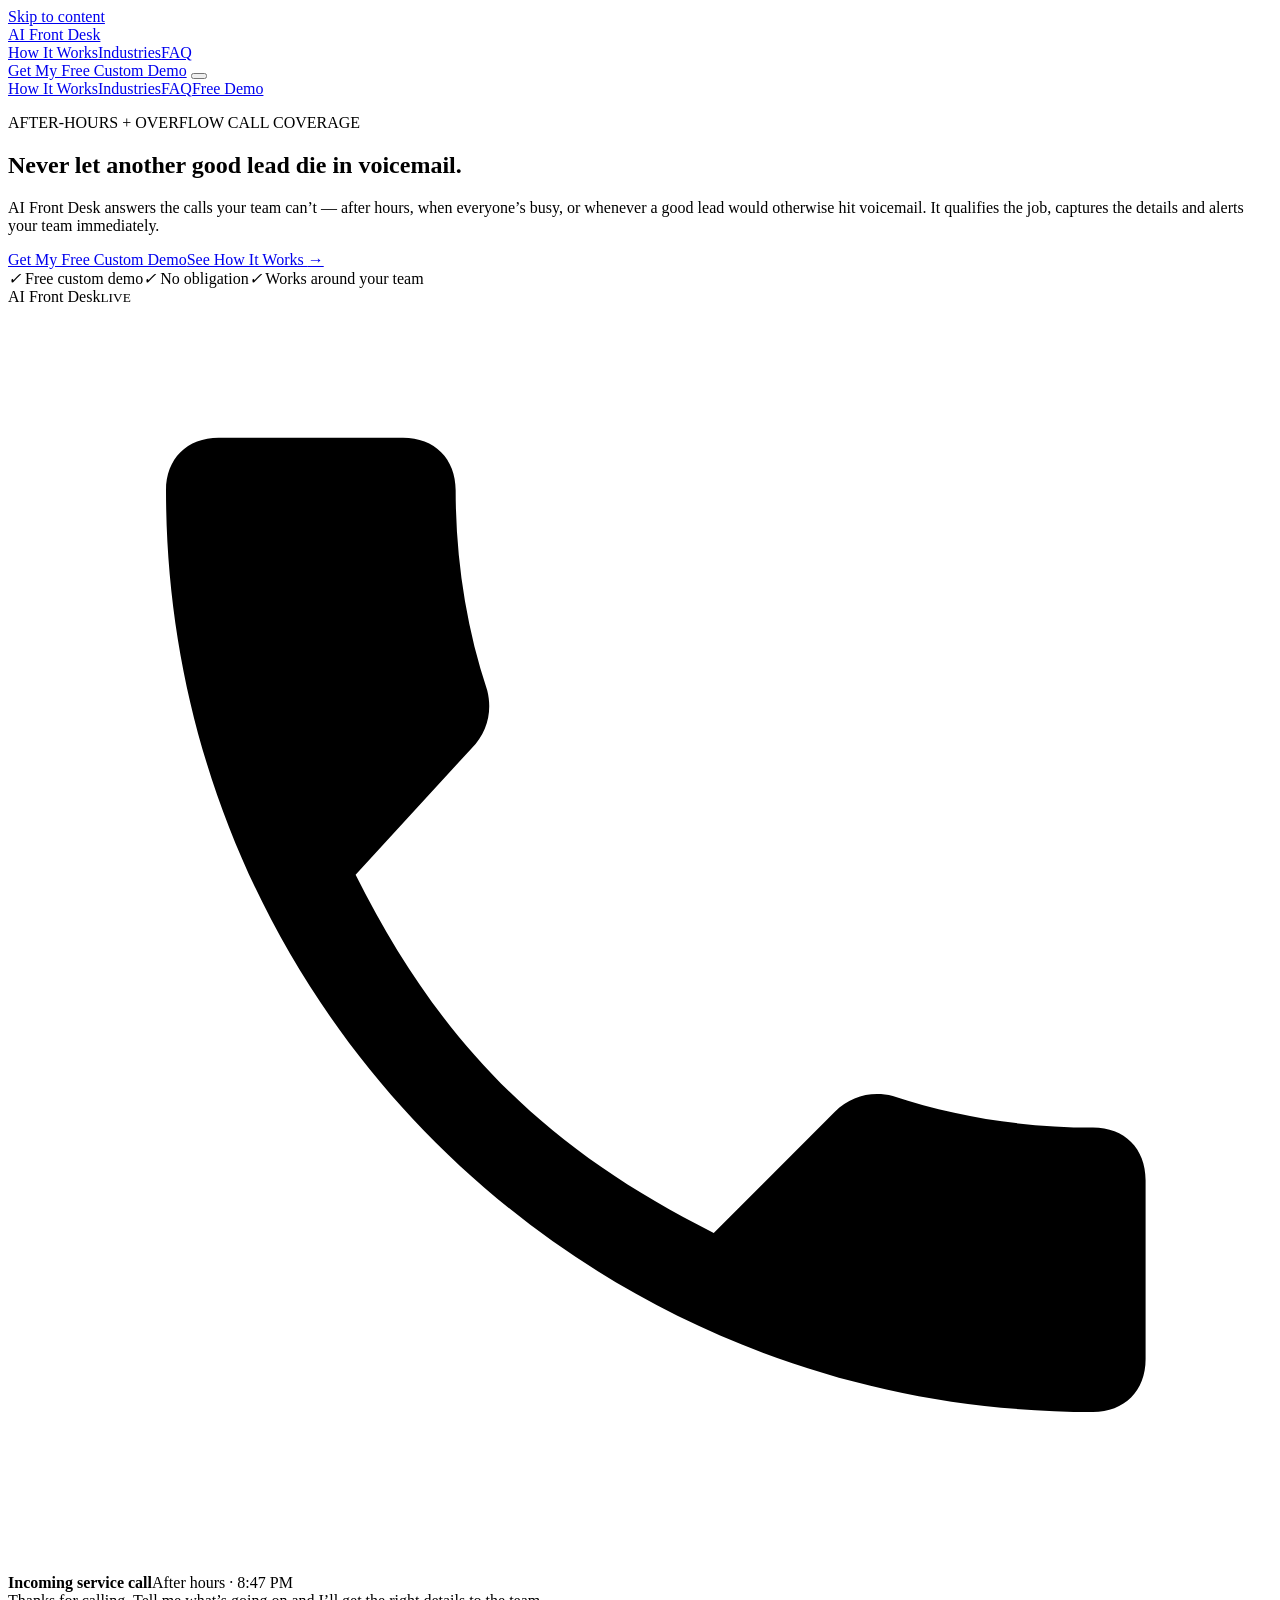
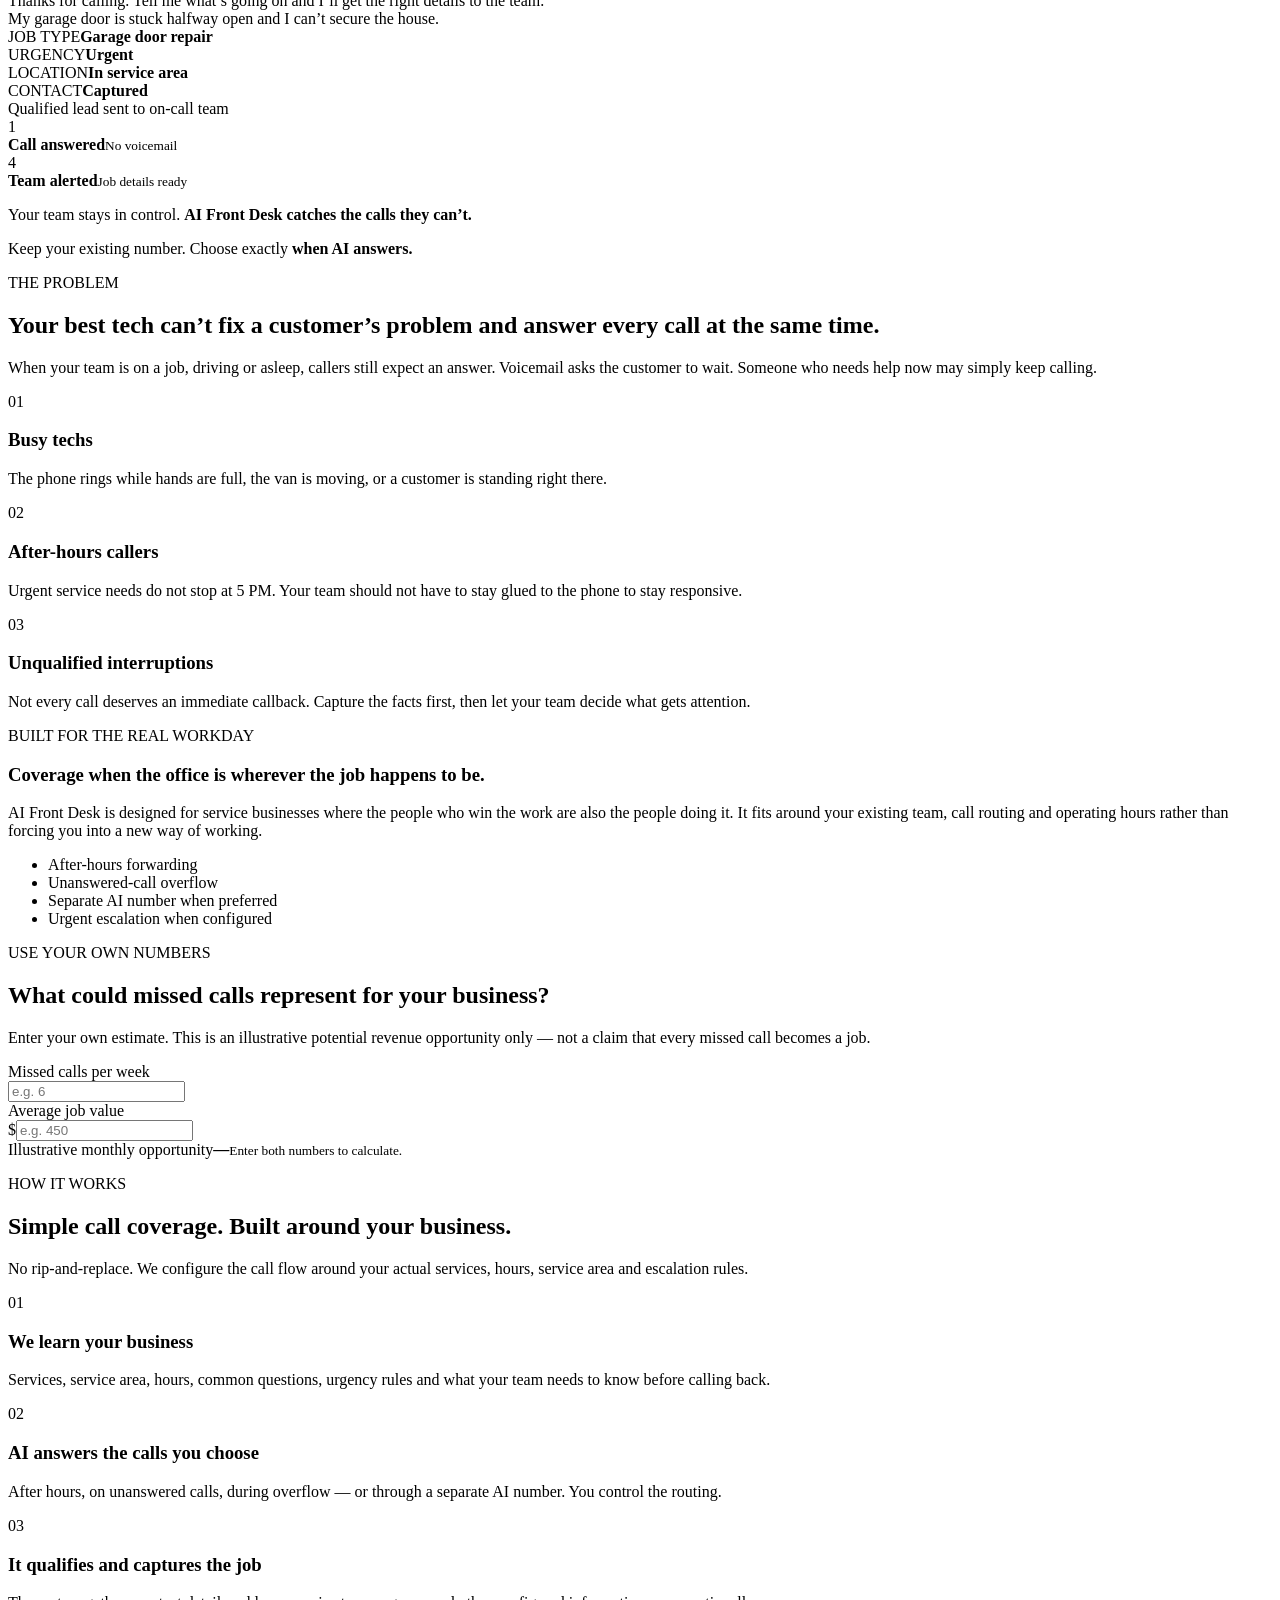
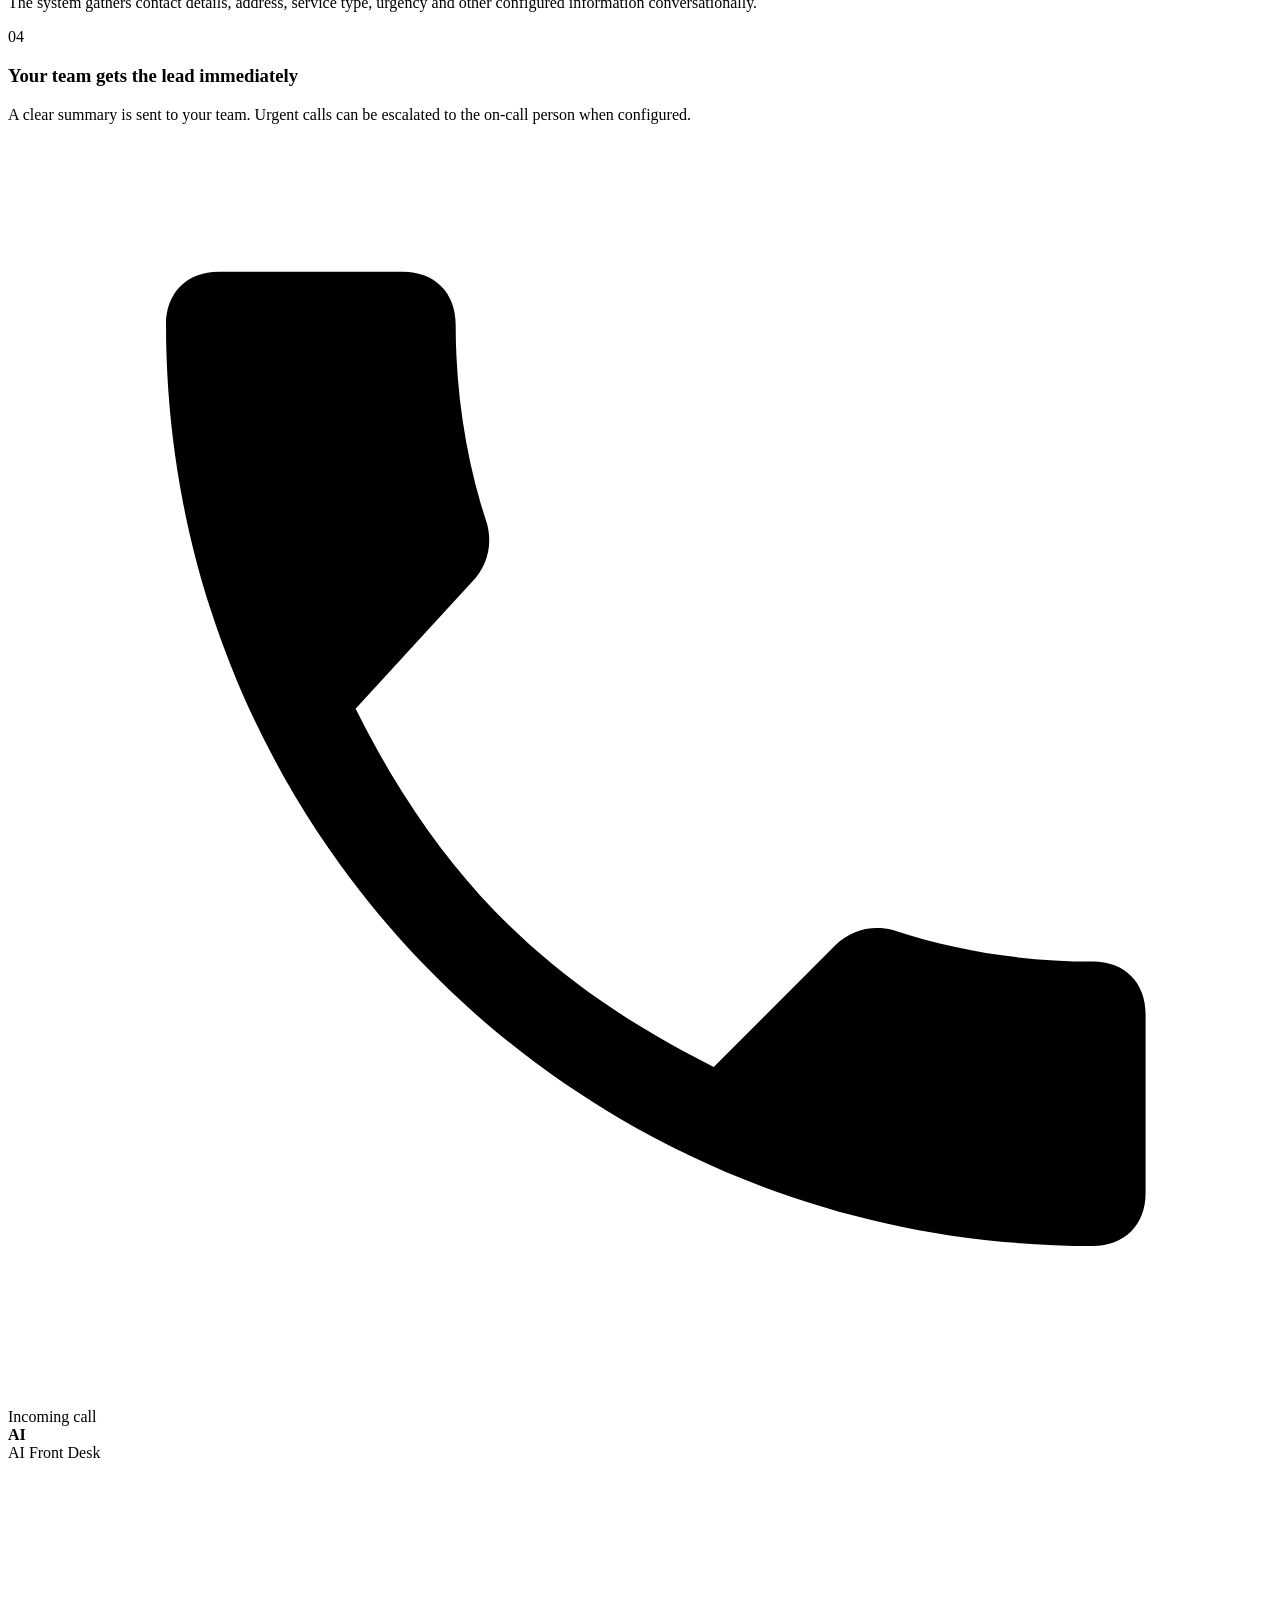
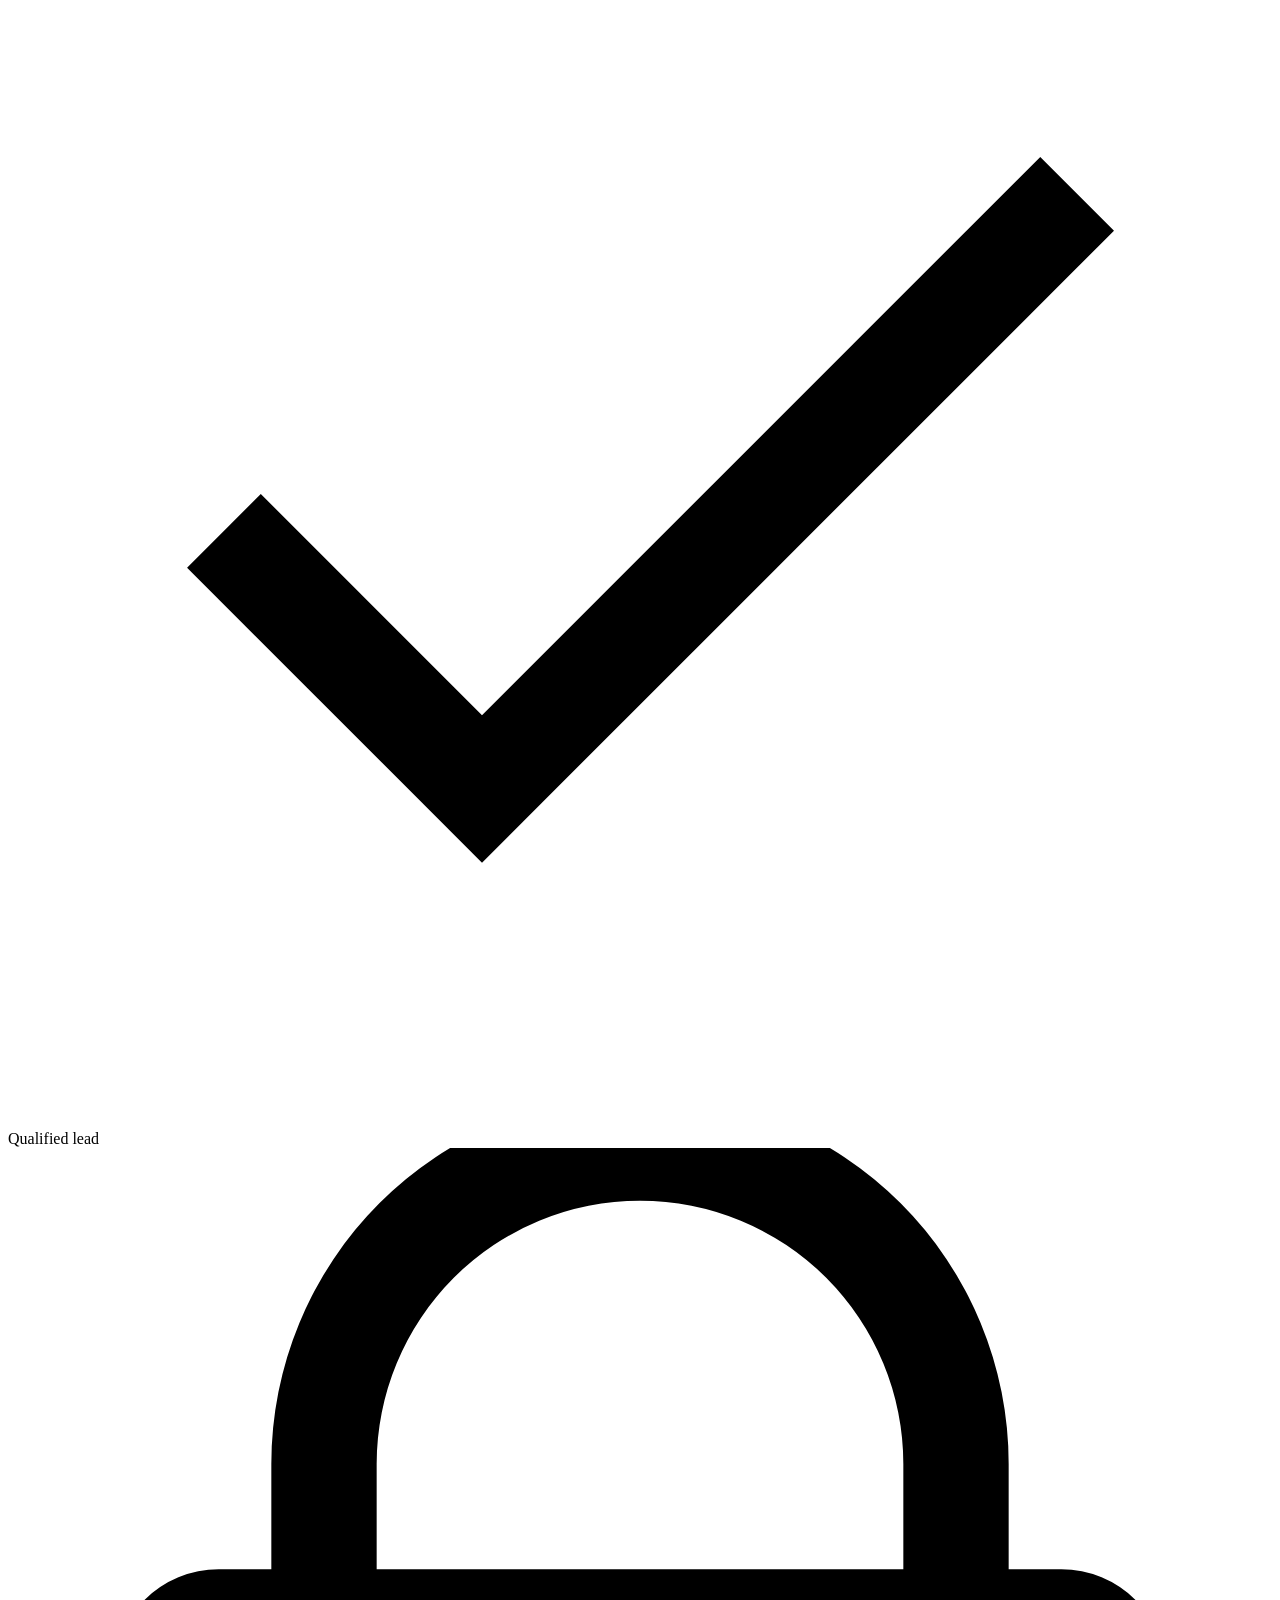
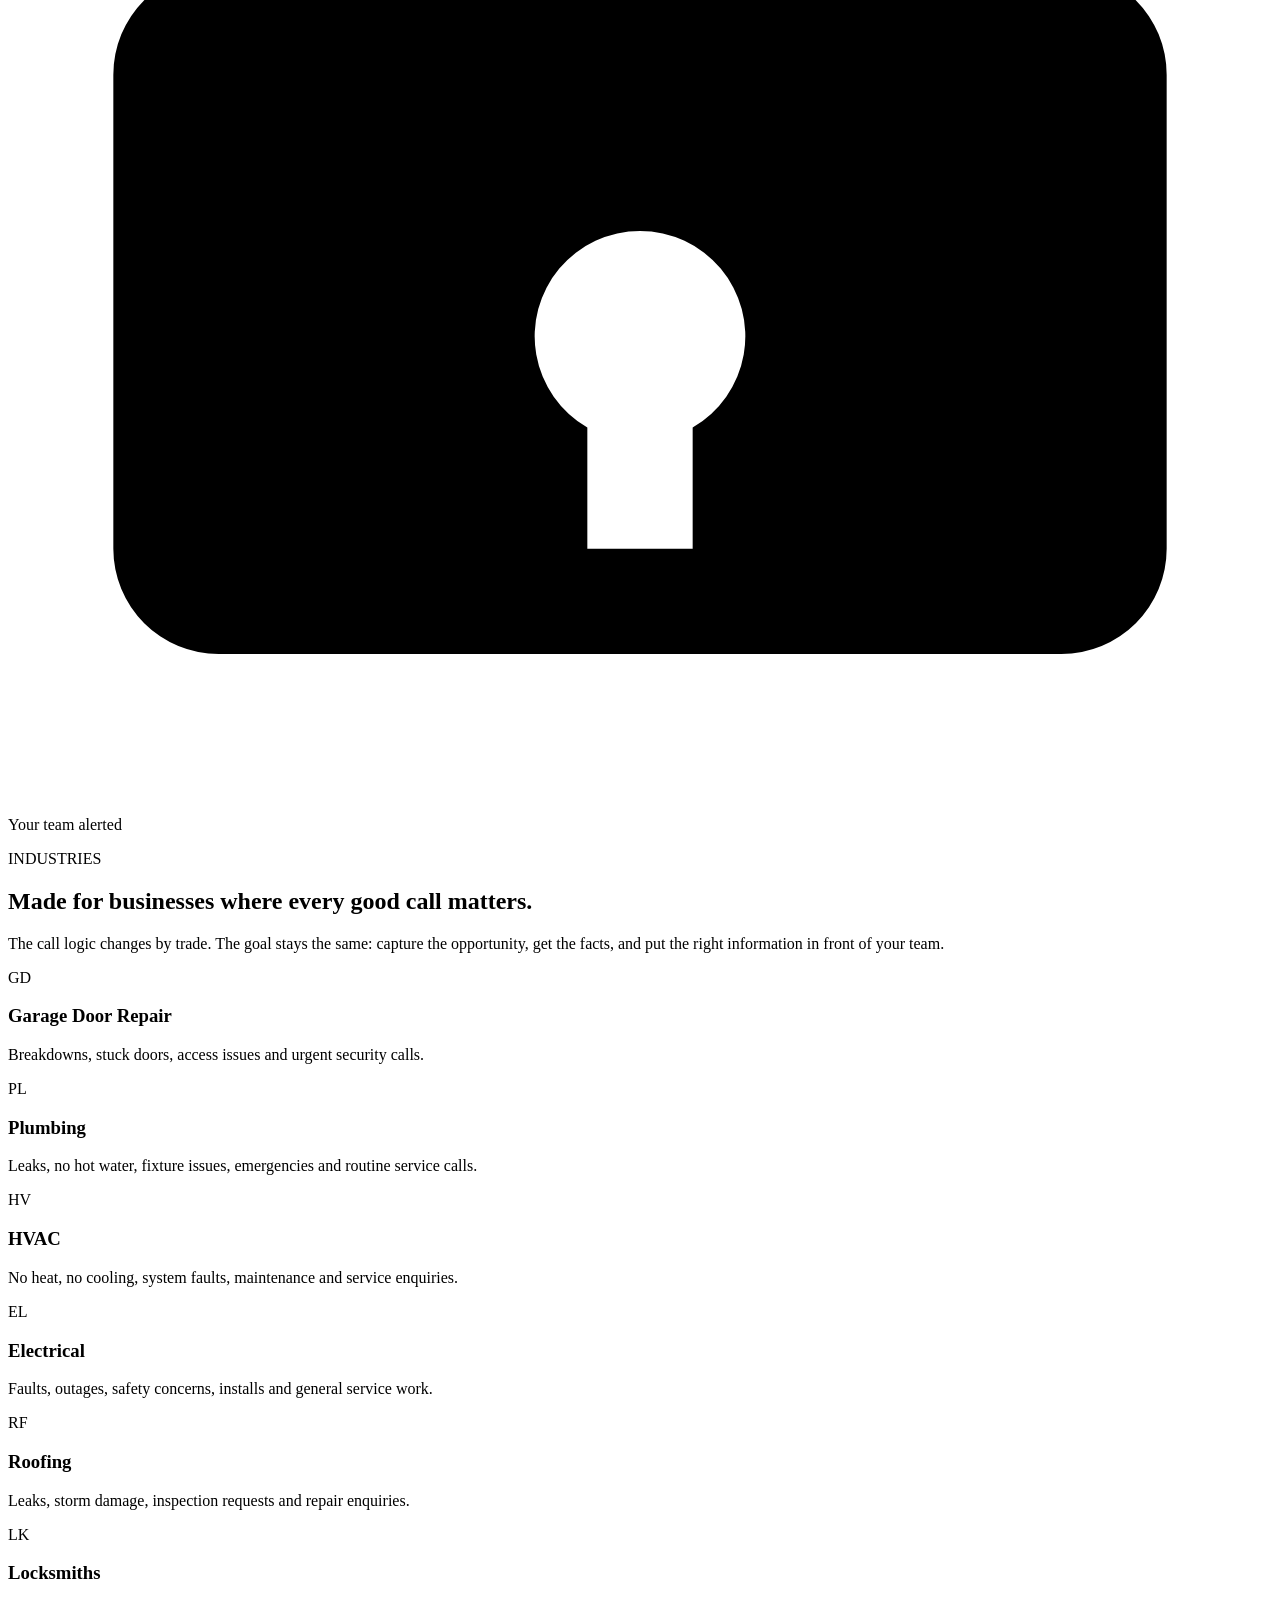
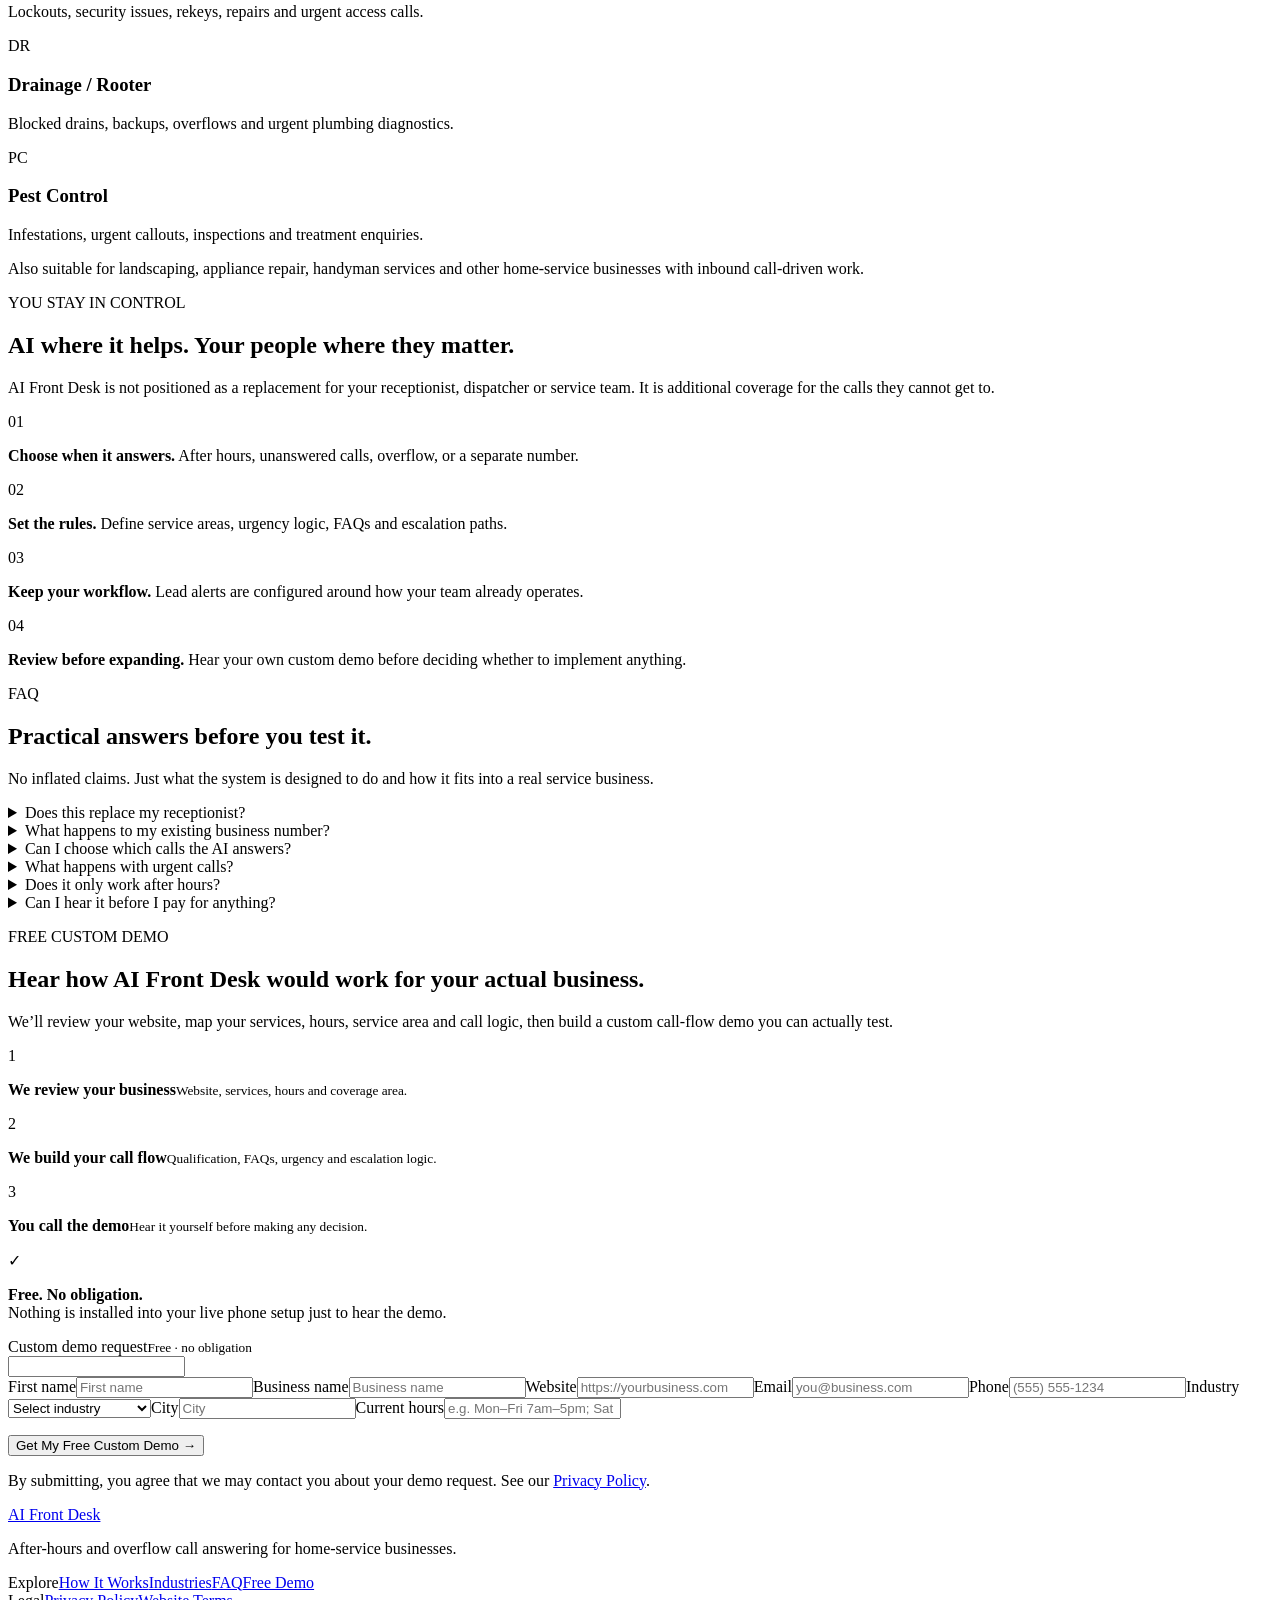
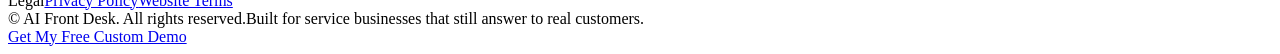
==== ai-front-desk/index.html @ 0d1afe45 "Add AI Front Desk landing page" ====
<!doctype html>
<html lang="en">
<head>
  <meta charset="utf-8">
  <meta name="viewport" content="width=device-width, initial-scale=1">
  <title>AI Front Desk | After-Hours & Overflow Call Answering for Home Services</title>
  <meta name="description" content="AI Front Desk answers the calls your team can't, qualifies the job, captures the lead, and alerts your team. Built for garage door, plumbing, HVAC, electrical, roofing, locksmith, rooter, pest control, and other home-service businesses.">
  <meta name="robots" content="index,follow,max-image-preview:large">
  <meta name="theme-color" content="#0a0a0b">
  <meta property="og:type" content="website">
  <meta property="og:title" content="Never let another good lead die in voicemail.">
  <meta property="og:description" content="After-hours and overflow AI phone answering built around your existing home-service business.">
  <meta property="og:image" content="assets/og-card.svg">
  <meta name="twitter:card" content="summary_large_image">
  <link rel="icon" href="assets/favicon.svg" type="image/svg+xml">
  <link rel="stylesheet" href="styles.css">
  <script type="application/ld+json">
  {
    "@context": "https://schema.org",
    "@type": "Organization",
    "name": "AI Front Desk",
    "description": "AI phone answering and lead capture for home-service businesses, focused on after-hours and overflow calls.",
    "makesOffer": {
      "@type": "Offer",
      "name": "Free Custom Demo",
      "price": "0",
      "priceCurrency": "USD",
      "description": "A no-obligation custom call-flow demo built around the prospect's actual business, services, hours, service area, and call logic."
    }
  }
  </script>
</head>
<body>
  <a class="skip-link" href="#main">Skip to content</a>
  <header class="site-header" id="top">
    <div class="container header-inner">
      <a class="brand" href="#top" aria-label="AI Front Desk home" data-track="logo_click"><span class="brand-mark" aria-hidden="true"><span></span></span><span class="brand-text">AI Front Desk</span></a>
      <nav class="desktop-nav" aria-label="Primary navigation"><a href="#how-it-works" data-track="nav_how">How It Works</a><a href="#industries" data-track="nav_industries">Industries</a><a href="#faq" data-track="nav_faq">FAQ</a></nav>
      <a class="button button-sm" href="#demo" data-track="header_demo_cta">Get My Free Custom Demo</a>
      <button class="menu-toggle" type="button" aria-label="Open menu" aria-expanded="false" aria-controls="mobile-menu"><span></span><span></span></button>
    </div>
    <nav class="mobile-menu" id="mobile-menu" aria-label="Mobile navigation"><a href="#how-it-works">How It Works</a><a href="#industries">Industries</a><a href="#faq">FAQ</a><a href="#demo">Free Demo</a></nav>
  </header>
  <main id="main">
    <section class="hero section-dark">
      <div class="hero-grid container">
        <div class="hero-copy reveal">
          <p class="eyebrow eyebrow-dark"><span></span> AFTER-HOURS + OVERFLOW CALL COVERAGE</p>
          <h1>Never let another good lead die in voicemail.</h1>
          <p class="hero-subhead">AI Front Desk answers the calls your team can’t — after hours, when everyone’s busy, or whenever a good lead would otherwise hit voicemail. It qualifies the job, captures the details and alerts your team immediately.</p>
          <div class="hero-actions"><a class="button button-lg" href="#demo" data-track="hero_demo_cta">Get My Free Custom Demo</a><a class="text-link text-link-light" href="#how-it-works" data-track="hero_how_cta">See How It Works <span aria-hidden="true">→</span></a></div>
          <div class="hero-proof" aria-label="Key assurances"><span><i aria-hidden="true">✓</i> Free custom demo</span><span><i aria-hidden="true">✓</i> No obligation</span><span><i aria-hidden="true">✓</i> Works around your team</span></div>
        </div>
        <div class="hero-visual reveal reveal-delay" aria-label="Illustration of an inbound call being qualified and sent to the service team">
          <div class="signal signal-one"></div><div class="signal signal-two"></div>
          <div class="phone-card">
            <div class="phone-topline"><span class="status-dot"></span><span>AI Front Desk</span><small>LIVE</small></div>
            <div class="caller-row"><div class="caller-icon" aria-hidden="true"><svg viewBox="0 0 24 24"><path d="M6.6 10.8c1.6 3.2 3.6 5.2 6.8 6.8l2.3-2.3c.3-.3.7-.4 1.1-.3 1.2.4 2.5.6 3.8.6.6 0 1 .4 1 1V20c0 .6-.4 1-1 1C10.8 21 3 13.2 3 3.5c0-.6.4-1 1-1h3.5c.6 0 1 .4 1 1 0 1.3.2 2.6.6 3.8.1.4 0 .8-.3 1.1l-2.2 2.4z"/></svg></div><div><strong>Incoming service call</strong><span>After hours · 8:47 PM</span></div></div>
            <div class="conversation"><div class="bubble bubble-ai">Thanks for calling. Tell me what’s going on and I’ll get the right details to the team.</div><div class="bubble bubble-caller">My garage door is stuck halfway open and I can’t secure the house.</div></div>
            <div class="qualify-grid"><div><span>JOB TYPE</span><strong>Garage door repair</strong></div><div><span>URGENCY</span><strong class="urgent">Urgent</strong></div><div><span>LOCATION</span><strong>In service area</strong></div><div><span>CONTACT</span><strong>Captured</strong></div></div>
            <div class="alert-bar"><span class="pulse-dot"></span> Qualified lead sent to on-call team</div>
          </div>
          <div class="mini-card mini-card-left"><span>1</span><div><strong>Call answered</strong><small>No voicemail</small></div></div>
          <div class="mini-card mini-card-right"><span>4</span><div><strong>Team alerted</strong><small>Job details ready</small></div></div>
        </div>
      </div>
    </section>
    <section class="trust-strip" aria-label="Core positioning"><div class="container trust-strip-inner"><p>Your team stays in control. <strong>AI Front Desk catches the calls they can’t.</strong></p><div class="trust-divider"></div><p>Keep your existing number. Choose exactly <strong>when AI answers.</strong></p></div></section>
    <section class="section pain-section" id="pain"><div class="container">
      <div class="section-heading narrow reveal"><p class="eyebrow">THE PROBLEM</p><h2>Your best tech can’t fix a customer’s problem and answer every call at the same time.</h2><p>When your team is on a job, driving or asleep, callers still expect an answer. Voicemail asks the customer to wait. Someone who needs help now may simply keep calling.</p></div>
      <div class="pain-grid"><article class="pain-card reveal"><div class="pain-number">01</div><h3>Busy techs</h3><p>The phone rings while hands are full, the van is moving, or a customer is standing right there.</p></article><article class="pain-card reveal reveal-delay-sm"><div class="pain-number">02</div><h3>After-hours callers</h3><p>Urgent service needs do not stop at 5 PM. Your team should not have to stay glued to the phone to stay responsive.</p></article><article class="pain-card reveal reveal-delay-md"><div class="pain-number">03</div><h3>Unqualified interruptions</h3><p>Not every call deserves an immediate callback. Capture the facts first, then let your team decide what gets attention.</p></article></div>
      <div class="field-story reveal"><div class="field-photo" role="img" aria-label="A field-service technician working around tools and a service van"></div><div class="field-copy"><p class="eyebrow">BUILT FOR THE REAL WORKDAY</p><h3>Coverage when the office is wherever the job happens to be.</h3><p>AI Front Desk is designed for service businesses where the people who win the work are also the people doing it. It fits around your existing team, call routing and operating hours rather than forcing you into a new way of working.</p><ul class="check-list"><li>After-hours forwarding</li><li>Unanswered-call overflow</li><li>Separate AI number when preferred</li><li>Urgent escalation when configured</li></ul></div></div>
    </div></section>
    <section class="section calculator-section"><div class="container calculator-shell reveal"><div class="calculator-copy"><p class="eyebrow eyebrow-blue">USE YOUR OWN NUMBERS</p><h2>What could missed calls represent for your business?</h2><p>Enter your own estimate. This is an illustrative potential revenue opportunity only — not a claim that every missed call becomes a job.</p></div><div class="calculator" aria-label="Missed call opportunity calculator"><label for="missed-calls">Missed calls per week<div class="input-wrap"><input id="missed-calls" type="number" min="0" step="1" inputmode="numeric" placeholder="e.g. 6"></div></label><label for="avg-job-value">Average job value<div class="input-wrap money"><span>$</span><input id="avg-job-value" type="number" min="0" step="25" inputmode="decimal" placeholder="e.g. 450"></div></label><div class="calc-result"><span>Illustrative monthly opportunity</span><strong id="monthly-opportunity">—</strong><small id="calc-note">Enter both numbers to calculate.</small></div></div></div></section>
    <section class="section how-section" id="how-it-works"><div class="container"><div class="section-heading reveal"><p class="eyebrow">HOW IT WORKS</p><h2>Simple call coverage. Built around your business.</h2><p>No rip-and-replace. We configure the call flow around your actual services, hours, service area and escalation rules.</p></div><div class="steps-grid"><article class="step reveal"><div class="step-icon"><span>01</span></div><h3>We learn your business</h3><p>Services, service area, hours, common questions, urgency rules and what your team needs to know before calling back.</p></article><article class="step reveal reveal-delay-sm"><div class="step-icon"><span>02</span></div><h3>AI answers the calls you choose</h3><p>After hours, on unanswered calls, during overflow — or through a separate AI number. You control the routing.</p></article><article class="step reveal reveal-delay-md"><div class="step-icon"><span>03</span></div><h3>It qualifies and captures the job</h3><p>The system gathers contact details, address, service type, urgency and other configured information conversationally.</p></article><article class="step reveal reveal-delay-lg"><div class="step-icon"><span>04</span></div><h3>Your team gets the lead immediately</h3><p>A clear summary is sent to your team. Urgent calls can be escalated to the on-call person when configured.</p></article></div>
      <div class="flow-visual reveal" aria-label="Incoming call to qualified lead process"><div class="flow-node"><div class="flow-icon"><svg viewBox="0 0 24 24"><path d="M6.6 10.8c1.6 3.2 3.6 5.2 6.8 6.8l2.3-2.3c.3-.3.7-.4 1.1-.3 1.2.4 2.5.6 3.8.6.6 0 1 .4 1 1V20c0 .6-.4 1-1 1C10.8 21 3 13.2 3 3.5c0-.6.4-1 1-1h3.5c.6 0 1 .4 1 1 0 1.3.2 2.6.6 3.8.1.4 0 .8-.3 1.1l-2.2 2.4z"/></svg></div><span>Incoming call</span></div><div class="flow-line"><span></span></div><div class="flow-node flow-node-featured"><div class="flow-icon"><strong>AI</strong></div><span>AI Front Desk</span></div><div class="flow-line"><span></span></div><div class="flow-node"><div class="flow-icon"><svg viewBox="0 0 24 24"><path d="M9 16.2 4.8 12l-1.4 1.4L9 19 21 7l-1.4-1.4z"/></svg></div><span>Qualified lead</span></div><div class="flow-line"><span></span></div><div class="flow-node"><div class="flow-icon"><svg viewBox="0 0 24 24"><path d="M20 8h-1V6a7 7 0 0 0-14 0v2H4a2 2 0 0 0-2 2v9a2 2 0 0 0 2 2h16a2 2 0 0 0 2-2v-9a2 2 0 0 0-2-2zm-7 8.7V19h-2v-2.3a2 2 0 1 1 2 0zM17 8H7V6a5 5 0 0 1 10 0v2z"/></svg></div><span>Your team alerted</span></div></div>
    </div></section>
    <section class="section industries-section" id="industries"><div class="container"><div class="section-heading reveal"><p class="eyebrow">INDUSTRIES</p><h2>Made for businesses where every good call matters.</h2><p>The call logic changes by trade. The goal stays the same: capture the opportunity, get the facts, and put the right information in front of your team.</p></div><div class="industry-grid"><article class="industry-card reveal"><div class="industry-icon">GD</div><h3>Garage Door Repair</h3><p>Breakdowns, stuck doors, access issues and urgent security calls.</p></article><article class="industry-card reveal"><div class="industry-icon">PL</div><h3>Plumbing</h3><p>Leaks, no hot water, fixture issues, emergencies and routine service calls.</p></article><article class="industry-card reveal"><div class="industry-icon">HV</div><h3>HVAC</h3><p>No heat, no cooling, system faults, maintenance and service enquiries.</p></article><article class="industry-card reveal"><div class="industry-icon">EL</div><h3>Electrical</h3><p>Faults, outages, safety concerns, installs and general service work.</p></article><article class="industry-card reveal"><div class="industry-icon">RF</div><h3>Roofing</h3><p>Leaks, storm damage, inspection requests and repair enquiries.</p></article><article class="industry-card reveal"><div class="industry-icon">LK</div><h3>Locksmiths</h3><p>Lockouts, security issues, rekeys, repairs and urgent access calls.</p></article><article class="industry-card reveal"><div class="industry-icon">DR</div><h3>Drainage / Rooter</h3><p>Blocked drains, backups, overflows and urgent plumbing diagnostics.</p></article><article class="industry-card reveal"><div class="industry-icon">PC</div><h3>Pest Control</h3><p>Infestations, urgent callouts, inspections and treatment enquiries.</p></article></div><p class="industry-note reveal">Also suitable for landscaping, appliance repair, handyman services and other home-service businesses with inbound call-driven work.</p></div></section>
    <section class="section control-section section-dark"><div class="container control-grid"><div class="control-copy reveal"><p class="eyebrow eyebrow-dark">YOU STAY IN CONTROL</p><h2>AI where it helps. Your people where they matter.</h2><p>AI Front Desk is not positioned as a replacement for your receptionist, dispatcher or service team. It is additional coverage for the calls they cannot get to.</p></div><div class="control-list reveal reveal-delay"><div><span>01</span><p><strong>Choose when it answers.</strong> After hours, unanswered calls, overflow, or a separate number.</p></div><div><span>02</span><p><strong>Set the rules.</strong> Define service areas, urgency logic, FAQs and escalation paths.</p></div><div><span>03</span><p><strong>Keep your workflow.</strong> Lead alerts are configured around how your team already operates.</p></div><div><span>04</span><p><strong>Review before expanding.</strong> Hear your own custom demo before deciding whether to implement anything.</p></div></div></div></section>
    <section class="section faq-section" id="faq"><div class="container faq-grid"><div class="section-heading faq-heading reveal"><p class="eyebrow">FAQ</p><h2>Practical answers before you test it.</h2><p>No inflated claims. Just what the system is designed to do and how it fits into a real service business.</p></div><div class="accordion reveal"><details><summary>Does this replace my receptionist?<span></span></summary><p>No. AI Front Desk is designed to add coverage around your existing team. Your people stay in control; the AI catches calls they cannot answer.</p></details><details><summary>What happens to my existing business number?<span></span></summary><p>You can keep it. Calls can be forwarded after hours, on unanswered calls, during overflow, or you can use a separate AI number if that better suits your setup.</p></details><details><summary>Can I choose which calls the AI answers?<span></span></summary><p>Yes. Call handling is configured around your rules and chosen coverage windows rather than assuming the AI should answer everything.</p></details><details><summary>What happens with urgent calls?<span></span></summary><p>The call flow can identify configured urgency signals and escalate or transfer urgent jobs to an on-call person when that process has been set up.</p></details><details><summary>Does it only work after hours?<span></span></summary><p>No. After-hours coverage is one use case. It can also handle overflow or unanswered calls during the day when the office or field team is busy.</p></details><details><summary>Can I hear it before I pay for anything?<span></span></summary><p>Yes. The custom demo is free and carries no obligation. We build a sample call flow around your actual business so you can call it and judge the experience yourself.</p></details></div></div></section>
    <section class="section demo-section" id="demo"><div class="container demo-shell"><div class="demo-copy reveal"><p class="eyebrow eyebrow-blue">FREE CUSTOM DEMO</p><h2>Hear how AI Front Desk would work for your actual business.</h2><p>We’ll review your website, map your services, hours, service area and call logic, then build a custom call-flow demo you can actually test.</p><div class="demo-process"><div><span>1</span><p><strong>We review your business</strong><small>Website, services, hours and coverage area.</small></p></div><div><span>2</span><p><strong>We build your call flow</strong><small>Qualification, FAQs, urgency and escalation logic.</small></p></div><div><span>3</span><p><strong>You call the demo</strong><small>Hear it yourself before making any decision.</small></p></div></div><div class="no-obligation"><span>✓</span><p><strong>Free. No obligation.</strong><br>Nothing is installed into your live phone setup just to hear the demo.</p></div></div>
      <div class="form-card reveal reveal-delay"><div class="form-card-head"><span>Custom demo request</span><small>Free · no obligation</small></div><form id="demo-form" action="https://formsubmit.co/austen@outlineprojects.nz" method="POST" novalidate><input type="hidden" name="_subject" value="New AI Front Desk Custom Demo Request"><input type="hidden" name="_template" value="table"><input type="hidden" name="_autoresponse" value="Thanks for requesting an AI Front Desk custom demo. We’ve received your details and will review your business, services, hours and service area to build a call-flow demo around how you actually operate. There’s no obligation. We’ll follow up with the next step once your demo is ready."><input type="hidden" name="_next" id="form-next" value=""><input type="hidden" name="_url" id="form-url" value=""><input type="text" class="honeypot" name="_honey" tabindex="-1" autocomplete="off" aria-hidden="true"><div class="form-grid"><label>First name<input type="text" name="First name" autocomplete="given-name" required placeholder="First name"></label><label>Business name<input type="text" name="Business name" autocomplete="organization" required placeholder="Business name"></label><label class="span-2">Website<input type="url" name="Website" inputmode="url" autocomplete="url" required placeholder="https://yourbusiness.com"></label><label>Email<input type="email" name="email" autocomplete="email" required placeholder="you@business.com"></label><label>Phone<input type="tel" name="Phone" autocomplete="tel" required placeholder="(555) 555-1234"></label><label>Industry<select name="Industry" required><option value="" selected disabled>Select industry</option><option>Garage Door Repair</option><option>Plumbing</option><option>HVAC</option><option>Electrical</option><option>Roofing</option><option>Locksmith</option><option>Drainage / Rooter</option><option>Pest Control</option><option>Landscaping</option><option>Appliance Repair</option><option>Handyman</option><option>Other Home Service</option></select></label><label>City<input type="text" name="City" autocomplete="address-level2" required placeholder="City"></label><label class="span-2">Current hours<input type="text" name="Current hours" required placeholder="e.g. Mon–Fri 7am–5pm; Sat 8am–12pm"></label></div><p class="form-error" id="form-error" role="alert" aria-live="polite"></p><button class="button button-lg button-full" type="submit" data-track="form_submit">Get My Free Custom Demo <span aria-hidden="true">→</span></button><p class="form-privacy">By submitting, you agree that we may contact you about your demo request. See our <a href="privacy.html">Privacy Policy</a>.</p></form></div>
    </div></section>
  </main>
  <footer class="site-footer section-dark"><div class="container footer-top"><div class="footer-brand"><a class="brand brand-footer" href="#top"><span class="brand-mark" aria-hidden="true"><span></span></span><span class="brand-text">AI Front Desk</span></a><p>After-hours and overflow call answering for home-service businesses.</p></div><div class="footer-links"><div><span>Explore</span><a href="#how-it-works">How It Works</a><a href="#industries">Industries</a><a href="#faq">FAQ</a><a href="#demo">Free Demo</a></div><div><span>Legal</span><a href="privacy.html">Privacy Policy</a><a href="terms.html">Website Terms</a></div></div></div><div class="container footer-bottom"><span>© <span id="year"></span> AI Front Desk. All rights reserved.</span><span>Built for service businesses that still answer to real customers.</span></div></footer>
  <a class="mobile-sticky-cta" href="#demo" data-track="mobile_sticky_demo">Get My Free Custom Demo</a>
  <script src="app.js" defer></script>
</body>
</html>
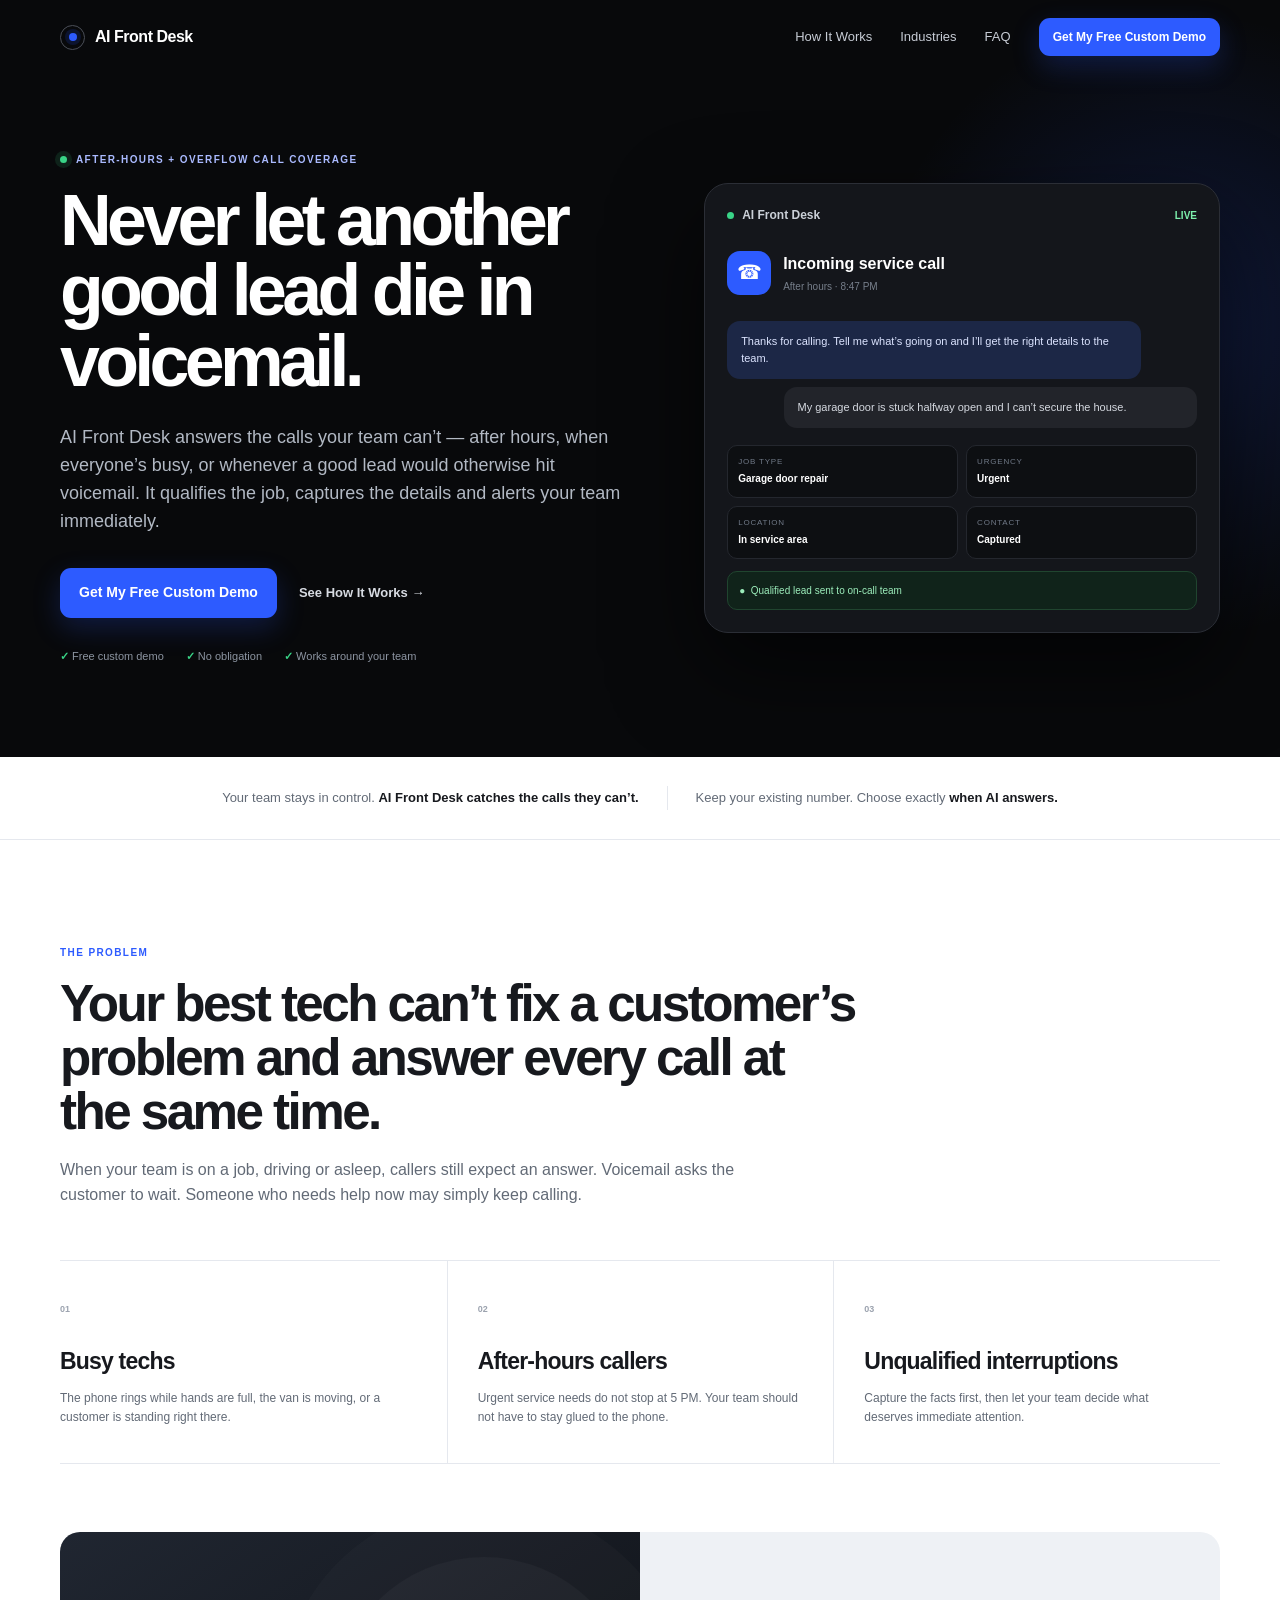
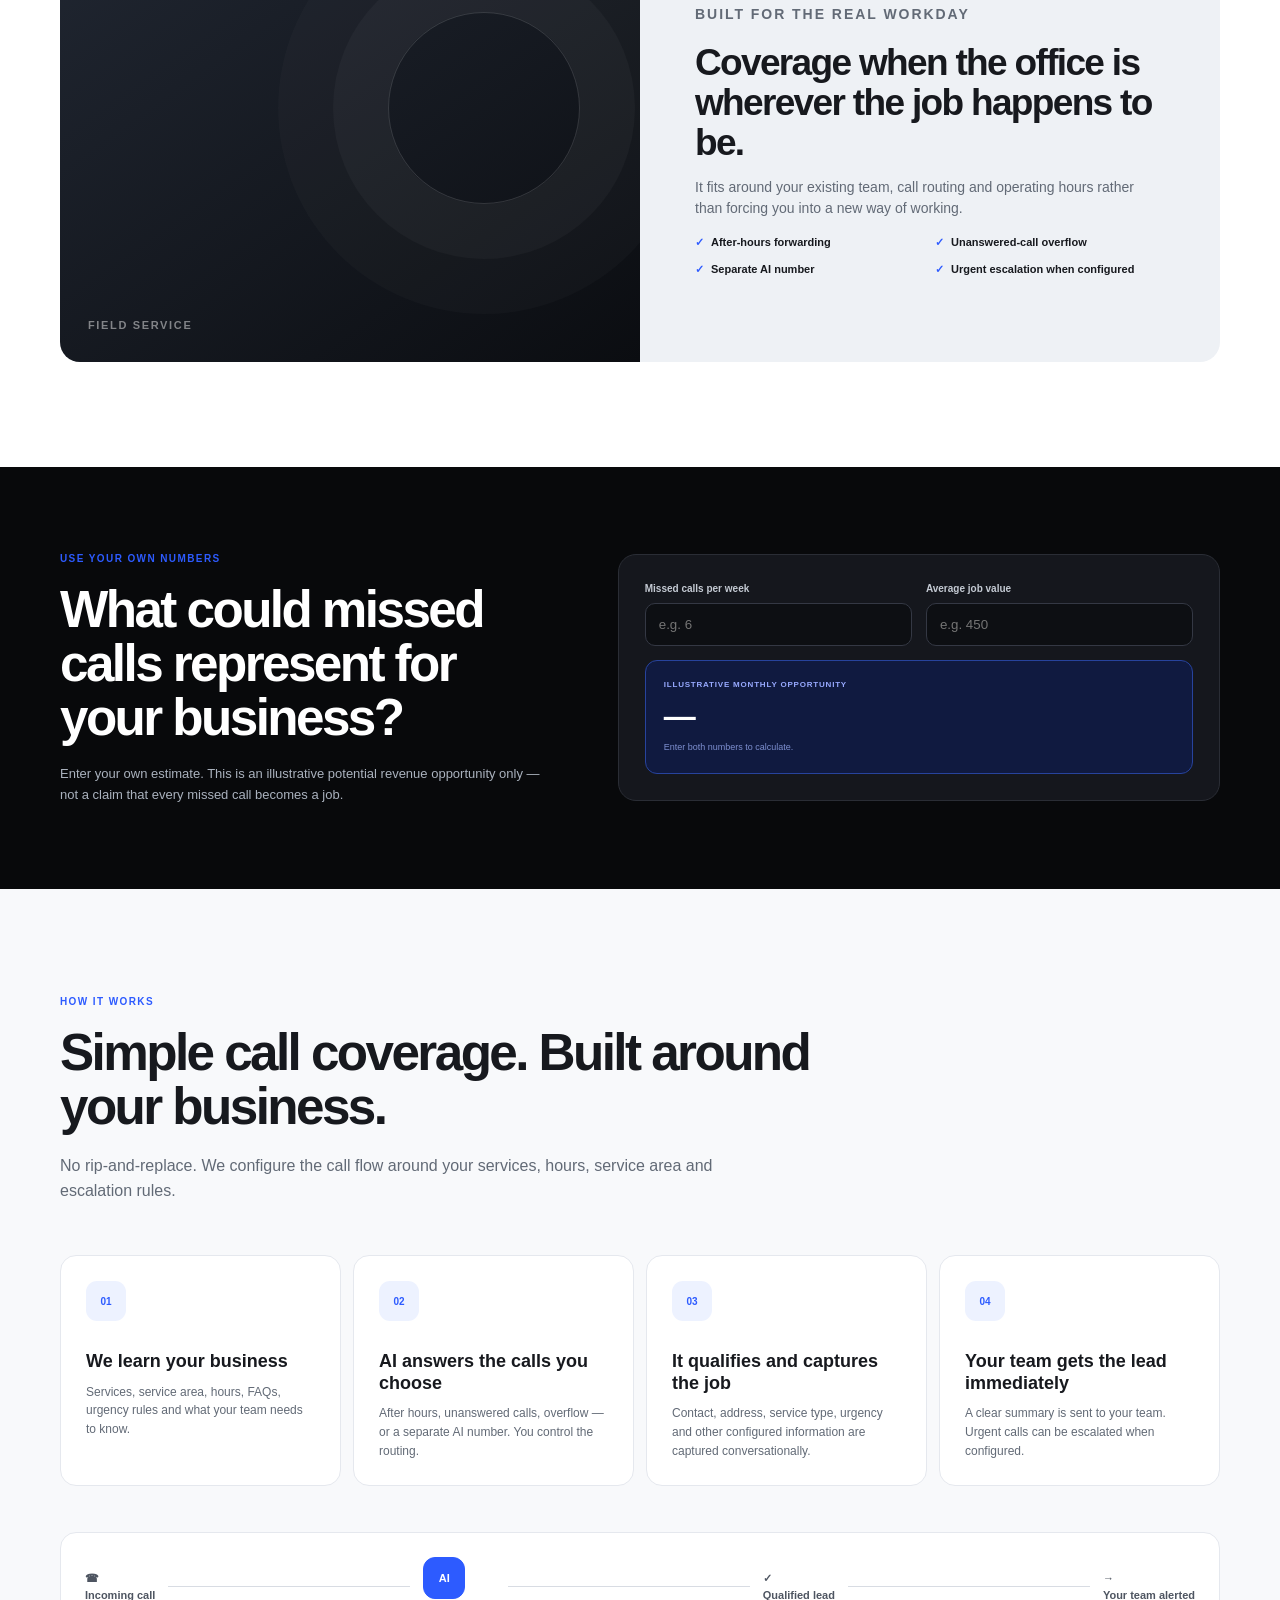
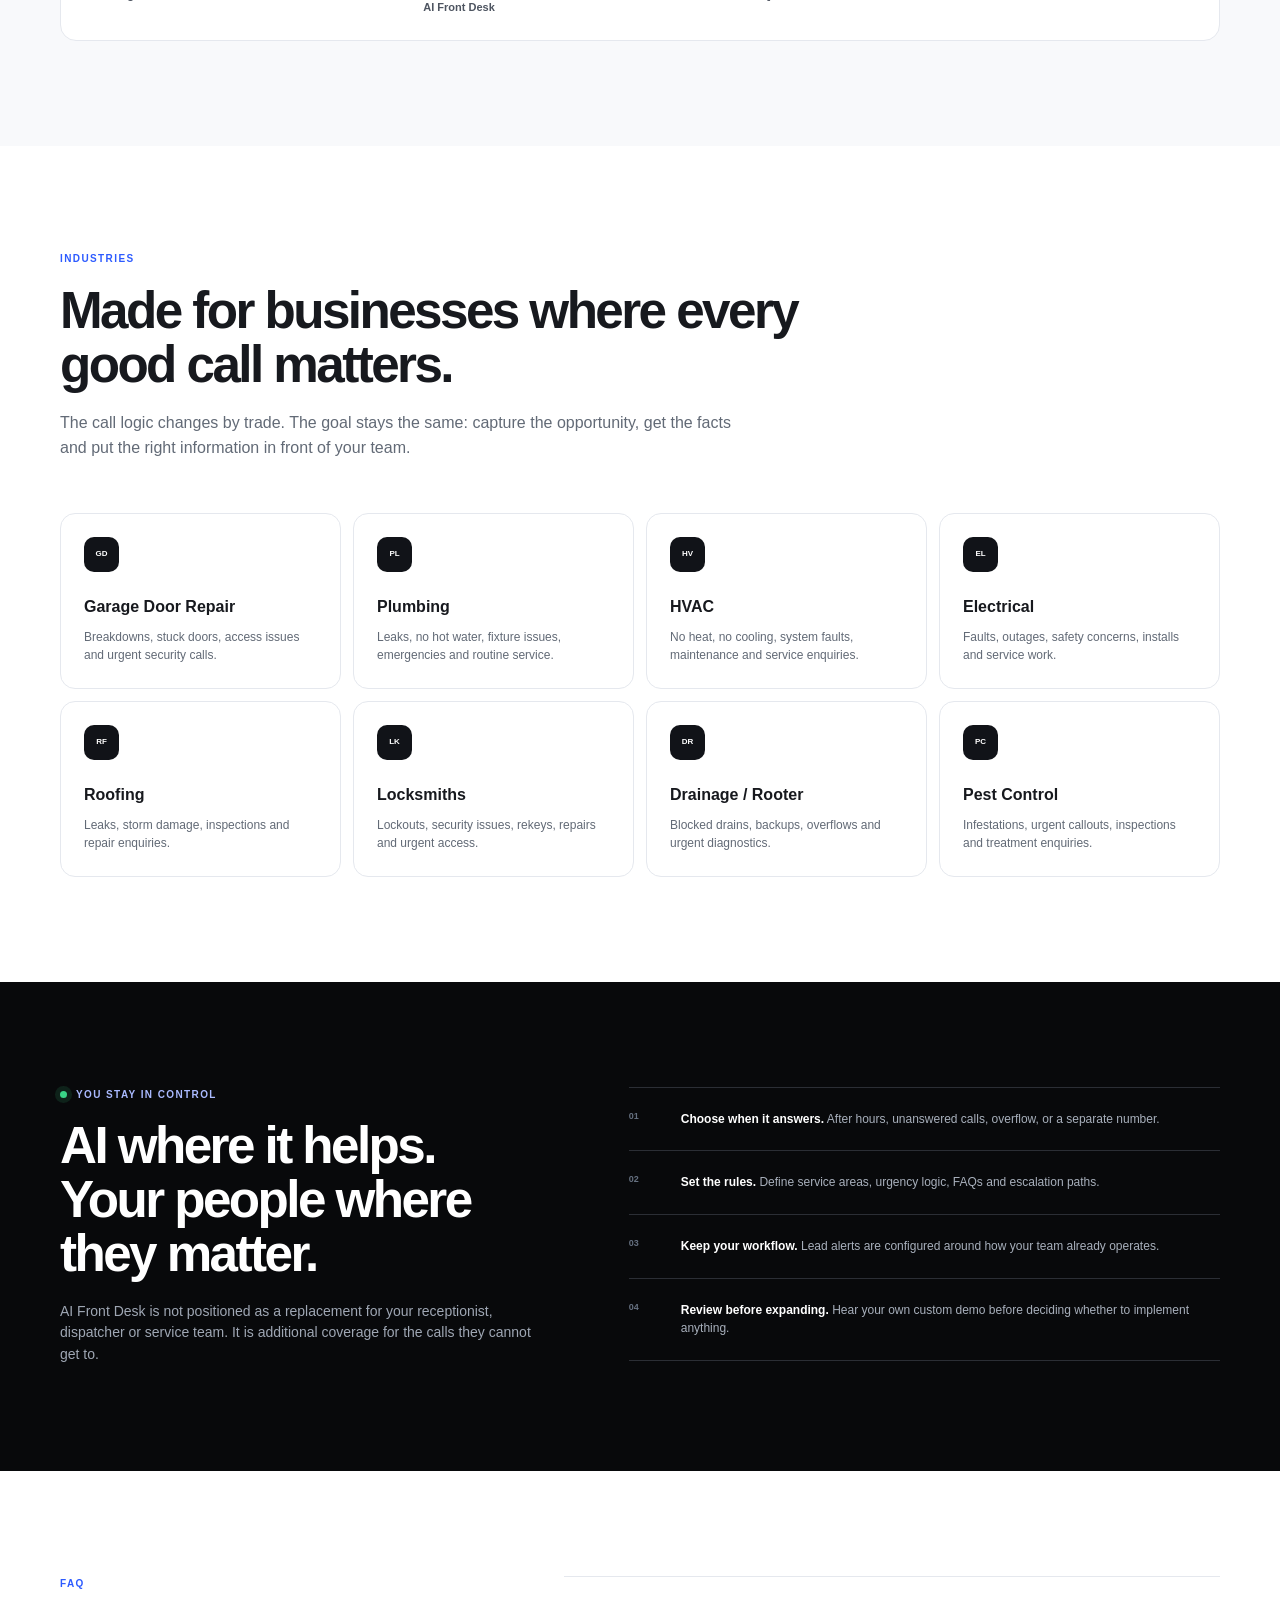
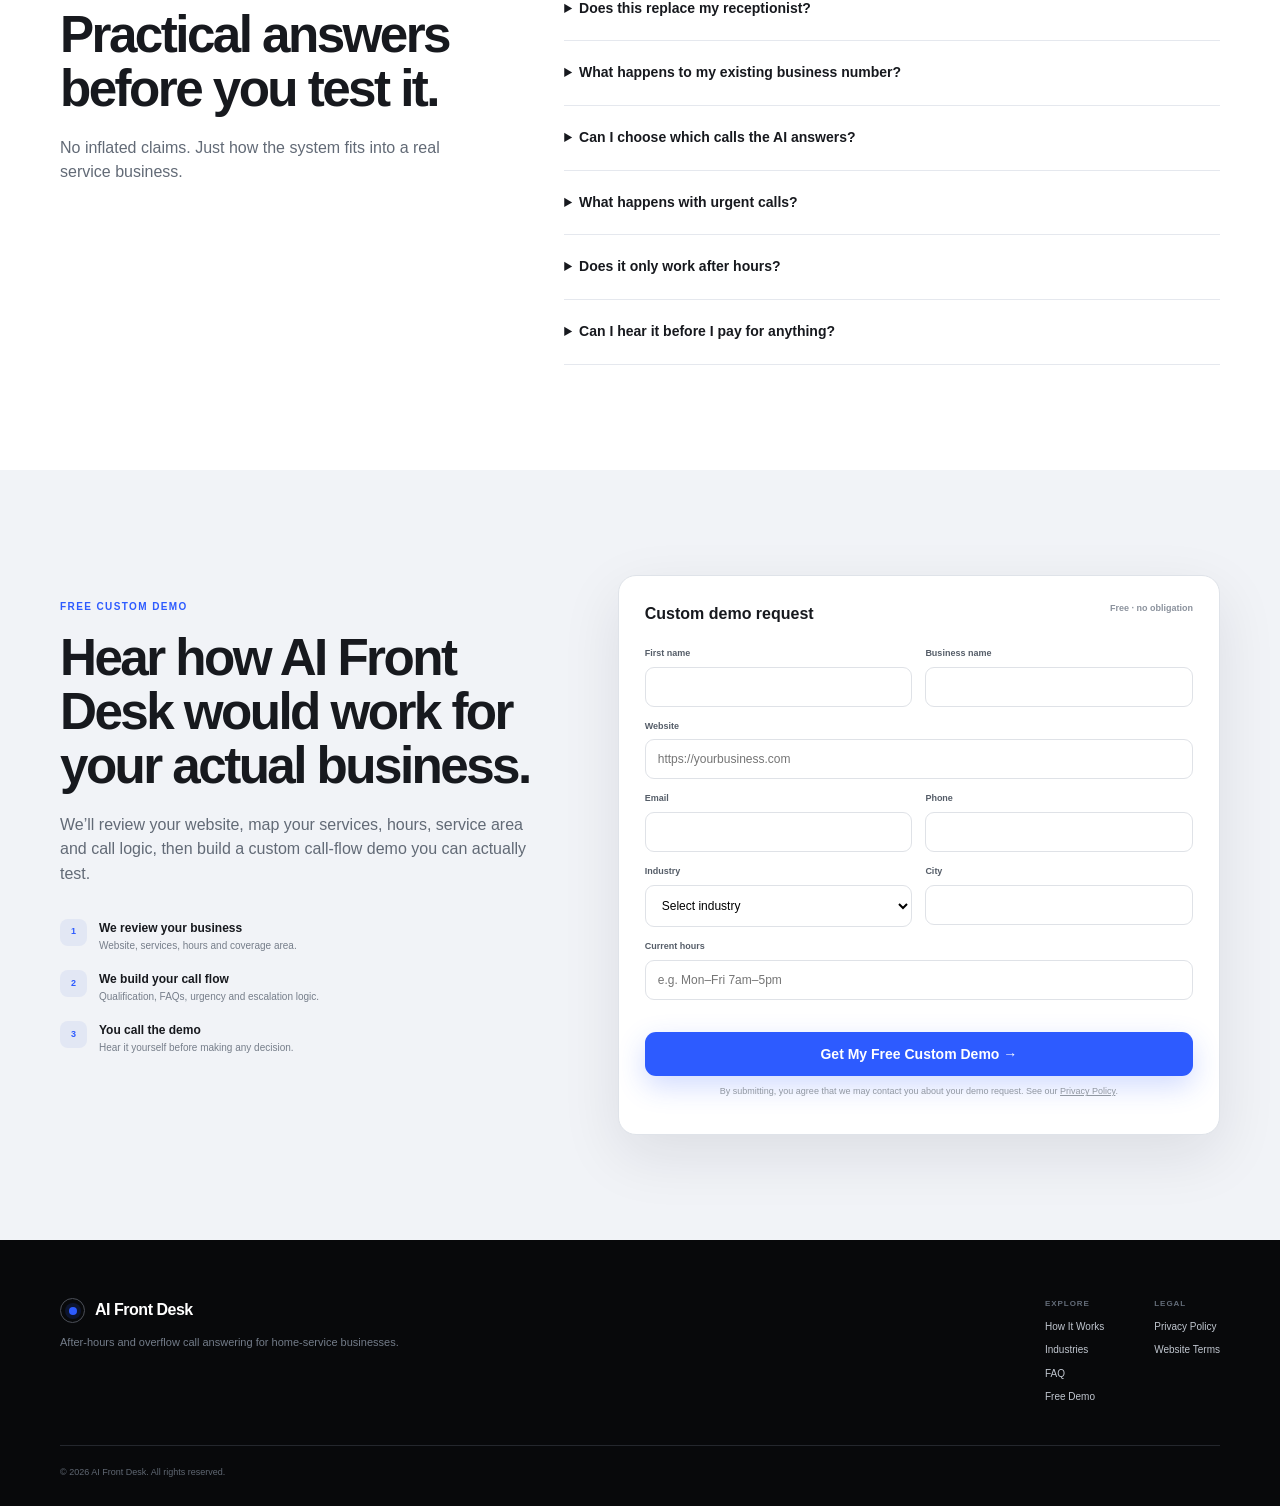
==== commit 3a850424: "Publish AI Front Desk website" ====
--- a/ai-front-desk/index.html
+++ b/ai-front-desk/index.html
@@ -1,89 +1,6 @@
 <!doctype html>
-<html lang="en">
-<head>
-  <meta charset="utf-8">
-  <meta name="viewport" content="width=device-width, initial-scale=1">
-  <title>AI Front Desk | After-Hours & Overflow Call Answering for Home Services</title>
-  <meta name="description" content="AI Front Desk answers the calls your team can't, qualifies the job, captures the lead, and alerts your team. Built for garage door, plumbing, HVAC, electrical, roofing, locksmith, rooter, pest control, and other home-service businesses.">
-  <meta name="robots" content="index,follow,max-image-preview:large">
-  <meta name="theme-color" content="#0a0a0b">
-  <meta property="og:type" content="website">
-  <meta property="og:title" content="Never let another good lead die in voicemail.">
-  <meta property="og:description" content="After-hours and overflow AI phone answering built around your existing home-service business.">
-  <meta property="og:image" content="assets/og-card.svg">
-  <meta name="twitter:card" content="summary_large_image">
-  <link rel="icon" href="assets/favicon.svg" type="image/svg+xml">
-  <link rel="stylesheet" href="styles.css">
-  <script type="application/ld+json">
-  {
-    "@context": "https://schema.org",
-    "@type": "Organization",
-    "name": "AI Front Desk",
-    "description": "AI phone answering and lead capture for home-service businesses, focused on after-hours and overflow calls.",
-    "makesOffer": {
-      "@type": "Offer",
-      "name": "Free Custom Demo",
-      "price": "0",
-      "priceCurrency": "USD",
-      "description": "A no-obligation custom call-flow demo built around the prospect's actual business, services, hours, service area, and call logic."
-    }
-  }
-  </script>
-</head>
-<body>
-  <a class="skip-link" href="#main">Skip to content</a>
-  <header class="site-header" id="top">
-    <div class="container header-inner">
-      <a class="brand" href="#top" aria-label="AI Front Desk home" data-track="logo_click"><span class="brand-mark" aria-hidden="true"><span></span></span><span class="brand-text">AI Front Desk</span></a>
-      <nav class="desktop-nav" aria-label="Primary navigation"><a href="#how-it-works" data-track="nav_how">How It Works</a><a href="#industries" data-track="nav_industries">Industries</a><a href="#faq" data-track="nav_faq">FAQ</a></nav>
-      <a class="button button-sm" href="#demo" data-track="header_demo_cta">Get My Free Custom Demo</a>
-      <button class="menu-toggle" type="button" aria-label="Open menu" aria-expanded="false" aria-controls="mobile-menu"><span></span><span></span></button>
-    </div>
-    <nav class="mobile-menu" id="mobile-menu" aria-label="Mobile navigation"><a href="#how-it-works">How It Works</a><a href="#industries">Industries</a><a href="#faq">FAQ</a><a href="#demo">Free Demo</a></nav>
-  </header>
-  <main id="main">
-    <section class="hero section-dark">
-      <div class="hero-grid container">
-        <div class="hero-copy reveal">
-          <p class="eyebrow eyebrow-dark"><span></span> AFTER-HOURS + OVERFLOW CALL COVERAGE</p>
-          <h1>Never let another good lead die in voicemail.</h1>
-          <p class="hero-subhead">AI Front Desk answers the calls your team can’t — after hours, when everyone’s busy, or whenever a good lead would otherwise hit voicemail. It qualifies the job, captures the details and alerts your team immediately.</p>
-          <div class="hero-actions"><a class="button button-lg" href="#demo" data-track="hero_demo_cta">Get My Free Custom Demo</a><a class="text-link text-link-light" href="#how-it-works" data-track="hero_how_cta">See How It Works <span aria-hidden="true">→</span></a></div>
-          <div class="hero-proof" aria-label="Key assurances"><span><i aria-hidden="true">✓</i> Free custom demo</span><span><i aria-hidden="true">✓</i> No obligation</span><span><i aria-hidden="true">✓</i> Works around your team</span></div>
-        </div>
-        <div class="hero-visual reveal reveal-delay" aria-label="Illustration of an inbound call being qualified and sent to the service team">
-          <div class="signal signal-one"></div><div class="signal signal-two"></div>
-          <div class="phone-card">
-            <div class="phone-topline"><span class="status-dot"></span><span>AI Front Desk</span><small>LIVE</small></div>
-            <div class="caller-row"><div class="caller-icon" aria-hidden="true"><svg viewBox="0 0 24 24"><path d="M6.6 10.8c1.6 3.2 3.6 5.2 6.8 6.8l2.3-2.3c.3-.3.7-.4 1.1-.3 1.2.4 2.5.6 3.8.6.6 0 1 .4 1 1V20c0 .6-.4 1-1 1C10.8 21 3 13.2 3 3.5c0-.6.4-1 1-1h3.5c.6 0 1 .4 1 1 0 1.3.2 2.6.6 3.8.1.4 0 .8-.3 1.1l-2.2 2.4z"/></svg></div><div><strong>Incoming service call</strong><span>After hours · 8:47 PM</span></div></div>
-            <div class="conversation"><div class="bubble bubble-ai">Thanks for calling. Tell me what’s going on and I’ll get the right details to the team.</div><div class="bubble bubble-caller">My garage door is stuck halfway open and I can’t secure the house.</div></div>
-            <div class="qualify-grid"><div><span>JOB TYPE</span><strong>Garage door repair</strong></div><div><span>URGENCY</span><strong class="urgent">Urgent</strong></div><div><span>LOCATION</span><strong>In service area</strong></div><div><span>CONTACT</span><strong>Captured</strong></div></div>
-            <div class="alert-bar"><span class="pulse-dot"></span> Qualified lead sent to on-call team</div>
-          </div>
-          <div class="mini-card mini-card-left"><span>1</span><div><strong>Call answered</strong><small>No voicemail</small></div></div>
-          <div class="mini-card mini-card-right"><span>4</span><div><strong>Team alerted</strong><small>Job details ready</small></div></div>
-        </div>
-      </div>
-    </section>
-    <section class="trust-strip" aria-label="Core positioning"><div class="container trust-strip-inner"><p>Your team stays in control. <strong>AI Front Desk catches the calls they can’t.</strong></p><div class="trust-divider"></div><p>Keep your existing number. Choose exactly <strong>when AI answers.</strong></p></div></section>
-    <section class="section pain-section" id="pain"><div class="container">
-      <div class="section-heading narrow reveal"><p class="eyebrow">THE PROBLEM</p><h2>Your best tech can’t fix a customer’s problem and answer every call at the same time.</h2><p>When your team is on a job, driving or asleep, callers still expect an answer. Voicemail asks the customer to wait. Someone who needs help now may simply keep calling.</p></div>
-      <div class="pain-grid"><article class="pain-card reveal"><div class="pain-number">01</div><h3>Busy techs</h3><p>The phone rings while hands are full, the van is moving, or a customer is standing right there.</p></article><article class="pain-card reveal reveal-delay-sm"><div class="pain-number">02</div><h3>After-hours callers</h3><p>Urgent service needs do not stop at 5 PM. Your team should not have to stay glued to the phone to stay responsive.</p></article><article class="pain-card reveal reveal-delay-md"><div class="pain-number">03</div><h3>Unqualified interruptions</h3><p>Not every call deserves an immediate callback. Capture the facts first, then let your team decide what gets attention.</p></article></div>
-      <div class="field-story reveal"><div class="field-photo" role="img" aria-label="A field-service technician working around tools and a service van"></div><div class="field-copy"><p class="eyebrow">BUILT FOR THE REAL WORKDAY</p><h3>Coverage when the office is wherever the job happens to be.</h3><p>AI Front Desk is designed for service businesses where the people who win the work are also the people doing it. It fits around your existing team, call routing and operating hours rather than forcing you into a new way of working.</p><ul class="check-list"><li>After-hours forwarding</li><li>Unanswered-call overflow</li><li>Separate AI number when preferred</li><li>Urgent escalation when configured</li></ul></div></div>
-    </div></section>
-    <section class="section calculator-section"><div class="container calculator-shell reveal"><div class="calculator-copy"><p class="eyebrow eyebrow-blue">USE YOUR OWN NUMBERS</p><h2>What could missed calls represent for your business?</h2><p>Enter your own estimate. This is an illustrative potential revenue opportunity only — not a claim that every missed call becomes a job.</p></div><div class="calculator" aria-label="Missed call opportunity calculator"><label for="missed-calls">Missed calls per week<div class="input-wrap"><input id="missed-calls" type="number" min="0" step="1" inputmode="numeric" placeholder="e.g. 6"></div></label><label for="avg-job-value">Average job value<div class="input-wrap money"><span>$</span><input id="avg-job-value" type="number" min="0" step="25" inputmode="decimal" placeholder="e.g. 450"></div></label><div class="calc-result"><span>Illustrative monthly opportunity</span><strong id="monthly-opportunity">—</strong><small id="calc-note">Enter both numbers to calculate.</small></div></div></div></section>
-    <section class="section how-section" id="how-it-works"><div class="container"><div class="section-heading reveal"><p class="eyebrow">HOW IT WORKS</p><h2>Simple call coverage. Built around your business.</h2><p>No rip-and-replace. We configure the call flow around your actual services, hours, service area and escalation rules.</p></div><div class="steps-grid"><article class="step reveal"><div class="step-icon"><span>01</span></div><h3>We learn your business</h3><p>Services, service area, hours, common questions, urgency rules and what your team needs to know before calling back.</p></article><article class="step reveal reveal-delay-sm"><div class="step-icon"><span>02</span></div><h3>AI answers the calls you choose</h3><p>After hours, on unanswered calls, during overflow — or through a separate AI number. You control the routing.</p></article><article class="step reveal reveal-delay-md"><div class="step-icon"><span>03</span></div><h3>It qualifies and captures the job</h3><p>The system gathers contact details, address, service type, urgency and other configured information conversationally.</p></article><article class="step reveal reveal-delay-lg"><div class="step-icon"><span>04</span></div><h3>Your team gets the lead immediately</h3><p>A clear summary is sent to your team. Urgent calls can be escalated to the on-call person when configured.</p></article></div>
-      <div class="flow-visual reveal" aria-label="Incoming call to qualified lead process"><div class="flow-node"><div class="flow-icon"><svg viewBox="0 0 24 24"><path d="M6.6 10.8c1.6 3.2 3.6 5.2 6.8 6.8l2.3-2.3c.3-.3.7-.4 1.1-.3 1.2.4 2.5.6 3.8.6.6 0 1 .4 1 1V20c0 .6-.4 1-1 1C10.8 21 3 13.2 3 3.5c0-.6.4-1 1-1h3.5c.6 0 1 .4 1 1 0 1.3.2 2.6.6 3.8.1.4 0 .8-.3 1.1l-2.2 2.4z"/></svg></div><span>Incoming call</span></div><div class="flow-line"><span></span></div><div class="flow-node flow-node-featured"><div class="flow-icon"><strong>AI</strong></div><span>AI Front Desk</span></div><div class="flow-line"><span></span></div><div class="flow-node"><div class="flow-icon"><svg viewBox="0 0 24 24"><path d="M9 16.2 4.8 12l-1.4 1.4L9 19 21 7l-1.4-1.4z"/></svg></div><span>Qualified lead</span></div><div class="flow-line"><span></span></div><div class="flow-node"><div class="flow-icon"><svg viewBox="0 0 24 24"><path d="M20 8h-1V6a7 7 0 0 0-14 0v2H4a2 2 0 0 0-2 2v9a2 2 0 0 0 2 2h16a2 2 0 0 0 2-2v-9a2 2 0 0 0-2-2zm-7 8.7V19h-2v-2.3a2 2 0 1 1 2 0zM17 8H7V6a5 5 0 0 1 10 0v2z"/></svg></div><span>Your team alerted</span></div></div>
-    </div></section>
-    <section class="section industries-section" id="industries"><div class="container"><div class="section-heading reveal"><p class="eyebrow">INDUSTRIES</p><h2>Made for businesses where every good call matters.</h2><p>The call logic changes by trade. The goal stays the same: capture the opportunity, get the facts, and put the right information in front of your team.</p></div><div class="industry-grid"><article class="industry-card reveal"><div class="industry-icon">GD</div><h3>Garage Door Repair</h3><p>Breakdowns, stuck doors, access issues and urgent security calls.</p></article><article class="industry-card reveal"><div class="industry-icon">PL</div><h3>Plumbing</h3><p>Leaks, no hot water, fixture issues, emergencies and routine service calls.</p></article><article class="industry-card reveal"><div class="industry-icon">HV</div><h3>HVAC</h3><p>No heat, no cooling, system faults, maintenance and service enquiries.</p></article><article class="industry-card reveal"><div class="industry-icon">EL</div><h3>Electrical</h3><p>Faults, outages, safety concerns, installs and general service work.</p></article><article class="industry-card reveal"><div class="industry-icon">RF</div><h3>Roofing</h3><p>Leaks, storm damage, inspection requests and repair enquiries.</p></article><article class="industry-card reveal"><div class="industry-icon">LK</div><h3>Locksmiths</h3><p>Lockouts, security issues, rekeys, repairs and urgent access calls.</p></article><article class="industry-card reveal"><div class="industry-icon">DR</div><h3>Drainage / Rooter</h3><p>Blocked drains, backups, overflows and urgent plumbing diagnostics.</p></article><article class="industry-card reveal"><div class="industry-icon">PC</div><h3>Pest Control</h3><p>Infestations, urgent callouts, inspections and treatment enquiries.</p></article></div><p class="industry-note reveal">Also suitable for landscaping, appliance repair, handyman services and other home-service businesses with inbound call-driven work.</p></div></section>
-    <section class="section control-section section-dark"><div class="container control-grid"><div class="control-copy reveal"><p class="eyebrow eyebrow-dark">YOU STAY IN CONTROL</p><h2>AI where it helps. Your people where they matter.</h2><p>AI Front Desk is not positioned as a replacement for your receptionist, dispatcher or service team. It is additional coverage for the calls they cannot get to.</p></div><div class="control-list reveal reveal-delay"><div><span>01</span><p><strong>Choose when it answers.</strong> After hours, unanswered calls, overflow, or a separate number.</p></div><div><span>02</span><p><strong>Set the rules.</strong> Define service areas, urgency logic, FAQs and escalation paths.</p></div><div><span>03</span><p><strong>Keep your workflow.</strong> Lead alerts are configured around how your team already operates.</p></div><div><span>04</span><p><strong>Review before expanding.</strong> Hear your own custom demo before deciding whether to implement anything.</p></div></div></div></section>
-    <section class="section faq-section" id="faq"><div class="container faq-grid"><div class="section-heading faq-heading reveal"><p class="eyebrow">FAQ</p><h2>Practical answers before you test it.</h2><p>No inflated claims. Just what the system is designed to do and how it fits into a real service business.</p></div><div class="accordion reveal"><details><summary>Does this replace my receptionist?<span></span></summary><p>No. AI Front Desk is designed to add coverage around your existing team. Your people stay in control; the AI catches calls they cannot answer.</p></details><details><summary>What happens to my existing business number?<span></span></summary><p>You can keep it. Calls can be forwarded after hours, on unanswered calls, during overflow, or you can use a separate AI number if that better suits your setup.</p></details><details><summary>Can I choose which calls the AI answers?<span></span></summary><p>Yes. Call handling is configured around your rules and chosen coverage windows rather than assuming the AI should answer everything.</p></details><details><summary>What happens with urgent calls?<span></span></summary><p>The call flow can identify configured urgency signals and escalate or transfer urgent jobs to an on-call person when that process has been set up.</p></details><details><summary>Does it only work after hours?<span></span></summary><p>No. After-hours coverage is one use case. It can also handle overflow or unanswered calls during the day when the office or field team is busy.</p></details><details><summary>Can I hear it before I pay for anything?<span></span></summary><p>Yes. The custom demo is free and carries no obligation. We build a sample call flow around your actual business so you can call it and judge the experience yourself.</p></details></div></div></section>
-    <section class="section demo-section" id="demo"><div class="container demo-shell"><div class="demo-copy reveal"><p class="eyebrow eyebrow-blue">FREE CUSTOM DEMO</p><h2>Hear how AI Front Desk would work for your actual business.</h2><p>We’ll review your website, map your services, hours, service area and call logic, then build a custom call-flow demo you can actually test.</p><div class="demo-process"><div><span>1</span><p><strong>We review your business</strong><small>Website, services, hours and coverage area.</small></p></div><div><span>2</span><p><strong>We build your call flow</strong><small>Qualification, FAQs, urgency and escalation logic.</small></p></div><div><span>3</span><p><strong>You call the demo</strong><small>Hear it yourself before making any decision.</small></p></div></div><div class="no-obligation"><span>✓</span><p><strong>Free. No obligation.</strong><br>Nothing is installed into your live phone setup just to hear the demo.</p></div></div>
-      <div class="form-card reveal reveal-delay"><div class="form-card-head"><span>Custom demo request</span><small>Free · no obligation</small></div><form id="demo-form" action="https://formsubmit.co/austen@outlineprojects.nz" method="POST" novalidate><input type="hidden" name="_subject" value="New AI Front Desk Custom Demo Request"><input type="hidden" name="_template" value="table"><input type="hidden" name="_autoresponse" value="Thanks for requesting an AI Front Desk custom demo. We’ve received your details and will review your business, services, hours and service area to build a call-flow demo around how you actually operate. There’s no obligation. We’ll follow up with the next step once your demo is ready."><input type="hidden" name="_next" id="form-next" value=""><input type="hidden" name="_url" id="form-url" value=""><input type="text" class="honeypot" name="_honey" tabindex="-1" autocomplete="off" aria-hidden="true"><div class="form-grid"><label>First name<input type="text" name="First name" autocomplete="given-name" required placeholder="First name"></label><label>Business name<input type="text" name="Business name" autocomplete="organization" required placeholder="Business name"></label><label class="span-2">Website<input type="url" name="Website" inputmode="url" autocomplete="url" required placeholder="https://yourbusiness.com"></label><label>Email<input type="email" name="email" autocomplete="email" required placeholder="you@business.com"></label><label>Phone<input type="tel" name="Phone" autocomplete="tel" required placeholder="(555) 555-1234"></label><label>Industry<select name="Industry" required><option value="" selected disabled>Select industry</option><option>Garage Door Repair</option><option>Plumbing</option><option>HVAC</option><option>Electrical</option><option>Roofing</option><option>Locksmith</option><option>Drainage / Rooter</option><option>Pest Control</option><option>Landscaping</option><option>Appliance Repair</option><option>Handyman</option><option>Other Home Service</option></select></label><label>City<input type="text" name="City" autocomplete="address-level2" required placeholder="City"></label><label class="span-2">Current hours<input type="text" name="Current hours" required placeholder="e.g. Mon–Fri 7am–5pm; Sat 8am–12pm"></label></div><p class="form-error" id="form-error" role="alert" aria-live="polite"></p><button class="button button-lg button-full" type="submit" data-track="form_submit">Get My Free Custom Demo <span aria-hidden="true">→</span></button><p class="form-privacy">By submitting, you agree that we may contact you about your demo request. See our <a href="privacy.html">Privacy Policy</a>.</p></form></div>
-    </div></section>
-  </main>
-  <footer class="site-footer section-dark"><div class="container footer-top"><div class="footer-brand"><a class="brand brand-footer" href="#top"><span class="brand-mark" aria-hidden="true"><span></span></span><span class="brand-text">AI Front Desk</span></a><p>After-hours and overflow call answering for home-service businesses.</p></div><div class="footer-links"><div><span>Explore</span><a href="#how-it-works">How It Works</a><a href="#industries">Industries</a><a href="#faq">FAQ</a><a href="#demo">Free Demo</a></div><div><span>Legal</span><a href="privacy.html">Privacy Policy</a><a href="terms.html">Website Terms</a></div></div></div><div class="container footer-bottom"><span>© <span id="year"></span> AI Front Desk. All rights reserved.</span><span>Built for service businesses that still answer to real customers.</span></div></footer>
-  <a class="mobile-sticky-cta" href="#demo" data-track="mobile_sticky_demo">Get My Free Custom Demo</a>
-  <script src="app.js" defer></script>
-</body>
-</html>+<html lang="en"><head><meta charset="utf-8"><meta name="viewport" content="width=device-width,initial-scale=1"><title>AI Front Desk | After-Hours & Overflow Call Answering</title><meta name="description" content="AI Front Desk answers the calls your team can't, qualifies the job, captures the lead and alerts your team. Built for home-service businesses."><meta name="robots" content="index,follow,max-image-preview:large"><meta name="theme-color" content="#08090b"><meta property="og:title" content="Never let another good lead die in voicemail."><meta property="og:description" content="After-hours and overflow AI phone answering built around your existing home-service business."><meta property="og:type" content="website"><link rel="icon" href="data:image/svg+xml,%3Csvg xmlns='http://www.w3.org/2000/svg' viewBox='0 0 64 64'%3E%3Crect width='64' height='64' rx='16' fill='%2308090b'/%3E%3Ccircle cx='32' cy='32' r='8' fill='%232d5bff'/%3E%3C/svg%3E"><script type="application/ld+json">{"@context":"https://schema.org","@type":"Organization","name":"AI Front Desk","description":"AI phone answering and lead capture for home-service businesses.","makesOffer":{"@type":"Offer","name":"Free Custom Demo","price":"0","priceCurrency":"USD"}}</script><style>
+:root{--ink:#08090b;--text:#17191e;--muted:#626a76;--line:#e5e8ee;--soft:#f5f7fa;--blue:#2d5bff;--blue2:#1946e8;--green:#39d487;--r:20px}*{box-sizing:border-box}html{scroll-behavior:smooth}body{margin:0;font-family:Inter,-apple-system,BlinkMacSystemFont,"Segoe UI",Arial,sans-serif;color:var(--text);line-height:1.55;background:#fff;-webkit-font-smoothing:antialiased}a{text-decoration:none;color:inherit}.wrap{width:min(1160px,calc(100% - 40px));margin:auto}.dark{background:var(--ink);color:#fff}.nav{position:fixed;z-index:50;inset:0 0 auto;color:#fff;border-bottom:1px solid transparent}.nav.on{background:rgba(8,9,11,.9);backdrop-filter:blur(14px);border-color:#22252b}.navin{height:74px;display:flex;align-items:center;gap:28px}.brand{display:flex;align-items:center;gap:10px;font-weight:800;letter-spacing:-.03em}.logo{width:25px;height:25px;border:1px solid #4b4f58;border-radius:50%;display:grid;place-items:center}.logo:after{content:"";width:8px;height:8px;border-radius:50%;background:var(--blue);box-shadow:0 0 0 4px #2d5bff26}.links{display:flex;gap:28px;margin-left:auto;font-size:13px;color:#c7ccd5}.btn{display:inline-flex;align-items:center;justify-content:center;background:var(--blue);color:#fff;border:0;border-radius:11px;padding:14px 19px;font-weight:800;font-size:14px;box-shadow:0 10px 28px #2d5bff38;transition:.2s}.btn:hover{background:var(--blue2);transform:translateY(-1px)}.btn.sm{padding:10px 14px;font-size:12px}.hero{padding:152px 0 92px;overflow:hidden;position:relative}.hero:after{content:"";position:absolute;width:650px;height:650px;right:-230px;top:0;background:radial-gradient(circle,#2d5bff30,transparent 68%);border-radius:50%}.herogrid{display:grid;grid-template-columns:1.05fr .95fr;gap:74px;align-items:center;position:relative;z-index:2}.eyebrow{font-size:10px;font-weight:900;letter-spacing:.14em;color:var(--blue);margin:0 0 17px}.eyebrow.live{color:#aabaff}.eyebrow.live:before{content:"";display:inline-block;width:7px;height:7px;border-radius:50%;background:var(--green);margin-right:9px;box-shadow:0 0 0 5px #39d4871f}.hero h1{font-size:clamp(48px,5.6vw,78px);line-height:.99;letter-spacing:-.065em;margin:0;max-width:680px}.hero .lead{font-size:18px;color:#b2b9c4;max-width:650px;margin:27px 0 0}.actions{display:flex;gap:22px;align-items:center;margin-top:32px}.secondary{font-size:13px;font-weight:800;color:#d7dbe2}.proof{display:flex;gap:22px;flex-wrap:wrap;color:#8d95a2;font-size:11px;margin-top:30px}.proof b{color:var(--green)}.phone{position:relative;background:#14161b;border:1px solid #2b2e36;border-radius:24px;padding:22px;box-shadow:0 35px 90px #0009}.phonetop{display:flex;align-items:center;gap:8px;color:#cbd0d8;font-size:12px;font-weight:800}.dot{width:7px;height:7px;border-radius:50%;background:var(--green)}.phonetop small{margin-left:auto;color:#7df0ad}.call{display:flex;align-items:center;gap:12px;margin:26px 0}.calli{width:44px;height:44px;border-radius:13px;background:var(--blue);display:grid;place-items:center;font-size:20px}.call strong,.call span{display:block}.call span{font-size:10px;color:#777f8b;margin-top:2px}.bubble{padding:12px 14px;border-radius:13px;font-size:11px;max-width:88%;margin:8px 0}.ai{background:#1c2746;color:#dce4ff}.caller{background:#22242a;margin-left:auto;color:#d5d9e0}.qual{display:grid;grid-template-columns:1fr 1fr;gap:8px;margin-top:17px}.qual div{background:#0d0f12;border:1px solid #24272e;border-radius:10px;padding:10px}.qual span,.qual strong{display:block}.qual span{font-size:8px;color:#707987;letter-spacing:.1em}.qual strong{font-size:10px;margin-top:3px}.alert{margin-top:12px;padding:11px;border-radius:10px;background:#10231a;border:1px solid #20452f;color:#9cedbb;font-size:10px}.strip{border-bottom:1px solid var(--line)}.stripin{min-height:82px;display:flex;justify-content:center;align-items:center;gap:28px;text-align:center;font-size:13px;color:#626a76}.stripin strong{color:#17191e}.vline{width:1px;height:24px;background:var(--line)}section.std{padding:105px 0}.head{max-width:800px;margin-bottom:52px}.head h2,.calc-copy h2,.control h2,.demo-copy h2{font-size:clamp(36px,4vw,57px);line-height:1.05;letter-spacing:-.05em;margin:0}.head>p:last-child,.calc-copy>p:last-child,.control>p:last-child,.demo-copy>p:last-of-type{color:var(--muted);font-size:16px;max-width:700px;margin:20px 0 0}.pain{display:grid;grid-template-columns:repeat(3,1fr);border-block:1px solid var(--line)}.pain article{padding:34px 30px 36px 0}.pain article+article{padding-left:30px;border-left:1px solid var(--line)}.n{font-size:9px;color:#9ca3af;font-weight:900}.pain h3{font-size:23px;letter-spacing:-.035em;margin:24px 0 10px}.pain p,.step p,.industry p{font-size:12px;color:var(--muted);margin:0}.reality{margin-top:68px;background:#eef1f5;border-radius:var(--r);display:grid;grid-template-columns:1fr 1fr;overflow:hidden}.photo{min-height:430px;background:linear-gradient(145deg,#202631,#0b0d11);position:relative}.photo:before{content:"FIELD SERVICE";position:absolute;left:28px;bottom:28px;color:#ffffff77;font-size:11px;letter-spacing:.15em;font-weight:900}.photo:after{content:"";position:absolute;width:190px;height:190px;border:1px solid #ffffff25;border-radius:50%;right:60px;top:80px;box-shadow:0 0 0 55px #ffffff08,0 0 0 110px #ffffff05}.realcopy{padding:55px;align-self:center}.realcopy h3{font-size:37px;line-height:1.08;letter-spacing:-.045em;margin:0}.realcopy p{color:var(--muted);font-size:14px}.checks{display:grid;grid-template-columns:1fr 1fr;gap:10px;list-style:none;padding:0;font-size:11px;font-weight:800}.checks li:before{content:"✓";color:var(--blue);margin-right:7px}.calcsec{padding:84px 0}.calcgrid{display:grid;grid-template-columns:.9fr 1.1fr;gap:65px;align-items:center}.calc-copy>p:last-child{color:#aab2be;font-size:13px}.calculator{background:#15171d;border:1px solid #2a2d35;border-radius:18px;padding:26px;display:grid;grid-template-columns:1fr 1fr;gap:14px}.calculator label{font-size:10px;color:#c4cad3;font-weight:800}.calculator input{display:block;width:100%;margin-top:7px;background:#0d0f13;border:1px solid #343844;border-radius:10px;padding:13px;color:#fff;outline:0}.result{grid-column:1/-1;background:#101a40;border:1px solid #27439d;border-radius:12px;padding:18px}.result span,.result strong,.result small{display:block}.result span{font-size:8px;color:#98aaff;letter-spacing:.1em;font-weight:900}.result strong{font-size:32px;letter-spacing:-.04em}.result small{color:#7d8fcf;font-size:9px}.soft{background:#f8f9fb}.steps{display:grid;grid-template-columns:repeat(4,1fr);gap:12px}.step{border:1px solid var(--line);background:#fff;border-radius:16px;padding:25px}.step .num{width:40px;height:40px;border-radius:11px;background:#edf2ff;color:var(--blue);display:grid;place-items:center;font-size:10px;font-weight:900}.step h3{font-size:18px;line-height:1.2;margin:30px 0 10px}.flow{margin-top:46px;padding:24px;border:1px solid var(--line);background:#fff;border-radius:16px;display:flex;align-items:center;justify-content:space-between;gap:13px;font-size:11px;font-weight:800;color:#4e5561}.flow b{width:42px;height:42px;display:grid;place-items:center;border:1px solid #dce0e6;border-radius:12px;background:#fafbfc}.flow .ai-box b{background:var(--blue);color:#fff;border-color:var(--blue)}.arrow{height:1px;background:#d8dce3;flex:1}.industries{display:grid;grid-template-columns:repeat(4,1fr);gap:12px}.industry{border:1px solid var(--line);border-radius:15px;padding:23px;min-height:170px}.tag{width:35px;height:35px;border-radius:10px;background:#111318;color:#fff;display:grid;place-items:center;font-size:8px;font-weight:900}.industry h3{margin:23px 0 8px;font-size:16px}.controlgrid{display:grid;grid-template-columns:.9fr 1.1fr;gap:85px}.control>p:last-child{color:#9fa7b4;font-size:14px}.control-list{border-top:1px solid #2b2e35}.control-list div{display:grid;grid-template-columns:34px 1fr;gap:18px;padding:22px 0;border-bottom:1px solid #2b2e35}.control-list span{font-size:9px;color:#657080;font-weight:900}.control-list p{margin:0;color:#a8b0bc;font-size:12px}.control-list strong{color:#fff}.faqgrid{display:grid;grid-template-columns:.78fr 1.22fr;gap:85px}.faq{border-top:1px solid var(--line)}details{border-bottom:1px solid var(--line)}summary{padding:21px 32px 21px 0;cursor:pointer;font-weight:800;font-size:14px}details p{color:var(--muted);font-size:12px;margin:0;padding:0 35px 22px 0}.demosec{background:#f1f3f7}.demogrid{display:grid;grid-template-columns:.9fr 1.1fr;gap:65px}.demo-copy{padding-top:24px}.demo-points{margin-top:32px}.demo-points div{display:flex;gap:12px;margin:17px 0}.demo-points span{width:27px;height:27px;border-radius:8px;background:#e2e7f4;color:var(--blue);display:grid;place-items:center;font-size:9px;font-weight:900;flex:0 0 auto}.demo-points p{margin:0;font-size:12px}.demo-points small{display:block;color:#767e8a}.formcard{background:#fff;border:1px solid #dfe3e9;border-radius:18px;padding:26px;box-shadow:0 20px 60px #10182818}.formhead{display:flex;justify-content:space-between;margin-bottom:20px;font-weight:800}.formhead small{font-size:9px;color:#8b929d}.formgrid{display:grid;grid-template-columns:1fr 1fr;gap:13px}.formgrid label{font-size:9px;font-weight:800;color:#555d68}.formgrid input,.formgrid select{width:100%;margin-top:6px;padding:12px;border:1px solid #dfe2e7;border-radius:9px;background:#fff;font-size:12px;outline:0}.formgrid input:focus,.formgrid select:focus{border-color:#7792ff;box-shadow:0 0 0 3px #2d5bff14}.span2{grid-column:1/-1}.honey{position:absolute;left:-9999px}.full{width:100%;margin-top:18px}.privacy-note{text-align:center;color:#9198a2;font-size:9px}.privacy-note a{text-decoration:underline}.error{color:#b23a3a;font-size:10px;min-height:14px}.footer{padding:58px 0 26px}.footerin{display:flex;justify-content:space-between;gap:50px}.footer p{color:#737c89;font-size:11px}.footlinks{display:flex;gap:50px}.footlinks div{display:flex;flex-direction:column;gap:8px;font-size:10px;color:#c1c7d0}.footlinks strong{color:#636c79;font-size:8px;letter-spacing:.12em}.copy{border-top:1px solid #24272d;margin-top:40px;padding-top:20px;color:#5f6772;font-size:9px}.mobilecta,.menubtn,.mobilemenu{display:none}@media(max-width:900px){.links{display:none}.herogrid,.reality,.calcgrid,.controlgrid,.faqgrid,.demogrid{grid-template-columns:1fr}.steps,.industries{grid-template-columns:1fr 1fr}.hero{padding-top:128px}.hero-visual{max-width:600px}.realcopy{padding:42px}.faqgrid{gap:30px}}@media(max-width:650px){.wrap{width:calc(100% - 28px)}section.std{padding:72px 0}.navin>.btn{display:none}.menubtn{display:block;margin-left:auto;background:none;border:0;color:#fff;font-size:23px}.mobilemenu.open{display:grid;position:absolute;top:68px;left:0;right:0;background:#08090b;padding:10px 18px 20px}.mobilemenu a{padding:11px;border-bottom:1px solid #222;font-size:13px}.navin{height:68px}.hero{padding:112px 0 65px}.hero h1{font-size:47px}.hero .lead{font-size:15px}.actions{flex-direction:column;align-items:stretch}.secondary{text-align:center}.stripin{flex-direction:column;padding:20px;gap:8px}.vline{width:55px;height:1px}.pain{grid-template-columns:1fr}.pain article{padding:25px 0}.pain article+article{border-left:0;border-top:1px solid var(--line);padding-left:0}.realcopy{padding:34px 24px}.realcopy h3{font-size:30px}.photo{min-height:280px}.checks{grid-template-columns:1fr}.calculator,.formgrid{grid-template-columns:1fr}.result,.span2{grid-column:1}.steps,.industries{grid-template-columns:1fr}.flow{flex-direction:column;align-items:stretch}.flow>div{text-align:center}.arrow{height:18px;width:1px;margin:auto}.footerin{flex-direction:column}.mobilecta{display:flex;position:fixed;z-index:40;bottom:12px;left:12px;right:12px;background:var(--blue);color:#fff;border-radius:11px;justify-content:center;padding:14px;font-size:12px;font-weight:900;box-shadow:0 12px 30px #0005}.mobilecta.hide{transform:translateY(80px)}.copy{padding-bottom:55px}}
+</style></head><body><header class="nav" id="nav"><div class="wrap navin"><a href="#top" class="brand"><span class="logo"></span>AI Front Desk</a><nav class="links"><a href="#how">How It Works</a><a href="#industries">Industries</a><a href="#faq">FAQ</a></nav><a class="btn sm" href="#demo" data-track="header_demo">Get My Free Custom Demo</a><button class="menubtn" id="menubtn" aria-label="Menu">☰</button></div><nav class="mobilemenu" id="mobilemenu"><a href="#how">How It Works</a><a href="#industries">Industries</a><a href="#faq">FAQ</a><a href="#demo">Free Demo</a></nav></header><main id="top"><section class="hero dark"><div class="wrap herogrid"><div><p class="eyebrow live">AFTER-HOURS + OVERFLOW CALL COVERAGE</p><h1>Never let another good lead die in voicemail.</h1><p class="lead">AI Front Desk answers the calls your team can’t — after hours, when everyone’s busy, or whenever a good lead would otherwise hit voicemail. It qualifies the job, captures the details and alerts your team immediately.</p><div class="actions"><a href="#demo" class="btn" data-track="hero_demo">Get My Free Custom Demo</a><a href="#how" class="secondary">See How It Works →</a></div><div class="proof"><span><b>✓</b> Free custom demo</span><span><b>✓</b> No obligation</span><span><b>✓</b> Works around your team</span></div></div><div class="phone"><div class="phonetop"><span class="dot"></span> AI Front Desk <small>LIVE</small></div><div class="call"><div class="calli">☎</div><div><strong>Incoming service call</strong><span>After hours · 8:47 PM</span></div></div><div class="bubble ai">Thanks for calling. Tell me what’s going on and I’ll get the right details to the team.</div><div class="bubble caller">My garage door is stuck halfway open and I can’t secure the house.</div><div class="qual"><div><span>JOB TYPE</span><strong>Garage door repair</strong></div><div><span>URGENCY</span><strong>Urgent</strong></div><div><span>LOCATION</span><strong>In service area</strong></div><div><span>CONTACT</span><strong>Captured</strong></div></div><div class="alert">● &nbsp;Qualified lead sent to on-call team</div></div></div></section><section class="strip"><div class="wrap stripin"><p>Your team stays in control. <strong>AI Front Desk catches the calls they can’t.</strong></p><div class="vline"></div><p>Keep your existing number. Choose exactly <strong>when AI answers.</strong></p></div></section><section class="std"><div class="wrap"><div class="head"><p class="eyebrow">THE PROBLEM</p><h2>Your best tech can’t fix a customer’s problem and answer every call at the same time.</h2><p>When your team is on a job, driving or asleep, callers still expect an answer. Voicemail asks the customer to wait. Someone who needs help now may simply keep calling.</p></div><div class="pain"><article><span class="n">01</span><h3>Busy techs</h3><p>The phone rings while hands are full, the van is moving, or a customer is standing right there.</p></article><article><span class="n">02</span><h3>After-hours callers</h3><p>Urgent service needs do not stop at 5 PM. Your team should not have to stay glued to the phone.</p></article><article><span class="n">03</span><h3>Unqualified interruptions</h3><p>Capture the facts first, then let your team decide what deserves immediate attention.</p></article></div><div class="reality"><div class="photo"></div><div class="realcopy"><p class="eyebrow">BUILT FOR THE REAL WORKDAY</p><h3>Coverage when the office is wherever the job happens to be.</h3><p>It fits around your existing team, call routing and operating hours rather than forcing you into a new way of working.</p><ul class="checks"><li>After-hours forwarding</li><li>Unanswered-call overflow</li><li>Separate AI number</li><li>Urgent escalation when configured</li></ul></div></div></div></section><section class="calcsec dark"><div class="wrap calcgrid"><div class="calc-copy"><p class="eyebrow">USE YOUR OWN NUMBERS</p><h2>What could missed calls represent for your business?</h2><p>Enter your own estimate. This is an illustrative potential revenue opportunity only — not a claim that every missed call becomes a job.</p></div><div class="calculator"><label>Missed calls per week<input id="missed" type="number" min="0" placeholder="e.g. 6"></label><label>Average job value<input id="value" type="number" min="0" placeholder="e.g. 450"></label><div class="result"><span>ILLUSTRATIVE MONTHLY OPPORTUNITY</span><strong id="result">—</strong><small id="calcnote">Enter both numbers to calculate.</small></div></div></div></section><section class="std soft" id="how"><div class="wrap"><div class="head"><p class="eyebrow">HOW IT WORKS</p><h2>Simple call coverage. Built around your business.</h2><p>No rip-and-replace. We configure the call flow around your services, hours, service area and escalation rules.</p></div><div class="steps"><article class="step"><span class="num">01</span><h3>We learn your business</h3><p>Services, service area, hours, FAQs, urgency rules and what your team needs to know.</p></article><article class="step"><span class="num">02</span><h3>AI answers the calls you choose</h3><p>After hours, unanswered calls, overflow — or a separate AI number. You control the routing.</p></article><article class="step"><span class="num">03</span><h3>It qualifies and captures the job</h3><p>Contact, address, service type, urgency and other configured information are captured conversationally.</p></article><article class="step"><span class="num">04</span><h3>Your team gets the lead immediately</h3><p>A clear summary is sent to your team. Urgent calls can be escalated when configured.</p></article></div><div class="flow"><div>☎<br>Incoming call</div><span class="arrow"></span><div class="ai-box"><b>AI</b>AI Front Desk</div><span class="arrow"></span><div>✓<br>Qualified lead</div><span class="arrow"></span><div>→<br>Your team alerted</div></div></div></section><section class="std" id="industries"><div class="wrap"><div class="head"><p class="eyebrow">INDUSTRIES</p><h2>Made for businesses where every good call matters.</h2><p>The call logic changes by trade. The goal stays the same: capture the opportunity, get the facts and put the right information in front of your team.</p></div><div class="industries"><article class="industry"><div class="tag">GD</div><h3>Garage Door Repair</h3><p>Breakdowns, stuck doors, access issues and urgent security calls.</p></article><article class="industry"><div class="tag">PL</div><h3>Plumbing</h3><p>Leaks, no hot water, fixture issues, emergencies and routine service.</p></article><article class="industry"><div class="tag">HV</div><h3>HVAC</h3><p>No heat, no cooling, system faults, maintenance and service enquiries.</p></article><article class="industry"><div class="tag">EL</div><h3>Electrical</h3><p>Faults, outages, safety concerns, installs and service work.</p></article><article class="industry"><div class="tag">RF</div><h3>Roofing</h3><p>Leaks, storm damage, inspections and repair enquiries.</p></article><article class="industry"><div class="tag">LK</div><h3>Locksmiths</h3><p>Lockouts, security issues, rekeys, repairs and urgent access.</p></article><article class="industry"><div class="tag">DR</div><h3>Drainage / Rooter</h3><p>Blocked drains, backups, overflows and urgent diagnostics.</p></article><article class="industry"><div class="tag">PC</div><h3>Pest Control</h3><p>Infestations, urgent callouts, inspections and treatment enquiries.</p></article></div></div></section><section class="std dark"><div class="wrap controlgrid"><div class="control"><p class="eyebrow live">YOU STAY IN CONTROL</p><h2>AI where it helps. Your people where they matter.</h2><p>AI Front Desk is not positioned as a replacement for your receptionist, dispatcher or service team. It is additional coverage for the calls they cannot get to.</p></div><div class="control-list"><div><span>01</span><p><strong>Choose when it answers.</strong> After hours, unanswered calls, overflow, or a separate number.</p></div><div><span>02</span><p><strong>Set the rules.</strong> Define service areas, urgency logic, FAQs and escalation paths.</p></div><div><span>03</span><p><strong>Keep your workflow.</strong> Lead alerts are configured around how your team already operates.</p></div><div><span>04</span><p><strong>Review before expanding.</strong> Hear your own custom demo before deciding whether to implement anything.</p></div></div></div></section><section class="std" id="faq"><div class="wrap faqgrid"><div class="head"><p class="eyebrow">FAQ</p><h2>Practical answers before you test it.</h2><p>No inflated claims. Just how the system fits into a real service business.</p></div><div class="faq"><details><summary>Does this replace my receptionist?</summary><p>No. It adds coverage around your existing team. Your people stay in control.</p></details><details><summary>What happens to my existing business number?</summary><p>You can keep it. Calls can forward after hours, on unanswered calls, during overflow, or you can use a separate AI number.</p></details><details><summary>Can I choose which calls the AI answers?</summary><p>Yes. Handling is configured around your rules and chosen coverage windows.</p></details><details><summary>What happens with urgent calls?</summary><p>The flow can identify configured urgency signals and escalate or transfer urgent jobs to an on-call person when set up.</p></details><details><summary>Does it only work after hours?</summary><p>No. It can also handle overflow or unanswered calls during the day.</p></details><details><summary>Can I hear it before I pay for anything?</summary><p>Yes. The custom demo is free and carries no obligation. We build it around your actual business so you can call it yourself.</p></details></div></div></section><section class="std demosec" id="demo"><div class="wrap demogrid"><div class="demo-copy"><p class="eyebrow">FREE CUSTOM DEMO</p><h2>Hear how AI Front Desk would work for your actual business.</h2><p>We’ll review your website, map your services, hours, service area and call logic, then build a custom call-flow demo you can actually test.</p><div class="demo-points"><div><span>1</span><p><strong>We review your business</strong><small>Website, services, hours and coverage area.</small></p></div><div><span>2</span><p><strong>We build your call flow</strong><small>Qualification, FAQs, urgency and escalation logic.</small></p></div><div><span>3</span><p><strong>You call the demo</strong><small>Hear it yourself before making any decision.</small></p></div></div></div><div class="formcard"><div class="formhead"><span>Custom demo request</span><small>Free · no obligation</small></div><form id="demoform" action="https://formsubmit.co/austen@outlineprojects.nz" method="POST" novalidate><input type="hidden" name="_subject" value="New AI Front Desk Custom Demo Request"><input type="hidden" name="_template" value="table"><input type="hidden" name="_autoresponse" value="Thanks for requesting an AI Front Desk custom demo. We’ve received your details and will review your business to build a call-flow demo around how you actually operate. There’s no obligation. We’ll follow up with the next step once your demo is ready."><input type="hidden" name="_next" id="next"><input type="hidden" name="_url" id="source"><input class="honey" type="text" name="_honey" tabindex="-1"><div class="formgrid"><label>First name<input required name="First name" autocomplete="given-name"></label><label>Business name<input required name="Business name" autocomplete="organization"></label><label class="span2">Website<input required type="url" name="Website" placeholder="https://yourbusiness.com"></label><label>Email<input required type="email" name="email" autocomplete="email"></label><label>Phone<input required type="tel" name="Phone" autocomplete="tel"></label><label>Industry<select required name="Industry"><option value="" disabled selected>Select industry</option><option>Garage Door Repair</option><option>Plumbing</option><option>HVAC</option><option>Electrical</option><option>Roofing</option><option>Locksmith</option><option>Drainage / Rooter</option><option>Pest Control</option><option>Other Home Service</option></select></label><label>City<input required name="City" autocomplete="address-level2"></label><label class="span2">Current hours<input required name="Current hours" placeholder="e.g. Mon–Fri 7am–5pm"></label></div><div class="error" id="err"></div><button class="btn full" type="submit" data-track="form_submit">Get My Free Custom Demo →</button><p class="privacy-note">By submitting, you agree that we may contact you about your demo request. See our <a href="privacy.html">Privacy Policy</a>.</p></form></div></div></section></main><footer class="footer dark"><div class="wrap footerin"><div><a class="brand" href="#top"><span class="logo"></span>AI Front Desk</a><p>After-hours and overflow call answering for home-service businesses.</p></div><div class="footlinks"><div><strong>EXPLORE</strong><a href="#how">How It Works</a><a href="#industries">Industries</a><a href="#faq">FAQ</a><a href="#demo">Free Demo</a></div><div><strong>LEGAL</strong><a href="privacy.html">Privacy Policy</a><a href="terms.html">Website Terms</a></div></div></div><div class="wrap copy">© <span id="year"></span> AI Front Desk. All rights reserved.</div></footer><a class="mobilecta" id="mobilecta" href="#demo">Get My Free Custom Demo</a><script>
+const nav=document.getElementById('nav');addEventListener('scroll',()=>nav.classList.toggle('on',scrollY>20),{passive:true});document.getElementById('menubtn').onclick=()=>document.getElementById('mobilemenu').classList.toggle('open');document.querySelectorAll('#mobilemenu a').forEach(a=>a.onclick=()=>document.getElementById('mobilemenu').classList.remove('open'));window.dataLayer=window.dataLayer||[];const track=(e,p={})=>window.dataLayer.push({event:e,...p});document.querySelectorAll('[data-track]').forEach(x=>x.addEventListener('click',()=>track('cta_click',{cta:x.dataset.track})));const missed=document.getElementById('missed'),value=document.getElementById('value'),res=document.getElementById('result'),note=document.getElementById('calcnote');function calc(){let a=+missed.value,b=+value.value;if(!a||!b){res.textContent='—';note.textContent='Enter both numbers to calculate.';return}let n=a*b*4.33;res.textContent=new Intl.NumberFormat('en-US',{style:'currency',currency:'USD',maximumFractionDigits:0}).format(n);note.textContent=`${a} missed calls/week × $${b.toLocaleString()} × 4.33 weeks.`;track('calculator_used')}missed.oninput=calc;value.oninput=calc;let started=false;const form=document.getElementById('demoform');form.addEventListener('focusin',()=>{if(!started){started=true;track('form_start')}});form.onsubmit=e=>{let bad=[...form.querySelectorAll('[required]')].filter(x=>!x.checkValidity());if(bad.length){e.preventDefault();document.getElementById('err').textContent='Please complete all required fields correctly.';bad[0].focus();track('form_validation_error');return}document.getElementById('next').value=new URL('thanks.html',location.href).href;document.getElementById('source').value=location.href;sessionStorage.setItem('afd_demo_submitted','1');track('form_submit_attempt')};document.getElementById('year').textContent=new Date().getFullYear();const demo=document.getElementById('demo'),mcta=document.getElementById('mobilecta');new IntersectionObserver(([x])=>mcta.classList.toggle('hide',x.isIntersecting),{threshold:.15}).observe(demo);
+</script></body></html>
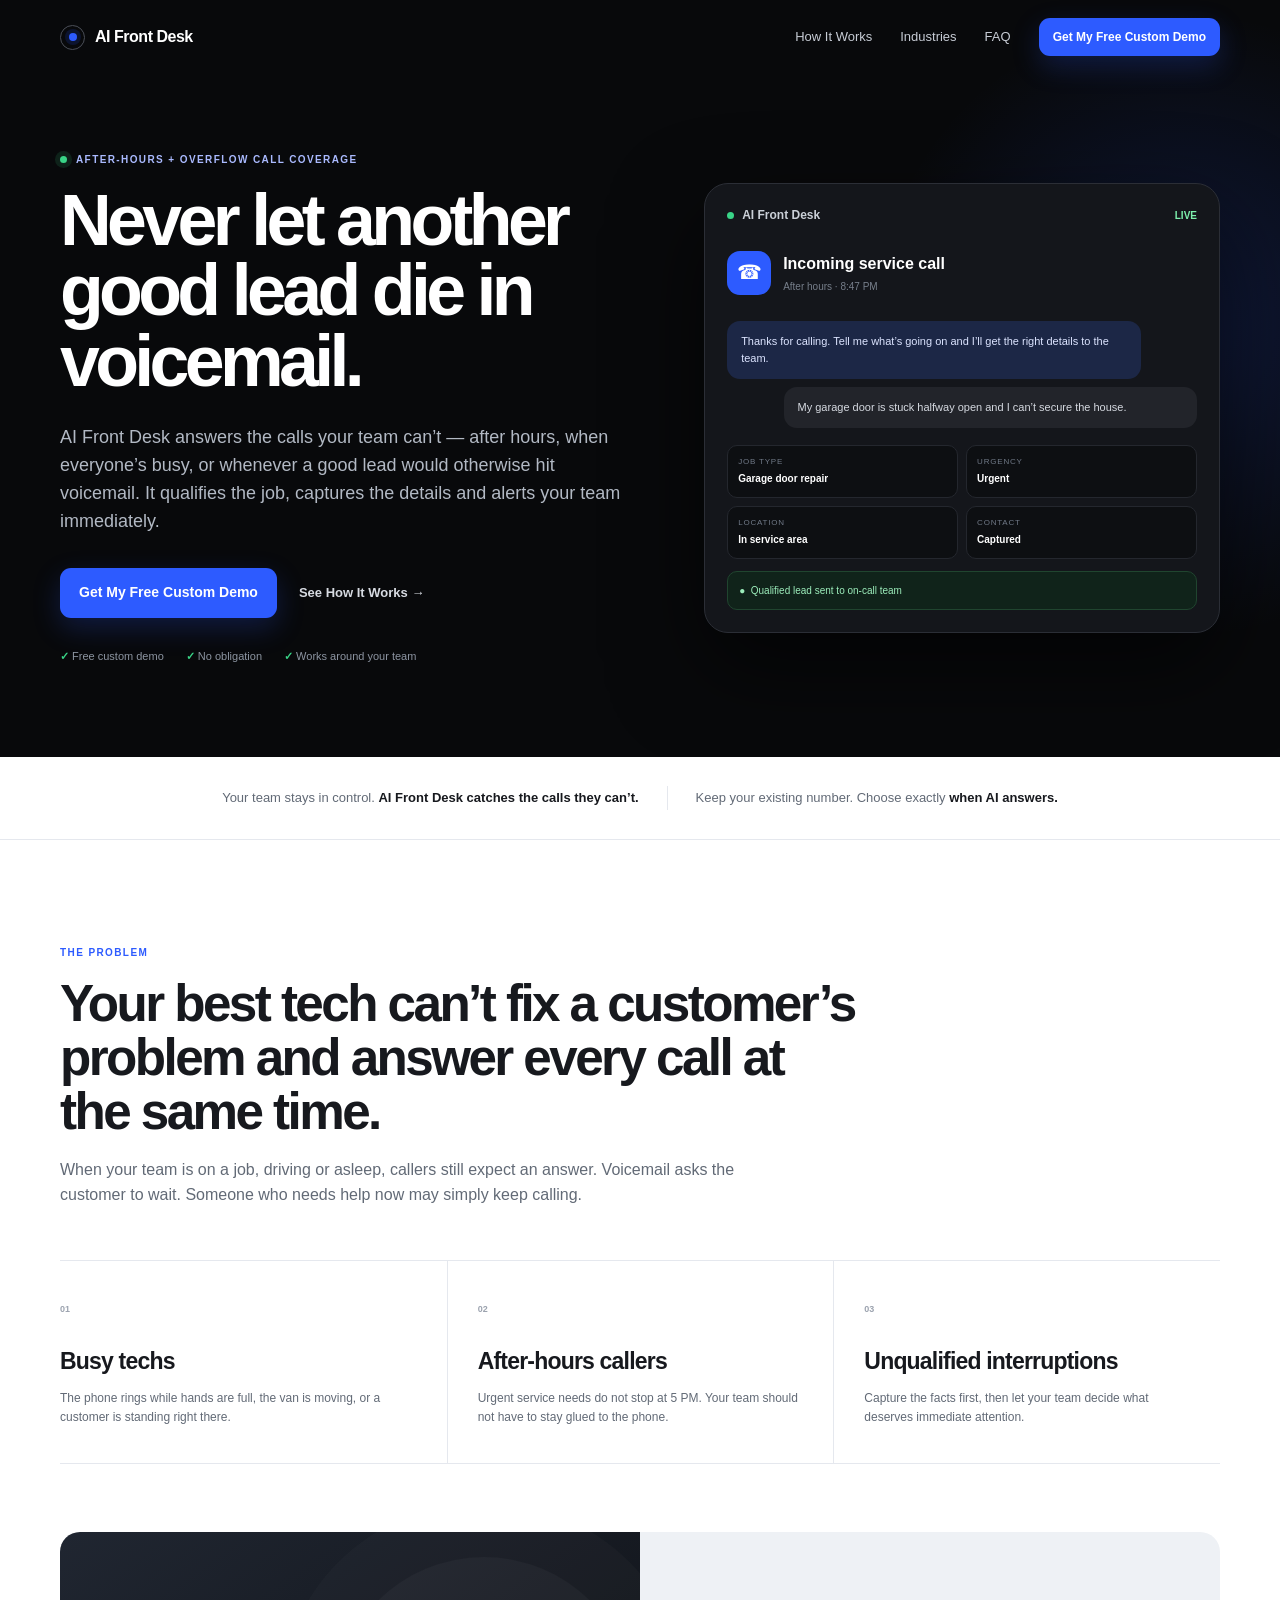
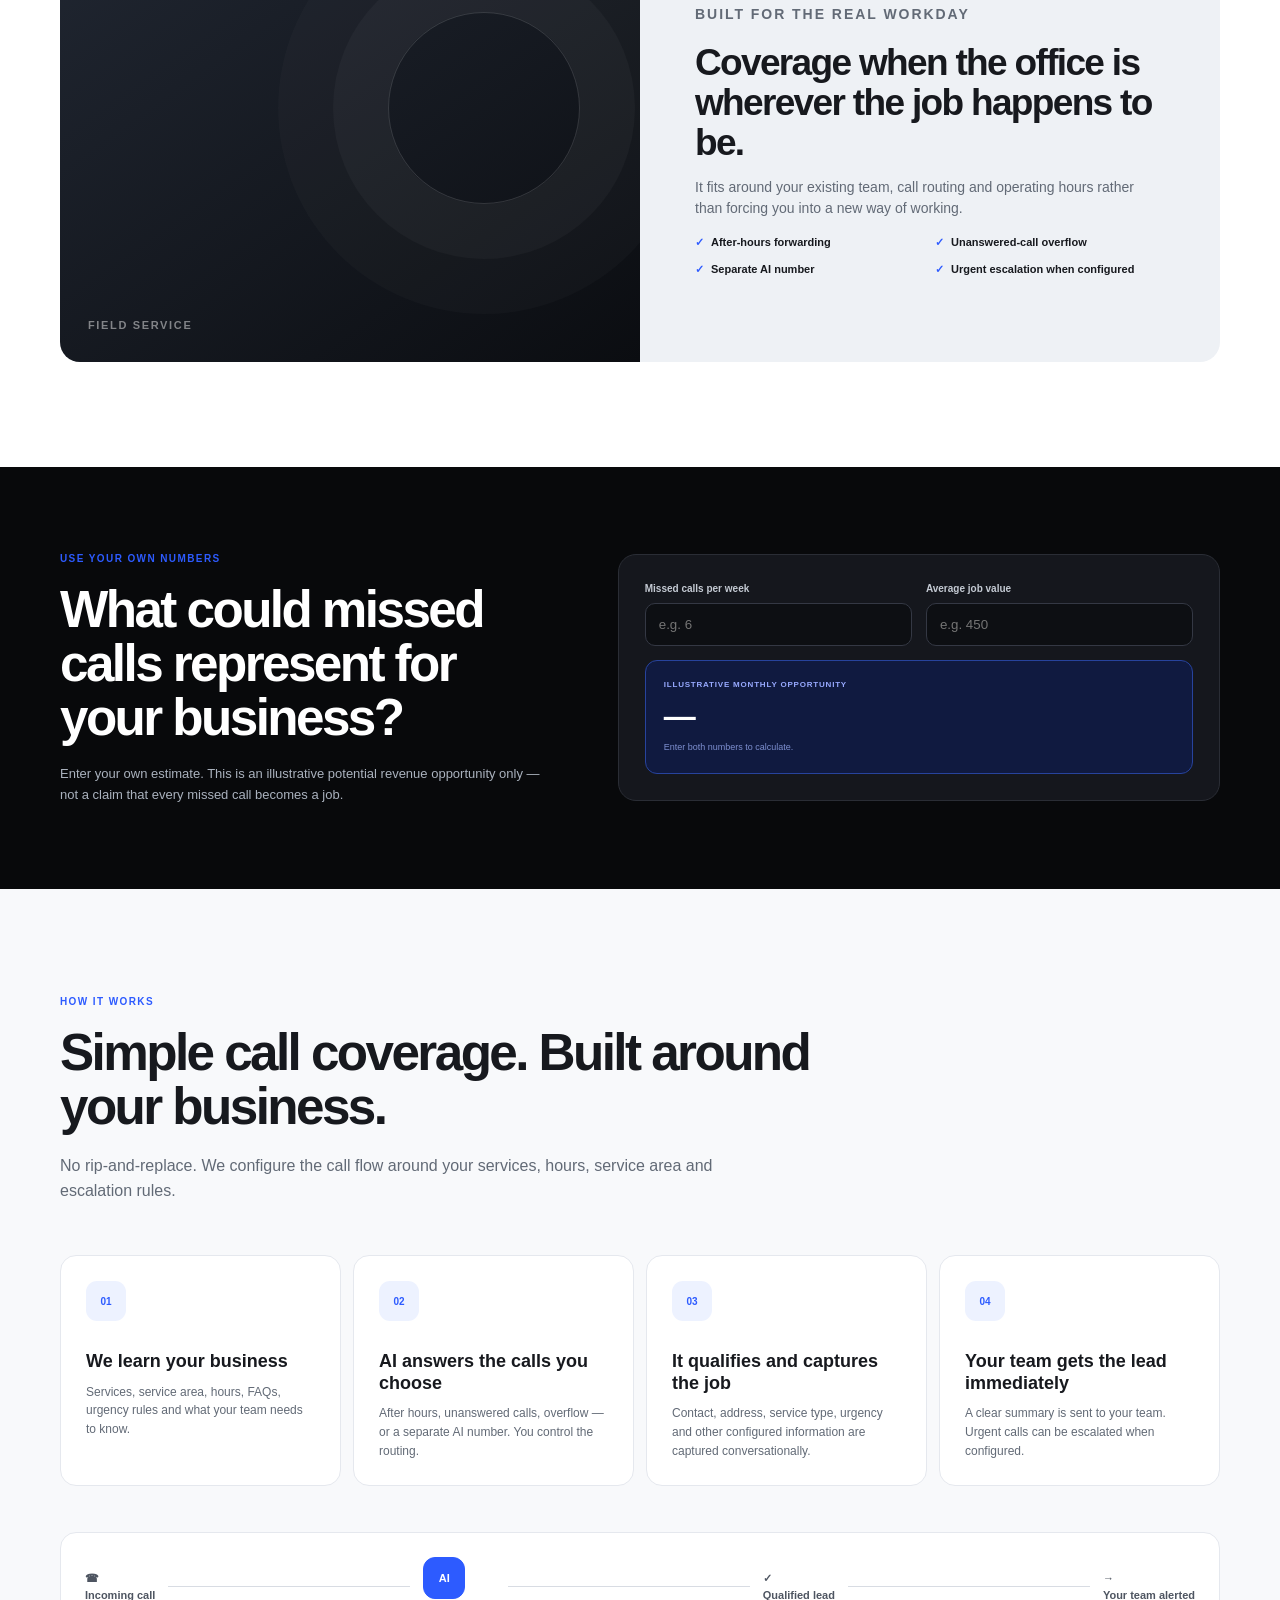
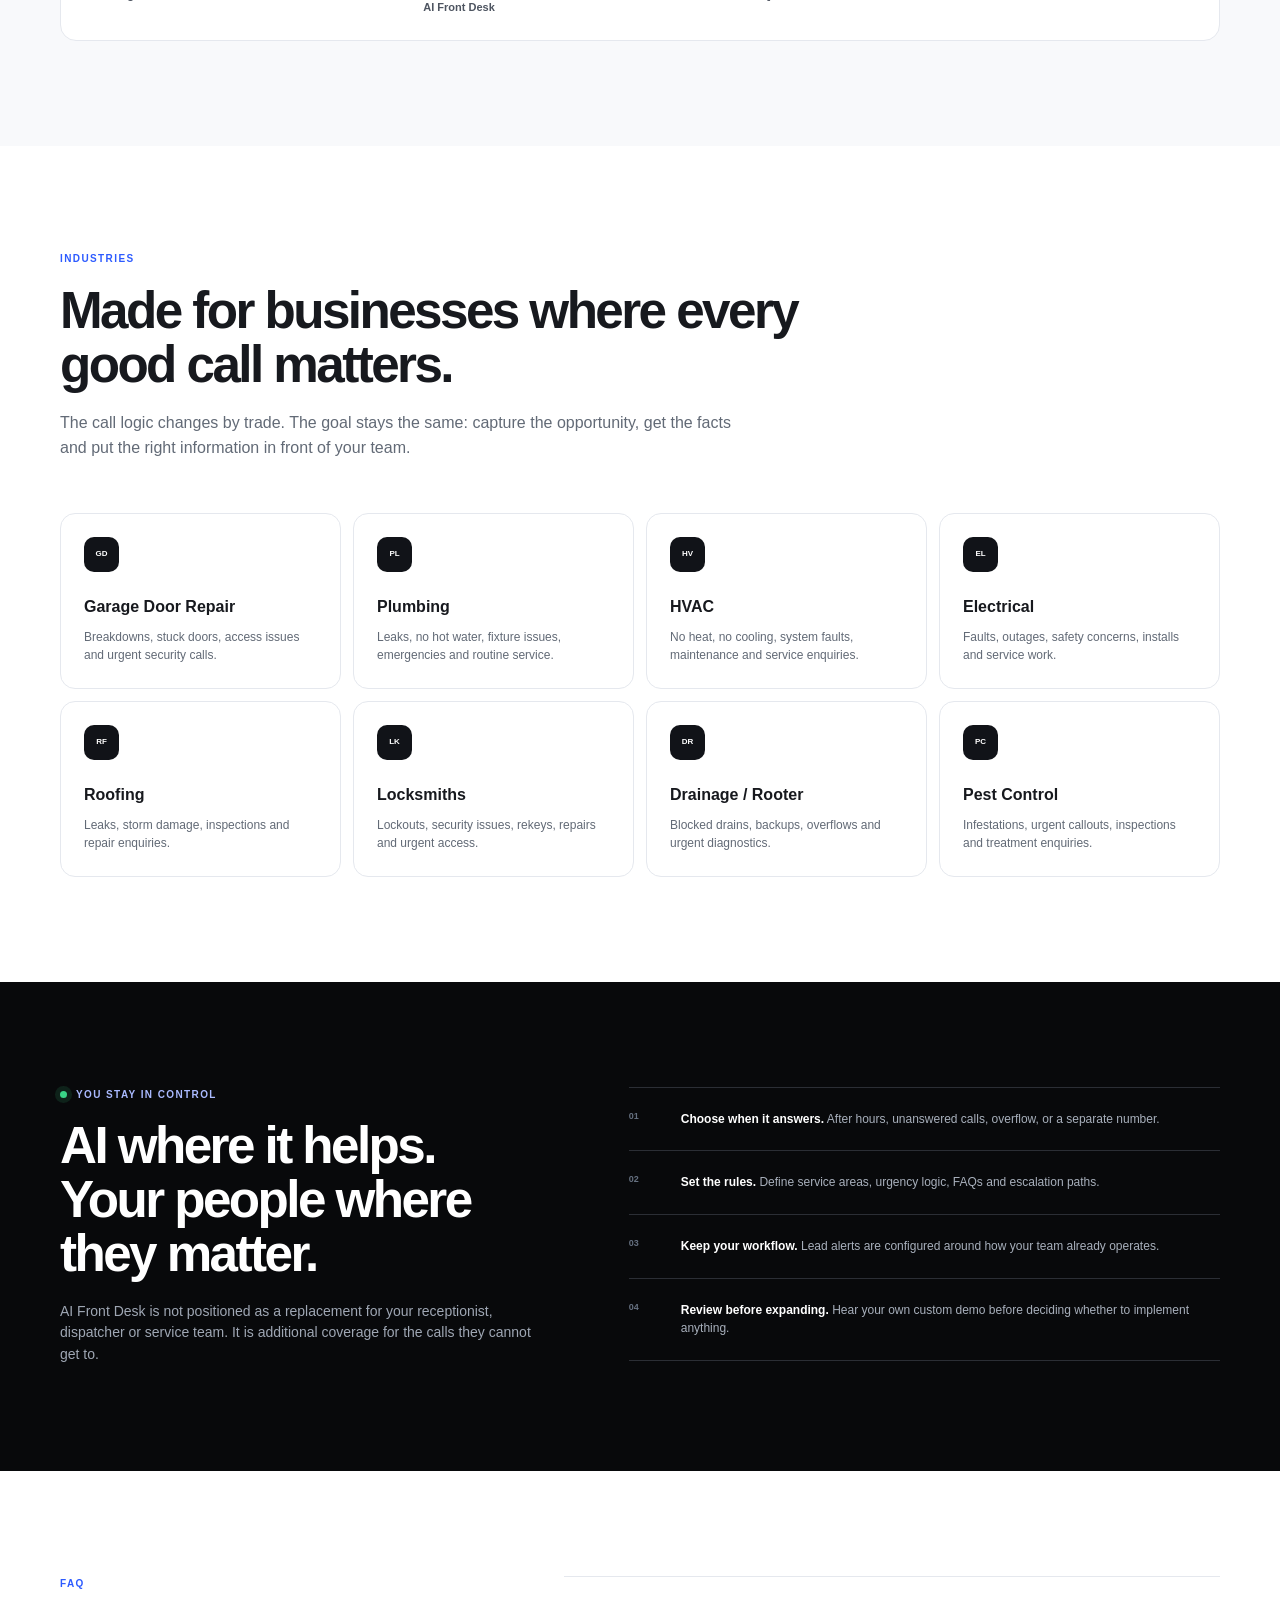
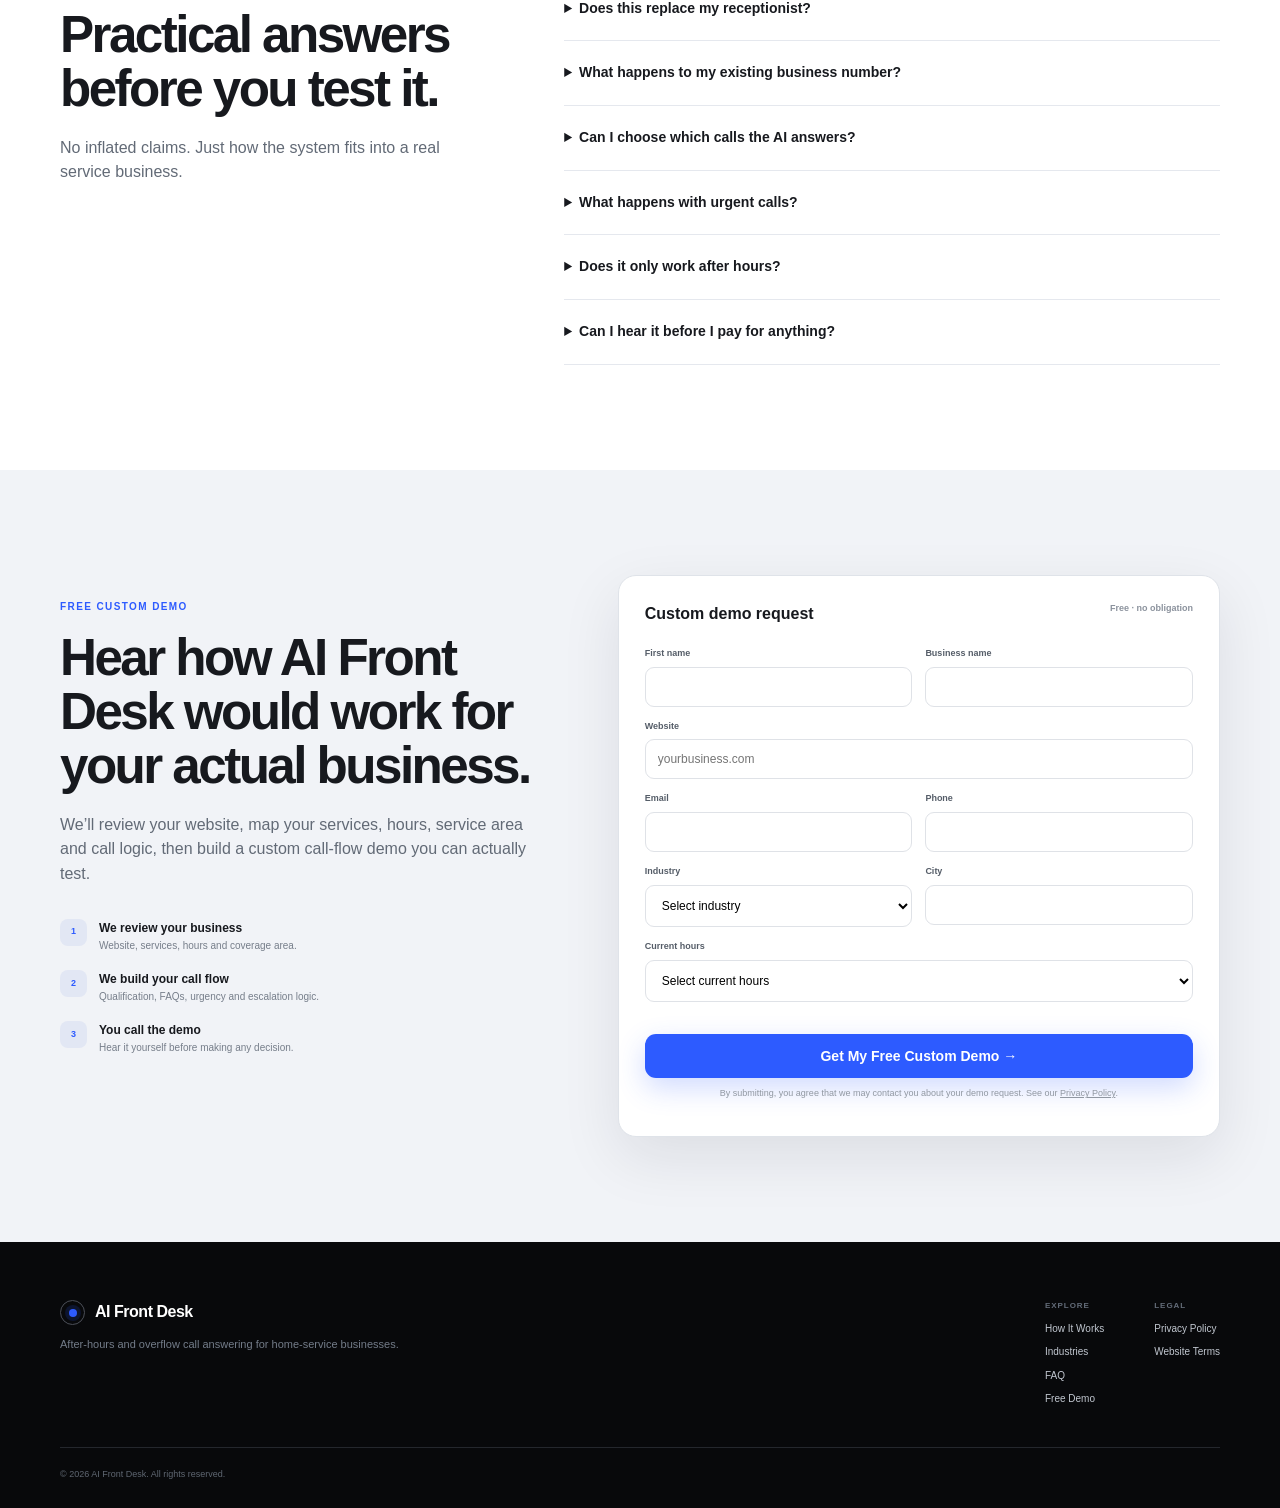
==== commit 4f187a58: "Make AI Front Desk demo form easier to complete" ====
--- a/ai-front-desk/index.html
+++ b/ai-front-desk/index.html
@@ -1,6 +1,6 @@
 <!doctype html>
-<html lang="en"><head><meta charset="utf-8"><meta name="viewport" content="width=device-width,initial-scale=1"><title>AI Front Desk | After-Hours & Overflow Call Answering</title><meta name="description" content="AI Front Desk answers the calls your team can't, qualifies the job, captures the lead and alerts your team. Built for home-service businesses."><meta name="robots" content="index,follow,max-image-preview:large"><meta name="theme-color" content="#08090b"><meta property="og:title" content="Never let another good lead die in voicemail."><meta property="og:description" content="After-hours and overflow AI phone answering built around your existing home-service business."><meta property="og:type" content="website"><link rel="icon" href="data:image/svg+xml,%3Csvg xmlns='http://www.w3.org/2000/svg' viewBox='0 0 64 64'%3E%3Crect width='64' height='64' rx='16' fill='%2308090b'/%3E%3Ccircle cx='32' cy='32' r='8' fill='%232d5bff'/%3E%3C/svg%3E"><script type="application/ld+json">{"@context":"https://schema.org","@type":"Organization","name":"AI Front Desk","description":"AI phone answering and lead capture for home-service businesses.","makesOffer":{"@type":"Offer","name":"Free Custom Demo","price":"0","priceCurrency":"USD"}}</script><style>
+<html lang="en"><head><meta charset="utf-8"><meta name="viewport" content="width=device-width,initial-scale=1"><title>AI Front Desk | After-Hours & Overflow Call Answering</title><meta name="description" content="AI Front Desk answers the calls your team can't, qualifies the job, captures the lead and alerts your team. Built for home-service businesses."><meta name="robots" content="index,follow,max-image-preview:large"><meta name="theme-color" content="#08090b"><meta property="og:title" content="Never let another good lead die in voicemail."><meta property="og:description" content="After-hours and overflow AI phone answering built around your existing home-service business."><meta property="og:type" content="website"><link rel="apple-touch-icon" sizes="180x180" href="apple-touch-icon.png"><link rel="icon" href="data:image/svg+xml,%3Csvg xmlns='http://www.w3.org/2000/svg' viewBox='0 0 64 64'%3E%3Crect width='64' height='64' rx='16' fill='%2308090b'/%3E%3Ccircle cx='32' cy='32' r='8' fill='%232d5bff'/%3E%3C/svg%3E"><script type="application/ld+json">{"@context":"https://schema.org","@type":"Organization","name":"AI Front Desk","description":"AI phone answering and lead capture for home-service businesses.","makesOffer":{"@type":"Offer","name":"Free Custom Demo","price":"0","priceCurrency":"USD"}}</script><style>
 :root{--ink:#08090b;--text:#17191e;--muted:#626a76;--line:#e5e8ee;--soft:#f5f7fa;--blue:#2d5bff;--blue2:#1946e8;--green:#39d487;--r:20px}*{box-sizing:border-box}html{scroll-behavior:smooth}body{margin:0;font-family:Inter,-apple-system,BlinkMacSystemFont,"Segoe UI",Arial,sans-serif;color:var(--text);line-height:1.55;background:#fff;-webkit-font-smoothing:antialiased}a{text-decoration:none;color:inherit}.wrap{width:min(1160px,calc(100% - 40px));margin:auto}.dark{background:var(--ink);color:#fff}.nav{position:fixed;z-index:50;inset:0 0 auto;color:#fff;border-bottom:1px solid transparent}.nav.on{background:rgba(8,9,11,.9);backdrop-filter:blur(14px);border-color:#22252b}.navin{height:74px;display:flex;align-items:center;gap:28px}.brand{display:flex;align-items:center;gap:10px;font-weight:800;letter-spacing:-.03em}.logo{width:25px;height:25px;border:1px solid #4b4f58;border-radius:50%;display:grid;place-items:center}.logo:after{content:"";width:8px;height:8px;border-radius:50%;background:var(--blue);box-shadow:0 0 0 4px #2d5bff26}.links{display:flex;gap:28px;margin-left:auto;font-size:13px;color:#c7ccd5}.btn{display:inline-flex;align-items:center;justify-content:center;background:var(--blue);color:#fff;border:0;border-radius:11px;padding:14px 19px;font-weight:800;font-size:14px;box-shadow:0 10px 28px #2d5bff38;transition:.2s}.btn:hover{background:var(--blue2);transform:translateY(-1px)}.btn.sm{padding:10px 14px;font-size:12px}.hero{padding:152px 0 92px;overflow:hidden;position:relative}.hero:after{content:"";position:absolute;width:650px;height:650px;right:-230px;top:0;background:radial-gradient(circle,#2d5bff30,transparent 68%);border-radius:50%}.herogrid{display:grid;grid-template-columns:1.05fr .95fr;gap:74px;align-items:center;position:relative;z-index:2}.eyebrow{font-size:10px;font-weight:900;letter-spacing:.14em;color:var(--blue);margin:0 0 17px}.eyebrow.live{color:#aabaff}.eyebrow.live:before{content:"";display:inline-block;width:7px;height:7px;border-radius:50%;background:var(--green);margin-right:9px;box-shadow:0 0 0 5px #39d4871f}.hero h1{font-size:clamp(48px,5.6vw,78px);line-height:.99;letter-spacing:-.065em;margin:0;max-width:680px}.hero .lead{font-size:18px;color:#b2b9c4;max-width:650px;margin:27px 0 0}.actions{display:flex;gap:22px;align-items:center;margin-top:32px}.secondary{font-size:13px;font-weight:800;color:#d7dbe2}.proof{display:flex;gap:22px;flex-wrap:wrap;color:#8d95a2;font-size:11px;margin-top:30px}.proof b{color:var(--green)}.phone{position:relative;background:#14161b;border:1px solid #2b2e36;border-radius:24px;padding:22px;box-shadow:0 35px 90px #0009}.phonetop{display:flex;align-items:center;gap:8px;color:#cbd0d8;font-size:12px;font-weight:800}.dot{width:7px;height:7px;border-radius:50%;background:var(--green)}.phonetop small{margin-left:auto;color:#7df0ad}.call{display:flex;align-items:center;gap:12px;margin:26px 0}.calli{width:44px;height:44px;border-radius:13px;background:var(--blue);display:grid;place-items:center;font-size:20px}.call strong,.call span{display:block}.call span{font-size:10px;color:#777f8b;margin-top:2px}.bubble{padding:12px 14px;border-radius:13px;font-size:11px;max-width:88%;margin:8px 0}.ai{background:#1c2746;color:#dce4ff}.caller{background:#22242a;margin-left:auto;color:#d5d9e0}.qual{display:grid;grid-template-columns:1fr 1fr;gap:8px;margin-top:17px}.qual div{background:#0d0f12;border:1px solid #24272e;border-radius:10px;padding:10px}.qual span,.qual strong{display:block}.qual span{font-size:8px;color:#707987;letter-spacing:.1em}.qual strong{font-size:10px;margin-top:3px}.alert{margin-top:12px;padding:11px;border-radius:10px;background:#10231a;border:1px solid #20452f;color:#9cedbb;font-size:10px}.strip{border-bottom:1px solid var(--line)}.stripin{min-height:82px;display:flex;justify-content:center;align-items:center;gap:28px;text-align:center;font-size:13px;color:#626a76}.stripin strong{color:#17191e}.vline{width:1px;height:24px;background:var(--line)}section.std{padding:105px 0}.head{max-width:800px;margin-bottom:52px}.head h2,.calc-copy h2,.control h2,.demo-copy h2{font-size:clamp(36px,4vw,57px);line-height:1.05;letter-spacing:-.05em;margin:0}.head>p:last-child,.calc-copy>p:last-child,.control>p:last-child,.demo-copy>p:last-of-type{color:var(--muted);font-size:16px;max-width:700px;margin:20px 0 0}.pain{display:grid;grid-template-columns:repeat(3,1fr);border-block:1px solid var(--line)}.pain article{padding:34px 30px 36px 0}.pain article+article{padding-left:30px;border-left:1px solid var(--line)}.n{font-size:9px;color:#9ca3af;font-weight:900}.pain h3{font-size:23px;letter-spacing:-.035em;margin:24px 0 10px}.pain p,.step p,.industry p{font-size:12px;color:var(--muted);margin:0}.reality{margin-top:68px;background:#eef1f5;border-radius:var(--r);display:grid;grid-template-columns:1fr 1fr;overflow:hidden}.photo{min-height:430px;background:linear-gradient(145deg,#202631,#0b0d11);position:relative}.photo:before{content:"FIELD SERVICE";position:absolute;left:28px;bottom:28px;color:#ffffff77;font-size:11px;letter-spacing:.15em;font-weight:900}.photo:after{content:"";position:absolute;width:190px;height:190px;border:1px solid #ffffff25;border-radius:50%;right:60px;top:80px;box-shadow:0 0 0 55px #ffffff08,0 0 0 110px #ffffff05}.realcopy{padding:55px;align-self:center}.realcopy h3{font-size:37px;line-height:1.08;letter-spacing:-.045em;margin:0}.realcopy p{color:var(--muted);font-size:14px}.checks{display:grid;grid-template-columns:1fr 1fr;gap:10px;list-style:none;padding:0;font-size:11px;font-weight:800}.checks li:before{content:"✓";color:var(--blue);margin-right:7px}.calcsec{padding:84px 0}.calcgrid{display:grid;grid-template-columns:.9fr 1.1fr;gap:65px;align-items:center}.calc-copy>p:last-child{color:#aab2be;font-size:13px}.calculator{background:#15171d;border:1px solid #2a2d35;border-radius:18px;padding:26px;display:grid;grid-template-columns:1fr 1fr;gap:14px}.calculator label{font-size:10px;color:#c4cad3;font-weight:800}.calculator input{display:block;width:100%;margin-top:7px;background:#0d0f13;border:1px solid #343844;border-radius:10px;padding:13px;color:#fff;outline:0}.result{grid-column:1/-1;background:#101a40;border:1px solid #27439d;border-radius:12px;padding:18px}.result span,.result strong,.result small{display:block}.result span{font-size:8px;color:#98aaff;letter-spacing:.1em;font-weight:900}.result strong{font-size:32px;letter-spacing:-.04em}.result small{color:#7d8fcf;font-size:9px}.soft{background:#f8f9fb}.steps{display:grid;grid-template-columns:repeat(4,1fr);gap:12px}.step{border:1px solid var(--line);background:#fff;border-radius:16px;padding:25px}.step .num{width:40px;height:40px;border-radius:11px;background:#edf2ff;color:var(--blue);display:grid;place-items:center;font-size:10px;font-weight:900}.step h3{font-size:18px;line-height:1.2;margin:30px 0 10px}.flow{margin-top:46px;padding:24px;border:1px solid var(--line);background:#fff;border-radius:16px;display:flex;align-items:center;justify-content:space-between;gap:13px;font-size:11px;font-weight:800;color:#4e5561}.flow b{width:42px;height:42px;display:grid;place-items:center;border:1px solid #dce0e6;border-radius:12px;background:#fafbfc}.flow .ai-box b{background:var(--blue);color:#fff;border-color:var(--blue)}.arrow{height:1px;background:#d8dce3;flex:1}.industries{display:grid;grid-template-columns:repeat(4,1fr);gap:12px}.industry{border:1px solid var(--line);border-radius:15px;padding:23px;min-height:170px}.tag{width:35px;height:35px;border-radius:10px;background:#111318;color:#fff;display:grid;place-items:center;font-size:8px;font-weight:900}.industry h3{margin:23px 0 8px;font-size:16px}.controlgrid{display:grid;grid-template-columns:.9fr 1.1fr;gap:85px}.control>p:last-child{color:#9fa7b4;font-size:14px}.control-list{border-top:1px solid #2b2e35}.control-list div{display:grid;grid-template-columns:34px 1fr;gap:18px;padding:22px 0;border-bottom:1px solid #2b2e35}.control-list span{font-size:9px;color:#657080;font-weight:900}.control-list p{margin:0;color:#a8b0bc;font-size:12px}.control-list strong{color:#fff}.faqgrid{display:grid;grid-template-columns:.78fr 1.22fr;gap:85px}.faq{border-top:1px solid var(--line)}details{border-bottom:1px solid var(--line)}summary{padding:21px 32px 21px 0;cursor:pointer;font-weight:800;font-size:14px}details p{color:var(--muted);font-size:12px;margin:0;padding:0 35px 22px 0}.demosec{background:#f1f3f7}.demogrid{display:grid;grid-template-columns:.9fr 1.1fr;gap:65px}.demo-copy{padding-top:24px}.demo-points{margin-top:32px}.demo-points div{display:flex;gap:12px;margin:17px 0}.demo-points span{width:27px;height:27px;border-radius:8px;background:#e2e7f4;color:var(--blue);display:grid;place-items:center;font-size:9px;font-weight:900;flex:0 0 auto}.demo-points p{margin:0;font-size:12px}.demo-points small{display:block;color:#767e8a}.formcard{background:#fff;border:1px solid #dfe3e9;border-radius:18px;padding:26px;box-shadow:0 20px 60px #10182818}.formhead{display:flex;justify-content:space-between;margin-bottom:20px;font-weight:800}.formhead small{font-size:9px;color:#8b929d}.formgrid{display:grid;grid-template-columns:1fr 1fr;gap:13px}.formgrid label{font-size:9px;font-weight:800;color:#555d68}.formgrid input,.formgrid select{width:100%;margin-top:6px;padding:12px;border:1px solid #dfe2e7;border-radius:9px;background:#fff;font-size:12px;outline:0}.formgrid input:focus,.formgrid select:focus{border-color:#7792ff;box-shadow:0 0 0 3px #2d5bff14}.span2{grid-column:1/-1}.honey{position:absolute;left:-9999px}.full{width:100%;margin-top:18px}.privacy-note{text-align:center;color:#9198a2;font-size:9px}.privacy-note a{text-decoration:underline}.error{color:#b23a3a;font-size:10px;min-height:14px}.footer{padding:58px 0 26px}.footerin{display:flex;justify-content:space-between;gap:50px}.footer p{color:#737c89;font-size:11px}.footlinks{display:flex;gap:50px}.footlinks div{display:flex;flex-direction:column;gap:8px;font-size:10px;color:#c1c7d0}.footlinks strong{color:#636c79;font-size:8px;letter-spacing:.12em}.copy{border-top:1px solid #24272d;margin-top:40px;padding-top:20px;color:#5f6772;font-size:9px}.mobilecta,.menubtn,.mobilemenu{display:none}@media(max-width:900px){.links{display:none}.herogrid,.reality,.calcgrid,.controlgrid,.faqgrid,.demogrid{grid-template-columns:1fr}.steps,.industries{grid-template-columns:1fr 1fr}.hero{padding-top:128px}.hero-visual{max-width:600px}.realcopy{padding:42px}.faqgrid{gap:30px}}@media(max-width:650px){.wrap{width:calc(100% - 28px)}section.std{padding:72px 0}.navin>.btn{display:none}.menubtn{display:block;margin-left:auto;background:none;border:0;color:#fff;font-size:23px}.mobilemenu.open{display:grid;position:absolute;top:68px;left:0;right:0;background:#08090b;padding:10px 18px 20px}.mobilemenu a{padding:11px;border-bottom:1px solid #222;font-size:13px}.navin{height:68px}.hero{padding:112px 0 65px}.hero h1{font-size:47px}.hero .lead{font-size:15px}.actions{flex-direction:column;align-items:stretch}.secondary{text-align:center}.stripin{flex-direction:column;padding:20px;gap:8px}.vline{width:55px;height:1px}.pain{grid-template-columns:1fr}.pain article{padding:25px 0}.pain article+article{border-left:0;border-top:1px solid var(--line);padding-left:0}.realcopy{padding:34px 24px}.realcopy h3{font-size:30px}.photo{min-height:280px}.checks{grid-template-columns:1fr}.calculator,.formgrid{grid-template-columns:1fr}.result,.span2{grid-column:1}.steps,.industries{grid-template-columns:1fr}.flow{flex-direction:column;align-items:stretch}.flow>div{text-align:center}.arrow{height:18px;width:1px;margin:auto}.footerin{flex-direction:column}.mobilecta{display:flex;position:fixed;z-index:40;bottom:12px;left:12px;right:12px;background:var(--blue);color:#fff;border-radius:11px;justify-content:center;padding:14px;font-size:12px;font-weight:900;box-shadow:0 12px 30px #0005}.mobilecta.hide{transform:translateY(80px)}.copy{padding-bottom:55px}}
-</style></head><body><header class="nav" id="nav"><div class="wrap navin"><a href="#top" class="brand"><span class="logo"></span>AI Front Desk</a><nav class="links"><a href="#how">How It Works</a><a href="#industries">Industries</a><a href="#faq">FAQ</a></nav><a class="btn sm" href="#demo" data-track="header_demo">Get My Free Custom Demo</a><button class="menubtn" id="menubtn" aria-label="Menu">☰</button></div><nav class="mobilemenu" id="mobilemenu"><a href="#how">How It Works</a><a href="#industries">Industries</a><a href="#faq">FAQ</a><a href="#demo">Free Demo</a></nav></header><main id="top"><section class="hero dark"><div class="wrap herogrid"><div><p class="eyebrow live">AFTER-HOURS + OVERFLOW CALL COVERAGE</p><h1>Never let another good lead die in voicemail.</h1><p class="lead">AI Front Desk answers the calls your team can’t — after hours, when everyone’s busy, or whenever a good lead would otherwise hit voicemail. It qualifies the job, captures the details and alerts your team immediately.</p><div class="actions"><a href="#demo" class="btn" data-track="hero_demo">Get My Free Custom Demo</a><a href="#how" class="secondary">See How It Works →</a></div><div class="proof"><span><b>✓</b> Free custom demo</span><span><b>✓</b> No obligation</span><span><b>✓</b> Works around your team</span></div></div><div class="phone"><div class="phonetop"><span class="dot"></span> AI Front Desk <small>LIVE</small></div><div class="call"><div class="calli">☎</div><div><strong>Incoming service call</strong><span>After hours · 8:47 PM</span></div></div><div class="bubble ai">Thanks for calling. Tell me what’s going on and I’ll get the right details to the team.</div><div class="bubble caller">My garage door is stuck halfway open and I can’t secure the house.</div><div class="qual"><div><span>JOB TYPE</span><strong>Garage door repair</strong></div><div><span>URGENCY</span><strong>Urgent</strong></div><div><span>LOCATION</span><strong>In service area</strong></div><div><span>CONTACT</span><strong>Captured</strong></div></div><div class="alert">● &nbsp;Qualified lead sent to on-call team</div></div></div></section><section class="strip"><div class="wrap stripin"><p>Your team stays in control. <strong>AI Front Desk catches the calls they can’t.</strong></p><div class="vline"></div><p>Keep your existing number. Choose exactly <strong>when AI answers.</strong></p></div></section><section class="std"><div class="wrap"><div class="head"><p class="eyebrow">THE PROBLEM</p><h2>Your best tech can’t fix a customer’s problem and answer every call at the same time.</h2><p>When your team is on a job, driving or asleep, callers still expect an answer. Voicemail asks the customer to wait. Someone who needs help now may simply keep calling.</p></div><div class="pain"><article><span class="n">01</span><h3>Busy techs</h3><p>The phone rings while hands are full, the van is moving, or a customer is standing right there.</p></article><article><span class="n">02</span><h3>After-hours callers</h3><p>Urgent service needs do not stop at 5 PM. Your team should not have to stay glued to the phone.</p></article><article><span class="n">03</span><h3>Unqualified interruptions</h3><p>Capture the facts first, then let your team decide what deserves immediate attention.</p></article></div><div class="reality"><div class="photo"></div><div class="realcopy"><p class="eyebrow">BUILT FOR THE REAL WORKDAY</p><h3>Coverage when the office is wherever the job happens to be.</h3><p>It fits around your existing team, call routing and operating hours rather than forcing you into a new way of working.</p><ul class="checks"><li>After-hours forwarding</li><li>Unanswered-call overflow</li><li>Separate AI number</li><li>Urgent escalation when configured</li></ul></div></div></div></section><section class="calcsec dark"><div class="wrap calcgrid"><div class="calc-copy"><p class="eyebrow">USE YOUR OWN NUMBERS</p><h2>What could missed calls represent for your business?</h2><p>Enter your own estimate. This is an illustrative potential revenue opportunity only — not a claim that every missed call becomes a job.</p></div><div class="calculator"><label>Missed calls per week<input id="missed" type="number" min="0" placeholder="e.g. 6"></label><label>Average job value<input id="value" type="number" min="0" placeholder="e.g. 450"></label><div class="result"><span>ILLUSTRATIVE MONTHLY OPPORTUNITY</span><strong id="result">—</strong><small id="calcnote">Enter both numbers to calculate.</small></div></div></div></section><section class="std soft" id="how"><div class="wrap"><div class="head"><p class="eyebrow">HOW IT WORKS</p><h2>Simple call coverage. Built around your business.</h2><p>No rip-and-replace. We configure the call flow around your services, hours, service area and escalation rules.</p></div><div class="steps"><article class="step"><span class="num">01</span><h3>We learn your business</h3><p>Services, service area, hours, FAQs, urgency rules and what your team needs to know.</p></article><article class="step"><span class="num">02</span><h3>AI answers the calls you choose</h3><p>After hours, unanswered calls, overflow — or a separate AI number. You control the routing.</p></article><article class="step"><span class="num">03</span><h3>It qualifies and captures the job</h3><p>Contact, address, service type, urgency and other configured information are captured conversationally.</p></article><article class="step"><span class="num">04</span><h3>Your team gets the lead immediately</h3><p>A clear summary is sent to your team. Urgent calls can be escalated when configured.</p></article></div><div class="flow"><div>☎<br>Incoming call</div><span class="arrow"></span><div class="ai-box"><b>AI</b>AI Front Desk</div><span class="arrow"></span><div>✓<br>Qualified lead</div><span class="arrow"></span><div>→<br>Your team alerted</div></div></div></section><section class="std" id="industries"><div class="wrap"><div class="head"><p class="eyebrow">INDUSTRIES</p><h2>Made for businesses where every good call matters.</h2><p>The call logic changes by trade. The goal stays the same: capture the opportunity, get the facts and put the right information in front of your team.</p></div><div class="industries"><article class="industry"><div class="tag">GD</div><h3>Garage Door Repair</h3><p>Breakdowns, stuck doors, access issues and urgent security calls.</p></article><article class="industry"><div class="tag">PL</div><h3>Plumbing</h3><p>Leaks, no hot water, fixture issues, emergencies and routine service.</p></article><article class="industry"><div class="tag">HV</div><h3>HVAC</h3><p>No heat, no cooling, system faults, maintenance and service enquiries.</p></article><article class="industry"><div class="tag">EL</div><h3>Electrical</h3><p>Faults, outages, safety concerns, installs and service work.</p></article><article class="industry"><div class="tag">RF</div><h3>Roofing</h3><p>Leaks, storm damage, inspections and repair enquiries.</p></article><article class="industry"><div class="tag">LK</div><h3>Locksmiths</h3><p>Lockouts, security issues, rekeys, repairs and urgent access.</p></article><article class="industry"><div class="tag">DR</div><h3>Drainage / Rooter</h3><p>Blocked drains, backups, overflows and urgent diagnostics.</p></article><article class="industry"><div class="tag">PC</div><h3>Pest Control</h3><p>Infestations, urgent callouts, inspections and treatment enquiries.</p></article></div></div></section><section class="std dark"><div class="wrap controlgrid"><div class="control"><p class="eyebrow live">YOU STAY IN CONTROL</p><h2>AI where it helps. Your people where they matter.</h2><p>AI Front Desk is not positioned as a replacement for your receptionist, dispatcher or service team. It is additional coverage for the calls they cannot get to.</p></div><div class="control-list"><div><span>01</span><p><strong>Choose when it answers.</strong> After hours, unanswered calls, overflow, or a separate number.</p></div><div><span>02</span><p><strong>Set the rules.</strong> Define service areas, urgency logic, FAQs and escalation paths.</p></div><div><span>03</span><p><strong>Keep your workflow.</strong> Lead alerts are configured around how your team already operates.</p></div><div><span>04</span><p><strong>Review before expanding.</strong> Hear your own custom demo before deciding whether to implement anything.</p></div></div></div></section><section class="std" id="faq"><div class="wrap faqgrid"><div class="head"><p class="eyebrow">FAQ</p><h2>Practical answers before you test it.</h2><p>No inflated claims. Just how the system fits into a real service business.</p></div><div class="faq"><details><summary>Does this replace my receptionist?</summary><p>No. It adds coverage around your existing team. Your people stay in control.</p></details><details><summary>What happens to my existing business number?</summary><p>You can keep it. Calls can forward after hours, on unanswered calls, during overflow, or you can use a separate AI number.</p></details><details><summary>Can I choose which calls the AI answers?</summary><p>Yes. Handling is configured around your rules and chosen coverage windows.</p></details><details><summary>What happens with urgent calls?</summary><p>The flow can identify configured urgency signals and escalate or transfer urgent jobs to an on-call person when set up.</p></details><details><summary>Does it only work after hours?</summary><p>No. It can also handle overflow or unanswered calls during the day.</p></details><details><summary>Can I hear it before I pay for anything?</summary><p>Yes. The custom demo is free and carries no obligation. We build it around your actual business so you can call it yourself.</p></details></div></div></section><section class="std demosec" id="demo"><div class="wrap demogrid"><div class="demo-copy"><p class="eyebrow">FREE CUSTOM DEMO</p><h2>Hear how AI Front Desk would work for your actual business.</h2><p>We’ll review your website, map your services, hours, service area and call logic, then build a custom call-flow demo you can actually test.</p><div class="demo-points"><div><span>1</span><p><strong>We review your business</strong><small>Website, services, hours and coverage area.</small></p></div><div><span>2</span><p><strong>We build your call flow</strong><small>Qualification, FAQs, urgency and escalation logic.</small></p></div><div><span>3</span><p><strong>You call the demo</strong><small>Hear it yourself before making any decision.</small></p></div></div></div><div class="formcard"><div class="formhead"><span>Custom demo request</span><small>Free · no obligation</small></div><form id="demoform" action="https://formsubmit.co/austen@outlineprojects.nz" method="POST" novalidate><input type="hidden" name="_subject" value="New AI Front Desk Custom Demo Request"><input type="hidden" name="_template" value="table"><input type="hidden" name="_autoresponse" value="Thanks for requesting an AI Front Desk custom demo. We’ve received your details and will review your business to build a call-flow demo around how you actually operate. There’s no obligation. We’ll follow up with the next step once your demo is ready."><input type="hidden" name="_next" id="next"><input type="hidden" name="_url" id="source"><input class="honey" type="text" name="_honey" tabindex="-1"><div class="formgrid"><label>First name<input required name="First name" autocomplete="given-name"></label><label>Business name<input required name="Business name" autocomplete="organization"></label><label class="span2">Website<input required type="url" name="Website" placeholder="https://yourbusiness.com"></label><label>Email<input required type="email" name="email" autocomplete="email"></label><label>Phone<input required type="tel" name="Phone" autocomplete="tel"></label><label>Industry<select required name="Industry"><option value="" disabled selected>Select industry</option><option>Garage Door Repair</option><option>Plumbing</option><option>HVAC</option><option>Electrical</option><option>Roofing</option><option>Locksmith</option><option>Drainage / Rooter</option><option>Pest Control</option><option>Other Home Service</option></select></label><label>City<input required name="City" autocomplete="address-level2"></label><label class="span2">Current hours<input required name="Current hours" placeholder="e.g. Mon–Fri 7am–5pm"></label></div><div class="error" id="err"></div><button class="btn full" type="submit" data-track="form_submit">Get My Free Custom Demo →</button><p class="privacy-note">By submitting, you agree that we may contact you about your demo request. See our <a href="privacy.html">Privacy Policy</a>.</p></form></div></div></section></main><footer class="footer dark"><div class="wrap footerin"><div><a class="brand" href="#top"><span class="logo"></span>AI Front Desk</a><p>After-hours and overflow call answering for home-service businesses.</p></div><div class="footlinks"><div><strong>EXPLORE</strong><a href="#how">How It Works</a><a href="#industries">Industries</a><a href="#faq">FAQ</a><a href="#demo">Free Demo</a></div><div><strong>LEGAL</strong><a href="privacy.html">Privacy Policy</a><a href="terms.html">Website Terms</a></div></div></div><div class="wrap copy">© <span id="year"></span> AI Front Desk. All rights reserved.</div></footer><a class="mobilecta" id="mobilecta" href="#demo">Get My Free Custom Demo</a><script>
+</style></head><body><header class="nav" id="nav"><div class="wrap navin"><a href="#top" class="brand"><span class="logo"></span>AI Front Desk</a><nav class="links"><a href="#how">How It Works</a><a href="#industries">Industries</a><a href="#faq">FAQ</a></nav><a class="btn sm" href="#demo" data-track="header_demo">Get My Free Custom Demo</a><button class="menubtn" id="menubtn" aria-label="Menu">☰</button></div><nav class="mobilemenu" id="mobilemenu"><a href="#how">How It Works</a><a href="#industries">Industries</a><a href="#faq">FAQ</a><a href="#demo">Free Demo</a></nav></header><main id="top"><section class="hero dark"><div class="wrap herogrid"><div><p class="eyebrow live">AFTER-HOURS + OVERFLOW CALL COVERAGE</p><h1>Never let another good lead die in voicemail.</h1><p class="lead">AI Front Desk answers the calls your team can’t — after hours, when everyone’s busy, or whenever a good lead would otherwise hit voicemail. It qualifies the job, captures the details and alerts your team immediately.</p><div class="actions"><a href="#demo" class="btn" data-track="hero_demo">Get My Free Custom Demo</a><a href="#how" class="secondary">See How It Works →</a></div><div class="proof"><span><b>✓</b> Free custom demo</span><span><b>✓</b> No obligation</span><span><b>✓</b> Works around your team</span></div></div><div class="phone"><div class="phonetop"><span class="dot"></span> AI Front Desk <small>LIVE</small></div><div class="call"><div class="calli">☎</div><div><strong>Incoming service call</strong><span>After hours · 8:47 PM</span></div></div><div class="bubble ai">Thanks for calling. Tell me what’s going on and I’ll get the right details to the team.</div><div class="bubble caller">My garage door is stuck halfway open and I can’t secure the house.</div><div class="qual"><div><span>JOB TYPE</span><strong>Garage door repair</strong></div><div><span>URGENCY</span><strong>Urgent</strong></div><div><span>LOCATION</span><strong>In service area</strong></div><div><span>CONTACT</span><strong>Captured</strong></div></div><div class="alert">● &nbsp;Qualified lead sent to on-call team</div></div></div></section><section class="strip"><div class="wrap stripin"><p>Your team stays in control. <strong>AI Front Desk catches the calls they can’t.</strong></p><div class="vline"></div><p>Keep your existing number. Choose exactly <strong>when AI answers.</strong></p></div></section><section class="std"><div class="wrap"><div class="head"><p class="eyebrow">THE PROBLEM</p><h2>Your best tech can’t fix a customer’s problem and answer every call at the same time.</h2><p>When your team is on a job, driving or asleep, callers still expect an answer. Voicemail asks the customer to wait. Someone who needs help now may simply keep calling.</p></div><div class="pain"><article><span class="n">01</span><h3>Busy techs</h3><p>The phone rings while hands are full, the van is moving, or a customer is standing right there.</p></article><article><span class="n">02</span><h3>After-hours callers</h3><p>Urgent service needs do not stop at 5 PM. Your team should not have to stay glued to the phone.</p></article><article><span class="n">03</span><h3>Unqualified interruptions</h3><p>Capture the facts first, then let your team decide what deserves immediate attention.</p></article></div><div class="reality"><div class="photo"></div><div class="realcopy"><p class="eyebrow">BUILT FOR THE REAL WORKDAY</p><h3>Coverage when the office is wherever the job happens to be.</h3><p>It fits around your existing team, call routing and operating hours rather than forcing you into a new way of working.</p><ul class="checks"><li>After-hours forwarding</li><li>Unanswered-call overflow</li><li>Separate AI number</li><li>Urgent escalation when configured</li></ul></div></div></div></section><section class="calcsec dark"><div class="wrap calcgrid"><div class="calc-copy"><p class="eyebrow">USE YOUR OWN NUMBERS</p><h2>What could missed calls represent for your business?</h2><p>Enter your own estimate. This is an illustrative potential revenue opportunity only — not a claim that every missed call becomes a job.</p></div><div class="calculator"><label>Missed calls per week<input id="missed" type="number" min="0" placeholder="e.g. 6"></label><label>Average job value<input id="value" type="number" min="0" placeholder="e.g. 450"></label><div class="result"><span>ILLUSTRATIVE MONTHLY OPPORTUNITY</span><strong id="result">—</strong><small id="calcnote">Enter both numbers to calculate.</small></div></div></div></section><section class="std soft" id="how"><div class="wrap"><div class="head"><p class="eyebrow">HOW IT WORKS</p><h2>Simple call coverage. Built around your business.</h2><p>No rip-and-replace. We configure the call flow around your services, hours, service area and escalation rules.</p></div><div class="steps"><article class="step"><span class="num">01</span><h3>We learn your business</h3><p>Services, service area, hours, FAQs, urgency rules and what your team needs to know.</p></article><article class="step"><span class="num">02</span><h3>AI answers the calls you choose</h3><p>After hours, unanswered calls, overflow — or a separate AI number. You control the routing.</p></article><article class="step"><span class="num">03</span><h3>It qualifies and captures the job</h3><p>Contact, address, service type, urgency and other configured information are captured conversationally.</p></article><article class="step"><span class="num">04</span><h3>Your team gets the lead immediately</h3><p>A clear summary is sent to your team. Urgent calls can be escalated when configured.</p></article></div><div class="flow"><div>☎<br>Incoming call</div><span class="arrow"></span><div class="ai-box"><b>AI</b>AI Front Desk</div><span class="arrow"></span><div>✓<br>Qualified lead</div><span class="arrow"></span><div>→<br>Your team alerted</div></div></div></section><section class="std" id="industries"><div class="wrap"><div class="head"><p class="eyebrow">INDUSTRIES</p><h2>Made for businesses where every good call matters.</h2><p>The call logic changes by trade. The goal stays the same: capture the opportunity, get the facts and put the right information in front of your team.</p></div><div class="industries"><article class="industry"><div class="tag">GD</div><h3>Garage Door Repair</h3><p>Breakdowns, stuck doors, access issues and urgent security calls.</p></article><article class="industry"><div class="tag">PL</div><h3>Plumbing</h3><p>Leaks, no hot water, fixture issues, emergencies and routine service.</p></article><article class="industry"><div class="tag">HV</div><h3>HVAC</h3><p>No heat, no cooling, system faults, maintenance and service enquiries.</p></article><article class="industry"><div class="tag">EL</div><h3>Electrical</h3><p>Faults, outages, safety concerns, installs and service work.</p></article><article class="industry"><div class="tag">RF</div><h3>Roofing</h3><p>Leaks, storm damage, inspections and repair enquiries.</p></article><article class="industry"><div class="tag">LK</div><h3>Locksmiths</h3><p>Lockouts, security issues, rekeys, repairs and urgent access.</p></article><article class="industry"><div class="tag">DR</div><h3>Drainage / Rooter</h3><p>Blocked drains, backups, overflows and urgent diagnostics.</p></article><article class="industry"><div class="tag">PC</div><h3>Pest Control</h3><p>Infestations, urgent callouts, inspections and treatment enquiries.</p></article></div></div></section><section class="std dark"><div class="wrap controlgrid"><div class="control"><p class="eyebrow live">YOU STAY IN CONTROL</p><h2>AI where it helps. Your people where they matter.</h2><p>AI Front Desk is not positioned as a replacement for your receptionist, dispatcher or service team. It is additional coverage for the calls they cannot get to.</p></div><div class="control-list"><div><span>01</span><p><strong>Choose when it answers.</strong> After hours, unanswered calls, overflow, or a separate number.</p></div><div><span>02</span><p><strong>Set the rules.</strong> Define service areas, urgency logic, FAQs and escalation paths.</p></div><div><span>03</span><p><strong>Keep your workflow.</strong> Lead alerts are configured around how your team already operates.</p></div><div><span>04</span><p><strong>Review before expanding.</strong> Hear your own custom demo before deciding whether to implement anything.</p></div></div></div></section><section class="std" id="faq"><div class="wrap faqgrid"><div class="head"><p class="eyebrow">FAQ</p><h2>Practical answers before you test it.</h2><p>No inflated claims. Just how the system fits into a real service business.</p></div><div class="faq"><details><summary>Does this replace my receptionist?</summary><p>No. It adds coverage around your existing team. Your people stay in control.</p></details><details><summary>What happens to my existing business number?</summary><p>You can keep it. Calls can forward after hours, on unanswered calls, during overflow, or you can use a separate AI number.</p></details><details><summary>Can I choose which calls the AI answers?</summary><p>Yes. Handling is configured around your rules and chosen coverage windows.</p></details><details><summary>What happens with urgent calls?</summary><p>The flow can identify configured urgency signals and escalate or transfer urgent jobs to an on-call person when set up.</p></details><details><summary>Does it only work after hours?</summary><p>No. It can also handle overflow or unanswered calls during the day.</p></details><details><summary>Can I hear it before I pay for anything?</summary><p>Yes. The custom demo is free and carries no obligation. We build it around your actual business so you can call it yourself.</p></details></div></div></section><section class="std demosec" id="demo"><div class="wrap demogrid"><div class="demo-copy"><p class="eyebrow">FREE CUSTOM DEMO</p><h2>Hear how AI Front Desk would work for your actual business.</h2><p>We’ll review your website, map your services, hours, service area and call logic, then build a custom call-flow demo you can actually test.</p><div class="demo-points"><div><span>1</span><p><strong>We review your business</strong><small>Website, services, hours and coverage area.</small></p></div><div><span>2</span><p><strong>We build your call flow</strong><small>Qualification, FAQs, urgency and escalation logic.</small></p></div><div><span>3</span><p><strong>You call the demo</strong><small>Hear it yourself before making any decision.</small></p></div></div></div><div class="formcard"><div class="formhead"><span>Custom demo request</span><small>Free · no obligation</small></div><form id="demoform" action="https://formsubmit.co/austen@outlineprojects.nz" method="POST" novalidate><input type="hidden" name="_subject" value="New AI Front Desk Custom Demo Request"><input type="hidden" name="_template" value="table"><input type="hidden" name="_autoresponse" value="Thanks for requesting an AI Front Desk custom demo. We’ve received your details and will review your business to build a call-flow demo around how you actually operate. There’s no obligation. We’ll follow up with the next step once your demo is ready."><input type="hidden" name="_next" id="next"><input type="hidden" name="_url" id="source"><input class="honey" type="text" name="_honey" tabindex="-1"><div class="formgrid"><label>First name<input required name="First name" autocomplete="given-name"></label><label>Business name<input required name="Business name" autocomplete="organization"></label><label class="span2">Website<input required type="text" inputmode="url" autocomplete="url" name="Website" placeholder="yourbusiness.com"></label><label>Email<input required type="email" name="email" autocomplete="email"></label><label>Phone<input required type="tel" name="Phone" autocomplete="tel"></label><label>Industry<select required name="Industry"><option value="" disabled selected>Select industry</option><option>Garage Door Repair</option><option>Plumbing</option><option>HVAC</option><option>Electrical</option><option>Roofing</option><option>Locksmith</option><option>Drainage / Rooter</option><option>Pest Control</option><option>Other Home Service</option></select></label><label>City<input required name="City" autocomplete="address-level2"></label><label class="span2">Current hours<select required name="Current hours"><option value="" disabled selected>Select current hours</option><option>Monday–Friday business hours</option><option>Monday–Saturday</option><option>7 days a week</option><option>24/7</option><option>Variable / on-call hours</option><option>Seasonal hours</option><option>Other / varies</option></select></label></div><div class="error" id="err"></div><button class="btn full" type="submit" data-track="form_submit">Get My Free Custom Demo →</button><p class="privacy-note">By submitting, you agree that we may contact you about your demo request. See our <a href="privacy.html">Privacy Policy</a>.</p></form></div></div></section></main><footer class="footer dark"><div class="wrap footerin"><div><a class="brand" href="#top"><span class="logo"></span>AI Front Desk</a><p>After-hours and overflow call answering for home-service businesses.</p></div><div class="footlinks"><div><strong>EXPLORE</strong><a href="#how">How It Works</a><a href="#industries">Industries</a><a href="#faq">FAQ</a><a href="#demo">Free Demo</a></div><div><strong>LEGAL</strong><a href="privacy.html">Privacy Policy</a><a href="terms.html">Website Terms</a></div></div></div><div class="wrap copy">© <span id="year"></span> AI Front Desk. All rights reserved.</div></footer><a class="mobilecta" id="mobilecta" href="#demo">Get My Free Custom Demo</a><script>
 const nav=document.getElementById('nav');addEventListener('scroll',()=>nav.classList.toggle('on',scrollY>20),{passive:true});document.getElementById('menubtn').onclick=()=>document.getElementById('mobilemenu').classList.toggle('open');document.querySelectorAll('#mobilemenu a').forEach(a=>a.onclick=()=>document.getElementById('mobilemenu').classList.remove('open'));window.dataLayer=window.dataLayer||[];const track=(e,p={})=>window.dataLayer.push({event:e,...p});document.querySelectorAll('[data-track]').forEach(x=>x.addEventListener('click',()=>track('cta_click',{cta:x.dataset.track})));const missed=document.getElementById('missed'),value=document.getElementById('value'),res=document.getElementById('result'),note=document.getElementById('calcnote');function calc(){let a=+missed.value,b=+value.value;if(!a||!b){res.textContent='—';note.textContent='Enter both numbers to calculate.';return}let n=a*b*4.33;res.textContent=new Intl.NumberFormat('en-US',{style:'currency',currency:'USD',maximumFractionDigits:0}).format(n);note.textContent=`${a} missed calls/week × $${b.toLocaleString()} × 4.33 weeks.`;track('calculator_used')}missed.oninput=calc;value.oninput=calc;let started=false;const form=document.getElementById('demoform');form.addEventListener('focusin',()=>{if(!started){started=true;track('form_start')}});form.onsubmit=e=>{let bad=[...form.querySelectorAll('[required]')].filter(x=>!x.checkValidity());if(bad.length){e.preventDefault();document.getElementById('err').textContent='Please complete all required fields correctly.';bad[0].focus();track('form_validation_error');return}document.getElementById('next').value=new URL('thanks.html',location.href).href;document.getElementById('source').value=location.href;sessionStorage.setItem('afd_demo_submitted','1');track('form_submit_attempt')};document.getElementById('year').textContent=new Date().getFullYear();const demo=document.getElementById('demo'),mcta=document.getElementById('mobilecta');new IntersectionObserver(([x])=>mcta.classList.toggle('hide',x.isIntersecting),{threshold:.15}).observe(demo);
 </script></body></html>
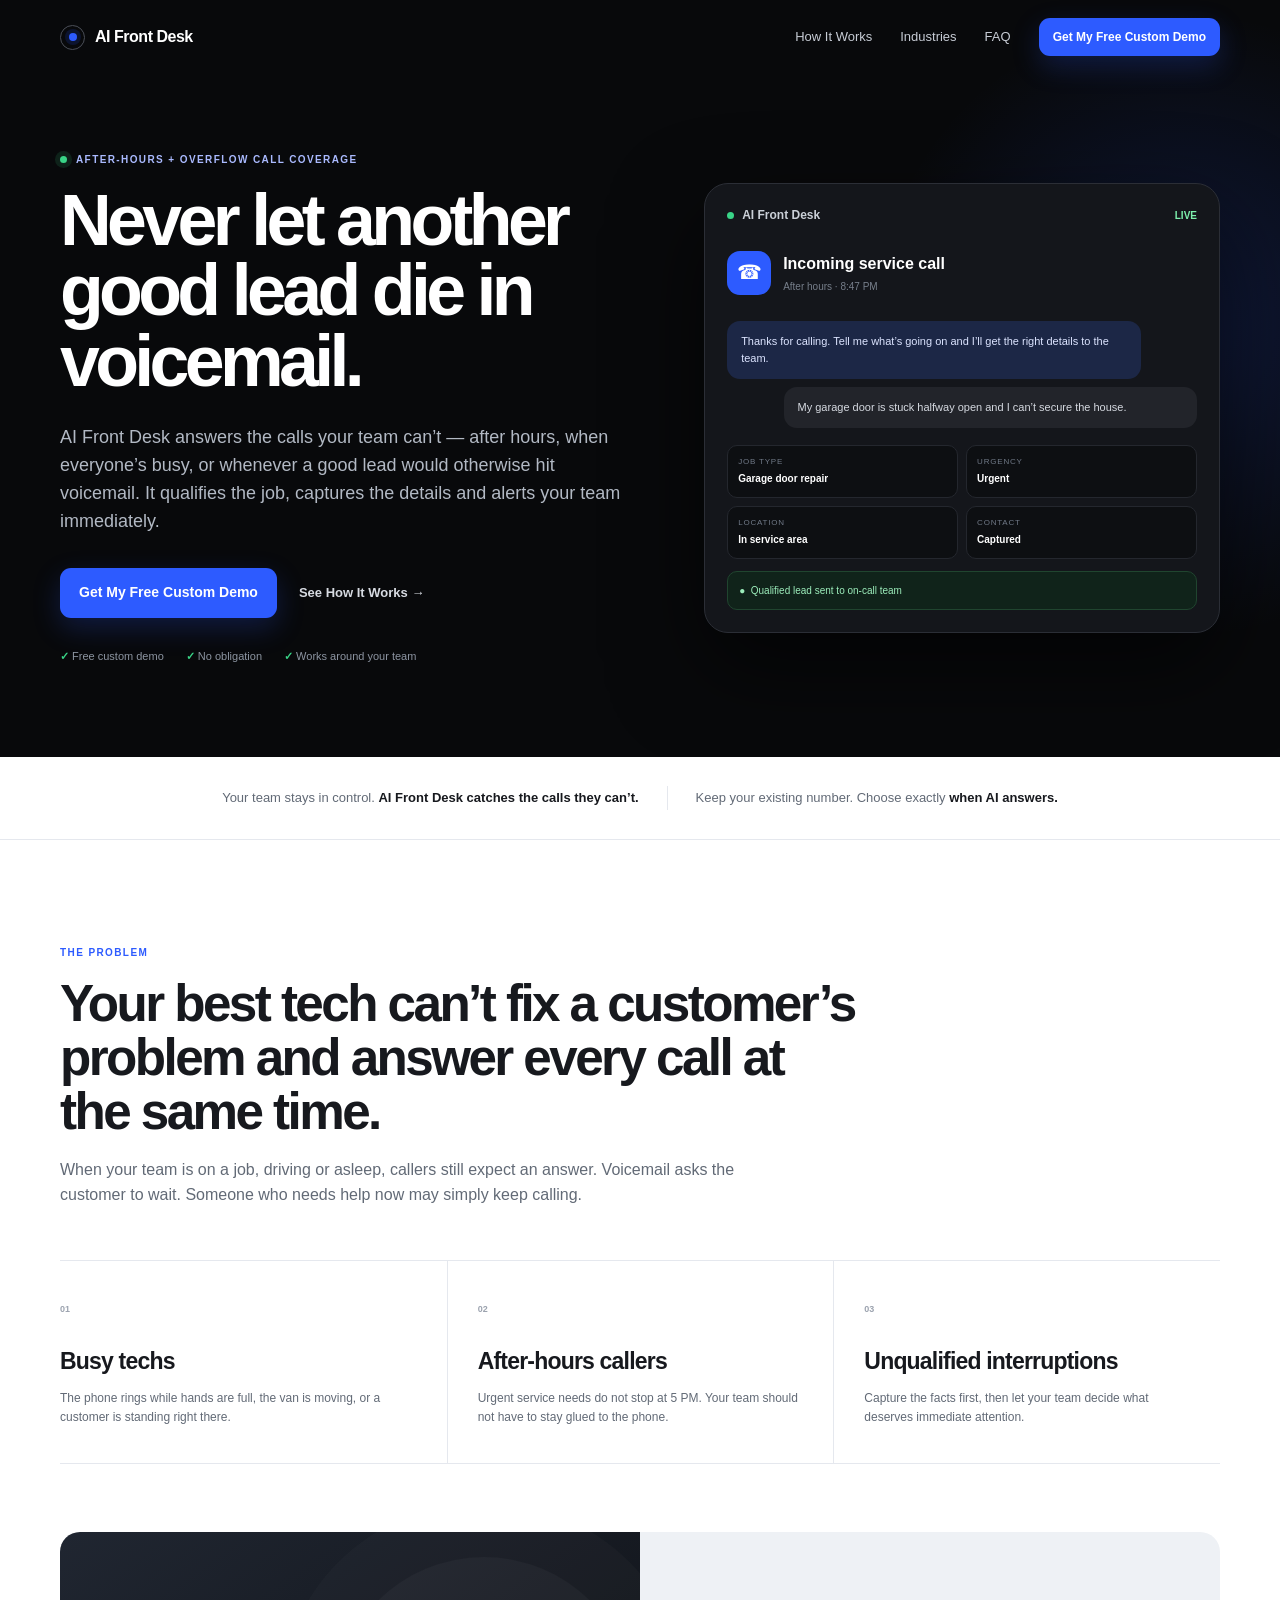
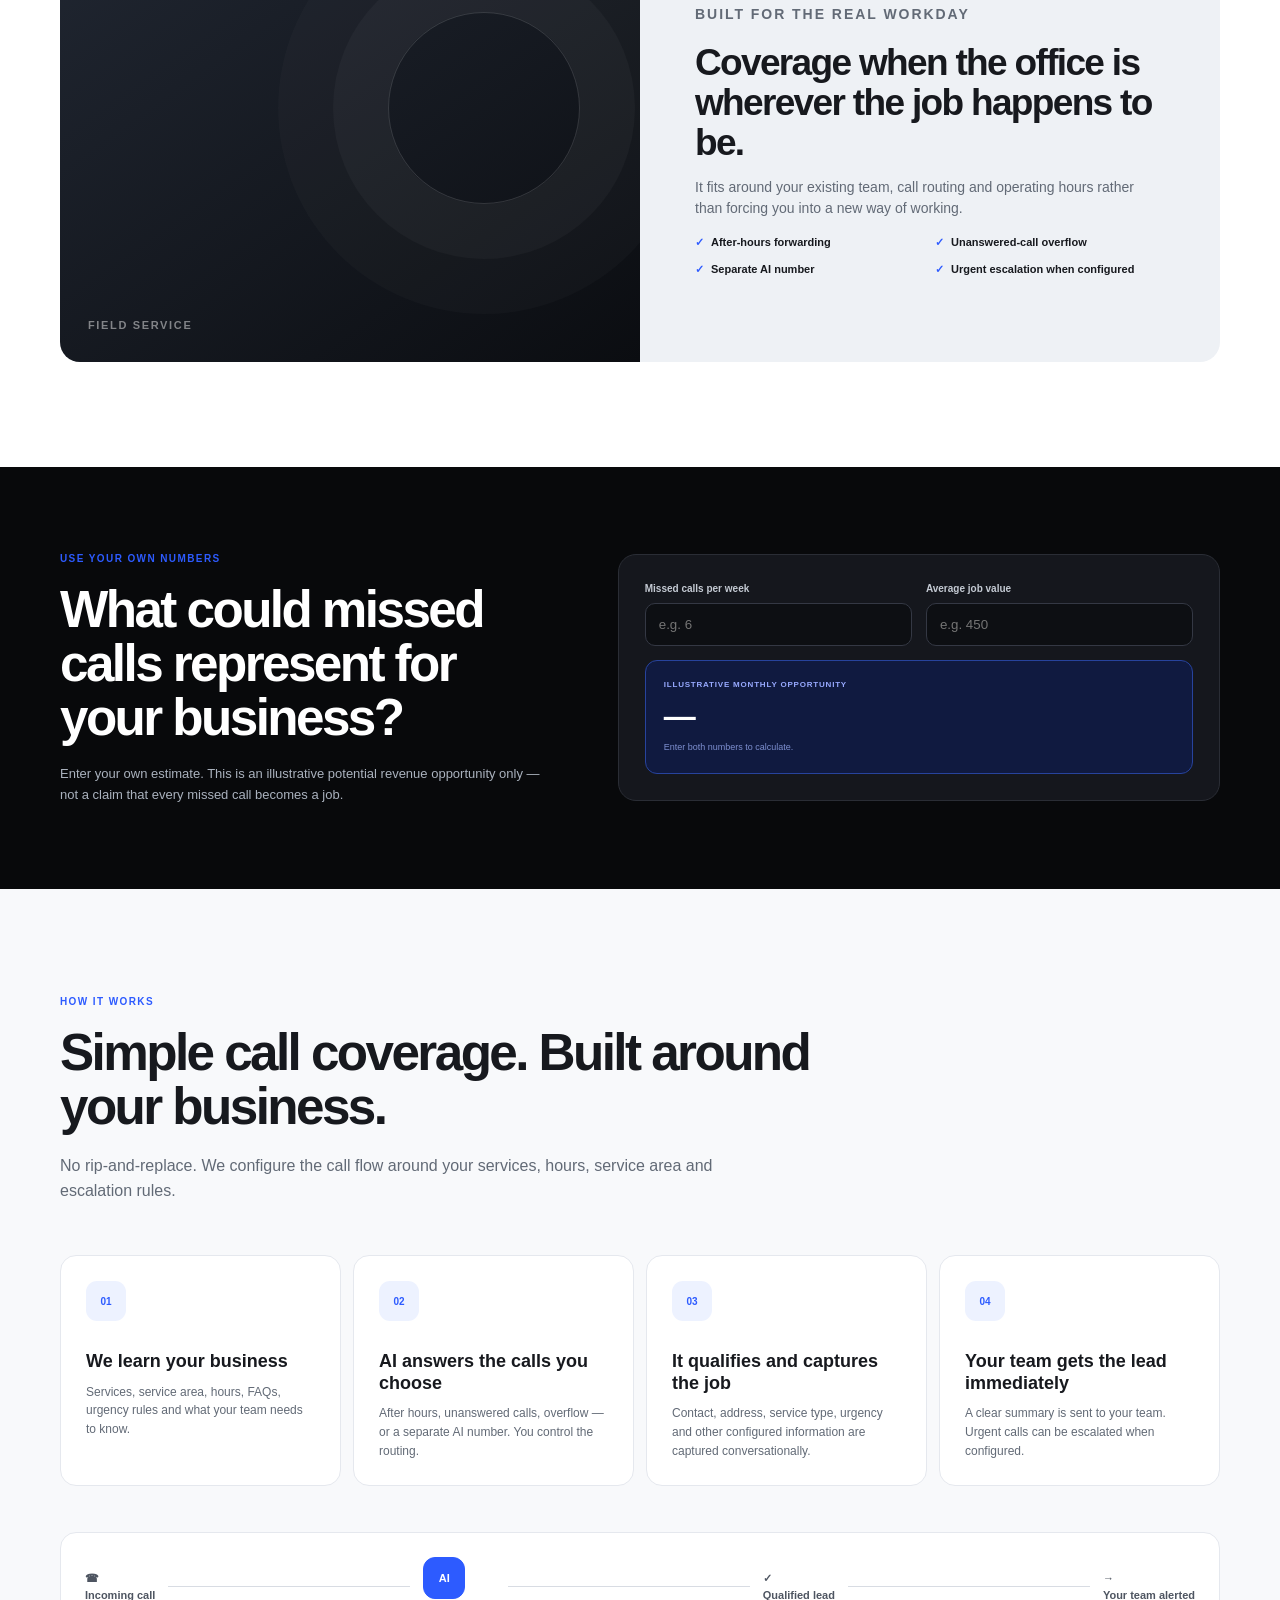
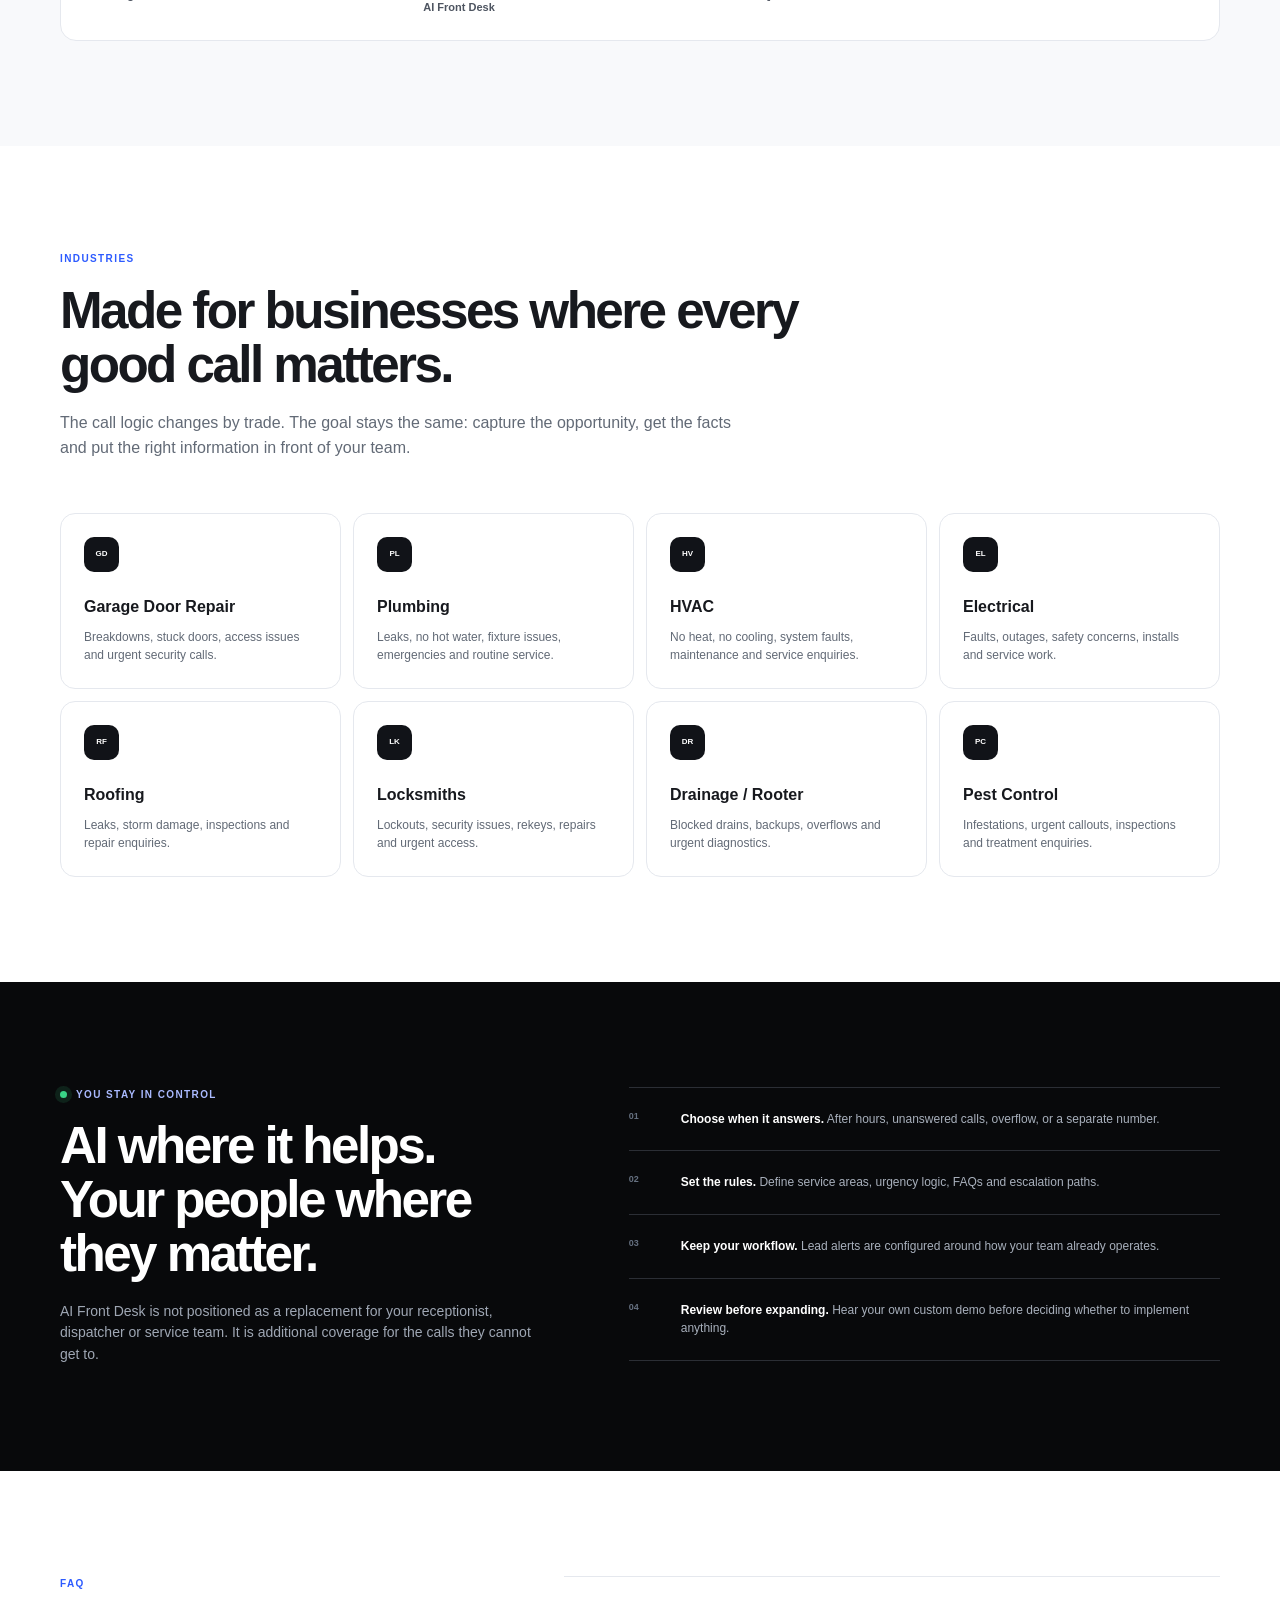
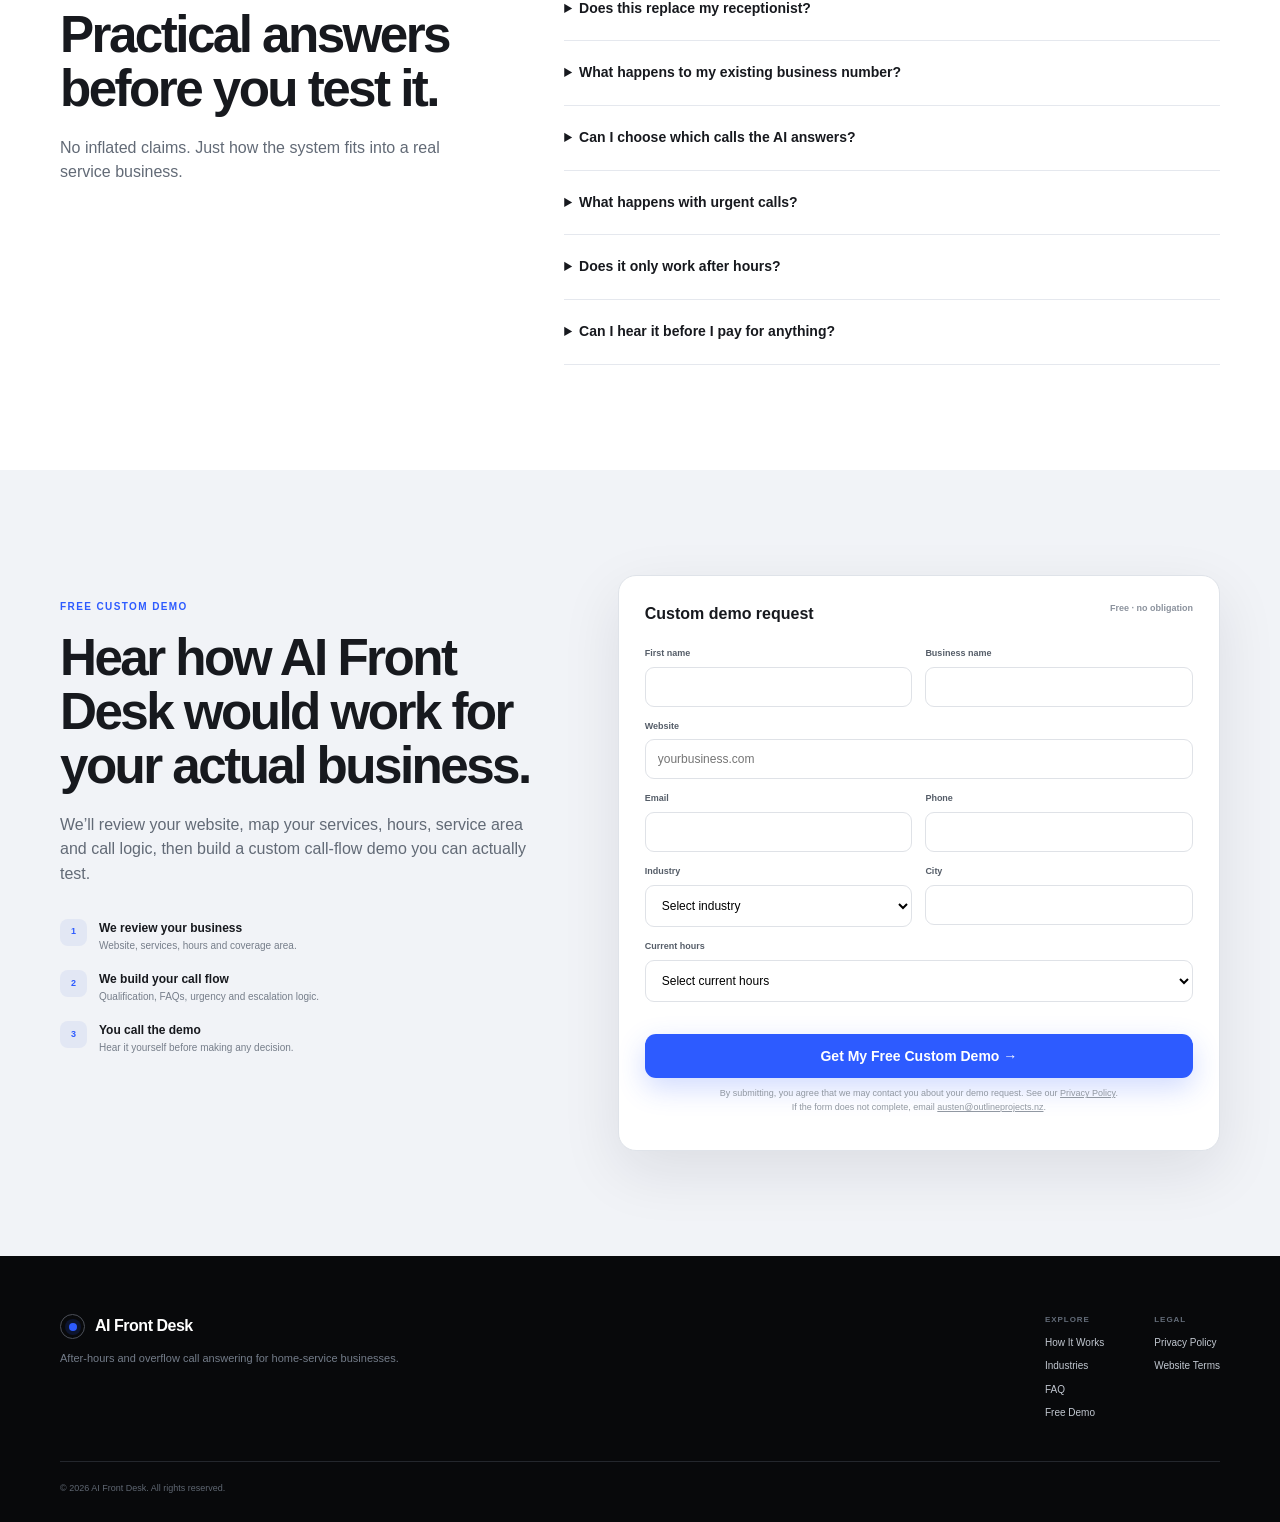
==== commit 401cc63d: "Harden AI Front Desk form redirect and fallback" ====
--- a/ai-front-desk/index.html
+++ b/ai-front-desk/index.html
@@ -1,6 +1,6 @@
 <!doctype html>
 <html lang="en"><head><meta charset="utf-8"><meta name="viewport" content="width=device-width,initial-scale=1"><title>AI Front Desk | After-Hours & Overflow Call Answering</title><meta name="description" content="AI Front Desk answers the calls your team can't, qualifies the job, captures the lead and alerts your team. Built for home-service businesses."><meta name="robots" content="index,follow,max-image-preview:large"><meta name="theme-color" content="#08090b"><meta property="og:title" content="Never let another good lead die in voicemail."><meta property="og:description" content="After-hours and overflow AI phone answering built around your existing home-service business."><meta property="og:type" content="website"><link rel="apple-touch-icon" sizes="180x180" href="apple-touch-icon.png"><link rel="icon" href="data:image/svg+xml,%3Csvg xmlns='http://www.w3.org/2000/svg' viewBox='0 0 64 64'%3E%3Crect width='64' height='64' rx='16' fill='%2308090b'/%3E%3Ccircle cx='32' cy='32' r='8' fill='%232d5bff'/%3E%3C/svg%3E"><script type="application/ld+json">{"@context":"https://schema.org","@type":"Organization","name":"AI Front Desk","description":"AI phone answering and lead capture for home-service businesses.","makesOffer":{"@type":"Offer","name":"Free Custom Demo","price":"0","priceCurrency":"USD"}}</script><style>
 :root{--ink:#08090b;--text:#17191e;--muted:#626a76;--line:#e5e8ee;--soft:#f5f7fa;--blue:#2d5bff;--blue2:#1946e8;--green:#39d487;--r:20px}*{box-sizing:border-box}html{scroll-behavior:smooth}body{margin:0;font-family:Inter,-apple-system,BlinkMacSystemFont,"Segoe UI",Arial,sans-serif;color:var(--text);line-height:1.55;background:#fff;-webkit-font-smoothing:antialiased}a{text-decoration:none;color:inherit}.wrap{width:min(1160px,calc(100% - 40px));margin:auto}.dark{background:var(--ink);color:#fff}.nav{position:fixed;z-index:50;inset:0 0 auto;color:#fff;border-bottom:1px solid transparent}.nav.on{background:rgba(8,9,11,.9);backdrop-filter:blur(14px);border-color:#22252b}.navin{height:74px;display:flex;align-items:center;gap:28px}.brand{display:flex;align-items:center;gap:10px;font-weight:800;letter-spacing:-.03em}.logo{width:25px;height:25px;border:1px solid #4b4f58;border-radius:50%;display:grid;place-items:center}.logo:after{content:"";width:8px;height:8px;border-radius:50%;background:var(--blue);box-shadow:0 0 0 4px #2d5bff26}.links{display:flex;gap:28px;margin-left:auto;font-size:13px;color:#c7ccd5}.btn{display:inline-flex;align-items:center;justify-content:center;background:var(--blue);color:#fff;border:0;border-radius:11px;padding:14px 19px;font-weight:800;font-size:14px;box-shadow:0 10px 28px #2d5bff38;transition:.2s}.btn:hover{background:var(--blue2);transform:translateY(-1px)}.btn.sm{padding:10px 14px;font-size:12px}.hero{padding:152px 0 92px;overflow:hidden;position:relative}.hero:after{content:"";position:absolute;width:650px;height:650px;right:-230px;top:0;background:radial-gradient(circle,#2d5bff30,transparent 68%);border-radius:50%}.herogrid{display:grid;grid-template-columns:1.05fr .95fr;gap:74px;align-items:center;position:relative;z-index:2}.eyebrow{font-size:10px;font-weight:900;letter-spacing:.14em;color:var(--blue);margin:0 0 17px}.eyebrow.live{color:#aabaff}.eyebrow.live:before{content:"";display:inline-block;width:7px;height:7px;border-radius:50%;background:var(--green);margin-right:9px;box-shadow:0 0 0 5px #39d4871f}.hero h1{font-size:clamp(48px,5.6vw,78px);line-height:.99;letter-spacing:-.065em;margin:0;max-width:680px}.hero .lead{font-size:18px;color:#b2b9c4;max-width:650px;margin:27px 0 0}.actions{display:flex;gap:22px;align-items:center;margin-top:32px}.secondary{font-size:13px;font-weight:800;color:#d7dbe2}.proof{display:flex;gap:22px;flex-wrap:wrap;color:#8d95a2;font-size:11px;margin-top:30px}.proof b{color:var(--green)}.phone{position:relative;background:#14161b;border:1px solid #2b2e36;border-radius:24px;padding:22px;box-shadow:0 35px 90px #0009}.phonetop{display:flex;align-items:center;gap:8px;color:#cbd0d8;font-size:12px;font-weight:800}.dot{width:7px;height:7px;border-radius:50%;background:var(--green)}.phonetop small{margin-left:auto;color:#7df0ad}.call{display:flex;align-items:center;gap:12px;margin:26px 0}.calli{width:44px;height:44px;border-radius:13px;background:var(--blue);display:grid;place-items:center;font-size:20px}.call strong,.call span{display:block}.call span{font-size:10px;color:#777f8b;margin-top:2px}.bubble{padding:12px 14px;border-radius:13px;font-size:11px;max-width:88%;margin:8px 0}.ai{background:#1c2746;color:#dce4ff}.caller{background:#22242a;margin-left:auto;color:#d5d9e0}.qual{display:grid;grid-template-columns:1fr 1fr;gap:8px;margin-top:17px}.qual div{background:#0d0f12;border:1px solid #24272e;border-radius:10px;padding:10px}.qual span,.qual strong{display:block}.qual span{font-size:8px;color:#707987;letter-spacing:.1em}.qual strong{font-size:10px;margin-top:3px}.alert{margin-top:12px;padding:11px;border-radius:10px;background:#10231a;border:1px solid #20452f;color:#9cedbb;font-size:10px}.strip{border-bottom:1px solid var(--line)}.stripin{min-height:82px;display:flex;justify-content:center;align-items:center;gap:28px;text-align:center;font-size:13px;color:#626a76}.stripin strong{color:#17191e}.vline{width:1px;height:24px;background:var(--line)}section.std{padding:105px 0}.head{max-width:800px;margin-bottom:52px}.head h2,.calc-copy h2,.control h2,.demo-copy h2{font-size:clamp(36px,4vw,57px);line-height:1.05;letter-spacing:-.05em;margin:0}.head>p:last-child,.calc-copy>p:last-child,.control>p:last-child,.demo-copy>p:last-of-type{color:var(--muted);font-size:16px;max-width:700px;margin:20px 0 0}.pain{display:grid;grid-template-columns:repeat(3,1fr);border-block:1px solid var(--line)}.pain article{padding:34px 30px 36px 0}.pain article+article{padding-left:30px;border-left:1px solid var(--line)}.n{font-size:9px;color:#9ca3af;font-weight:900}.pain h3{font-size:23px;letter-spacing:-.035em;margin:24px 0 10px}.pain p,.step p,.industry p{font-size:12px;color:var(--muted);margin:0}.reality{margin-top:68px;background:#eef1f5;border-radius:var(--r);display:grid;grid-template-columns:1fr 1fr;overflow:hidden}.photo{min-height:430px;background:linear-gradient(145deg,#202631,#0b0d11);position:relative}.photo:before{content:"FIELD SERVICE";position:absolute;left:28px;bottom:28px;color:#ffffff77;font-size:11px;letter-spacing:.15em;font-weight:900}.photo:after{content:"";position:absolute;width:190px;height:190px;border:1px solid #ffffff25;border-radius:50%;right:60px;top:80px;box-shadow:0 0 0 55px #ffffff08,0 0 0 110px #ffffff05}.realcopy{padding:55px;align-self:center}.realcopy h3{font-size:37px;line-height:1.08;letter-spacing:-.045em;margin:0}.realcopy p{color:var(--muted);font-size:14px}.checks{display:grid;grid-template-columns:1fr 1fr;gap:10px;list-style:none;padding:0;font-size:11px;font-weight:800}.checks li:before{content:"✓";color:var(--blue);margin-right:7px}.calcsec{padding:84px 0}.calcgrid{display:grid;grid-template-columns:.9fr 1.1fr;gap:65px;align-items:center}.calc-copy>p:last-child{color:#aab2be;font-size:13px}.calculator{background:#15171d;border:1px solid #2a2d35;border-radius:18px;padding:26px;display:grid;grid-template-columns:1fr 1fr;gap:14px}.calculator label{font-size:10px;color:#c4cad3;font-weight:800}.calculator input{display:block;width:100%;margin-top:7px;background:#0d0f13;border:1px solid #343844;border-radius:10px;padding:13px;color:#fff;outline:0}.result{grid-column:1/-1;background:#101a40;border:1px solid #27439d;border-radius:12px;padding:18px}.result span,.result strong,.result small{display:block}.result span{font-size:8px;color:#98aaff;letter-spacing:.1em;font-weight:900}.result strong{font-size:32px;letter-spacing:-.04em}.result small{color:#7d8fcf;font-size:9px}.soft{background:#f8f9fb}.steps{display:grid;grid-template-columns:repeat(4,1fr);gap:12px}.step{border:1px solid var(--line);background:#fff;border-radius:16px;padding:25px}.step .num{width:40px;height:40px;border-radius:11px;background:#edf2ff;color:var(--blue);display:grid;place-items:center;font-size:10px;font-weight:900}.step h3{font-size:18px;line-height:1.2;margin:30px 0 10px}.flow{margin-top:46px;padding:24px;border:1px solid var(--line);background:#fff;border-radius:16px;display:flex;align-items:center;justify-content:space-between;gap:13px;font-size:11px;font-weight:800;color:#4e5561}.flow b{width:42px;height:42px;display:grid;place-items:center;border:1px solid #dce0e6;border-radius:12px;background:#fafbfc}.flow .ai-box b{background:var(--blue);color:#fff;border-color:var(--blue)}.arrow{height:1px;background:#d8dce3;flex:1}.industries{display:grid;grid-template-columns:repeat(4,1fr);gap:12px}.industry{border:1px solid var(--line);border-radius:15px;padding:23px;min-height:170px}.tag{width:35px;height:35px;border-radius:10px;background:#111318;color:#fff;display:grid;place-items:center;font-size:8px;font-weight:900}.industry h3{margin:23px 0 8px;font-size:16px}.controlgrid{display:grid;grid-template-columns:.9fr 1.1fr;gap:85px}.control>p:last-child{color:#9fa7b4;font-size:14px}.control-list{border-top:1px solid #2b2e35}.control-list div{display:grid;grid-template-columns:34px 1fr;gap:18px;padding:22px 0;border-bottom:1px solid #2b2e35}.control-list span{font-size:9px;color:#657080;font-weight:900}.control-list p{margin:0;color:#a8b0bc;font-size:12px}.control-list strong{color:#fff}.faqgrid{display:grid;grid-template-columns:.78fr 1.22fr;gap:85px}.faq{border-top:1px solid var(--line)}details{border-bottom:1px solid var(--line)}summary{padding:21px 32px 21px 0;cursor:pointer;font-weight:800;font-size:14px}details p{color:var(--muted);font-size:12px;margin:0;padding:0 35px 22px 0}.demosec{background:#f1f3f7}.demogrid{display:grid;grid-template-columns:.9fr 1.1fr;gap:65px}.demo-copy{padding-top:24px}.demo-points{margin-top:32px}.demo-points div{display:flex;gap:12px;margin:17px 0}.demo-points span{width:27px;height:27px;border-radius:8px;background:#e2e7f4;color:var(--blue);display:grid;place-items:center;font-size:9px;font-weight:900;flex:0 0 auto}.demo-points p{margin:0;font-size:12px}.demo-points small{display:block;color:#767e8a}.formcard{background:#fff;border:1px solid #dfe3e9;border-radius:18px;padding:26px;box-shadow:0 20px 60px #10182818}.formhead{display:flex;justify-content:space-between;margin-bottom:20px;font-weight:800}.formhead small{font-size:9px;color:#8b929d}.formgrid{display:grid;grid-template-columns:1fr 1fr;gap:13px}.formgrid label{font-size:9px;font-weight:800;color:#555d68}.formgrid input,.formgrid select{width:100%;margin-top:6px;padding:12px;border:1px solid #dfe2e7;border-radius:9px;background:#fff;font-size:12px;outline:0}.formgrid input:focus,.formgrid select:focus{border-color:#7792ff;box-shadow:0 0 0 3px #2d5bff14}.span2{grid-column:1/-1}.honey{position:absolute;left:-9999px}.full{width:100%;margin-top:18px}.privacy-note{text-align:center;color:#9198a2;font-size:9px}.privacy-note a{text-decoration:underline}.error{color:#b23a3a;font-size:10px;min-height:14px}.footer{padding:58px 0 26px}.footerin{display:flex;justify-content:space-between;gap:50px}.footer p{color:#737c89;font-size:11px}.footlinks{display:flex;gap:50px}.footlinks div{display:flex;flex-direction:column;gap:8px;font-size:10px;color:#c1c7d0}.footlinks strong{color:#636c79;font-size:8px;letter-spacing:.12em}.copy{border-top:1px solid #24272d;margin-top:40px;padding-top:20px;color:#5f6772;font-size:9px}.mobilecta,.menubtn,.mobilemenu{display:none}@media(max-width:900px){.links{display:none}.herogrid,.reality,.calcgrid,.controlgrid,.faqgrid,.demogrid{grid-template-columns:1fr}.steps,.industries{grid-template-columns:1fr 1fr}.hero{padding-top:128px}.hero-visual{max-width:600px}.realcopy{padding:42px}.faqgrid{gap:30px}}@media(max-width:650px){.wrap{width:calc(100% - 28px)}section.std{padding:72px 0}.navin>.btn{display:none}.menubtn{display:block;margin-left:auto;background:none;border:0;color:#fff;font-size:23px}.mobilemenu.open{display:grid;position:absolute;top:68px;left:0;right:0;background:#08090b;padding:10px 18px 20px}.mobilemenu a{padding:11px;border-bottom:1px solid #222;font-size:13px}.navin{height:68px}.hero{padding:112px 0 65px}.hero h1{font-size:47px}.hero .lead{font-size:15px}.actions{flex-direction:column;align-items:stretch}.secondary{text-align:center}.stripin{flex-direction:column;padding:20px;gap:8px}.vline{width:55px;height:1px}.pain{grid-template-columns:1fr}.pain article{padding:25px 0}.pain article+article{border-left:0;border-top:1px solid var(--line);padding-left:0}.realcopy{padding:34px 24px}.realcopy h3{font-size:30px}.photo{min-height:280px}.checks{grid-template-columns:1fr}.calculator,.formgrid{grid-template-columns:1fr}.result,.span2{grid-column:1}.steps,.industries{grid-template-columns:1fr}.flow{flex-direction:column;align-items:stretch}.flow>div{text-align:center}.arrow{height:18px;width:1px;margin:auto}.footerin{flex-direction:column}.mobilecta{display:flex;position:fixed;z-index:40;bottom:12px;left:12px;right:12px;background:var(--blue);color:#fff;border-radius:11px;justify-content:center;padding:14px;font-size:12px;font-weight:900;box-shadow:0 12px 30px #0005}.mobilecta.hide{transform:translateY(80px)}.copy{padding-bottom:55px}}
-</style></head><body><header class="nav" id="nav"><div class="wrap navin"><a href="#top" class="brand"><span class="logo"></span>AI Front Desk</a><nav class="links"><a href="#how">How It Works</a><a href="#industries">Industries</a><a href="#faq">FAQ</a></nav><a class="btn sm" href="#demo" data-track="header_demo">Get My Free Custom Demo</a><button class="menubtn" id="menubtn" aria-label="Menu">☰</button></div><nav class="mobilemenu" id="mobilemenu"><a href="#how">How It Works</a><a href="#industries">Industries</a><a href="#faq">FAQ</a><a href="#demo">Free Demo</a></nav></header><main id="top"><section class="hero dark"><div class="wrap herogrid"><div><p class="eyebrow live">AFTER-HOURS + OVERFLOW CALL COVERAGE</p><h1>Never let another good lead die in voicemail.</h1><p class="lead">AI Front Desk answers the calls your team can’t — after hours, when everyone’s busy, or whenever a good lead would otherwise hit voicemail. It qualifies the job, captures the details and alerts your team immediately.</p><div class="actions"><a href="#demo" class="btn" data-track="hero_demo">Get My Free Custom Demo</a><a href="#how" class="secondary">See How It Works →</a></div><div class="proof"><span><b>✓</b> Free custom demo</span><span><b>✓</b> No obligation</span><span><b>✓</b> Works around your team</span></div></div><div class="phone"><div class="phonetop"><span class="dot"></span> AI Front Desk <small>LIVE</small></div><div class="call"><div class="calli">☎</div><div><strong>Incoming service call</strong><span>After hours · 8:47 PM</span></div></div><div class="bubble ai">Thanks for calling. Tell me what’s going on and I’ll get the right details to the team.</div><div class="bubble caller">My garage door is stuck halfway open and I can’t secure the house.</div><div class="qual"><div><span>JOB TYPE</span><strong>Garage door repair</strong></div><div><span>URGENCY</span><strong>Urgent</strong></div><div><span>LOCATION</span><strong>In service area</strong></div><div><span>CONTACT</span><strong>Captured</strong></div></div><div class="alert">● &nbsp;Qualified lead sent to on-call team</div></div></div></section><section class="strip"><div class="wrap stripin"><p>Your team stays in control. <strong>AI Front Desk catches the calls they can’t.</strong></p><div class="vline"></div><p>Keep your existing number. Choose exactly <strong>when AI answers.</strong></p></div></section><section class="std"><div class="wrap"><div class="head"><p class="eyebrow">THE PROBLEM</p><h2>Your best tech can’t fix a customer’s problem and answer every call at the same time.</h2><p>When your team is on a job, driving or asleep, callers still expect an answer. Voicemail asks the customer to wait. Someone who needs help now may simply keep calling.</p></div><div class="pain"><article><span class="n">01</span><h3>Busy techs</h3><p>The phone rings while hands are full, the van is moving, or a customer is standing right there.</p></article><article><span class="n">02</span><h3>After-hours callers</h3><p>Urgent service needs do not stop at 5 PM. Your team should not have to stay glued to the phone.</p></article><article><span class="n">03</span><h3>Unqualified interruptions</h3><p>Capture the facts first, then let your team decide what deserves immediate attention.</p></article></div><div class="reality"><div class="photo"></div><div class="realcopy"><p class="eyebrow">BUILT FOR THE REAL WORKDAY</p><h3>Coverage when the office is wherever the job happens to be.</h3><p>It fits around your existing team, call routing and operating hours rather than forcing you into a new way of working.</p><ul class="checks"><li>After-hours forwarding</li><li>Unanswered-call overflow</li><li>Separate AI number</li><li>Urgent escalation when configured</li></ul></div></div></div></section><section class="calcsec dark"><div class="wrap calcgrid"><div class="calc-copy"><p class="eyebrow">USE YOUR OWN NUMBERS</p><h2>What could missed calls represent for your business?</h2><p>Enter your own estimate. This is an illustrative potential revenue opportunity only — not a claim that every missed call becomes a job.</p></div><div class="calculator"><label>Missed calls per week<input id="missed" type="number" min="0" placeholder="e.g. 6"></label><label>Average job value<input id="value" type="number" min="0" placeholder="e.g. 450"></label><div class="result"><span>ILLUSTRATIVE MONTHLY OPPORTUNITY</span><strong id="result">—</strong><small id="calcnote">Enter both numbers to calculate.</small></div></div></div></section><section class="std soft" id="how"><div class="wrap"><div class="head"><p class="eyebrow">HOW IT WORKS</p><h2>Simple call coverage. Built around your business.</h2><p>No rip-and-replace. We configure the call flow around your services, hours, service area and escalation rules.</p></div><div class="steps"><article class="step"><span class="num">01</span><h3>We learn your business</h3><p>Services, service area, hours, FAQs, urgency rules and what your team needs to know.</p></article><article class="step"><span class="num">02</span><h3>AI answers the calls you choose</h3><p>After hours, unanswered calls, overflow — or a separate AI number. You control the routing.</p></article><article class="step"><span class="num">03</span><h3>It qualifies and captures the job</h3><p>Contact, address, service type, urgency and other configured information are captured conversationally.</p></article><article class="step"><span class="num">04</span><h3>Your team gets the lead immediately</h3><p>A clear summary is sent to your team. Urgent calls can be escalated when configured.</p></article></div><div class="flow"><div>☎<br>Incoming call</div><span class="arrow"></span><div class="ai-box"><b>AI</b>AI Front Desk</div><span class="arrow"></span><div>✓<br>Qualified lead</div><span class="arrow"></span><div>→<br>Your team alerted</div></div></div></section><section class="std" id="industries"><div class="wrap"><div class="head"><p class="eyebrow">INDUSTRIES</p><h2>Made for businesses where every good call matters.</h2><p>The call logic changes by trade. The goal stays the same: capture the opportunity, get the facts and put the right information in front of your team.</p></div><div class="industries"><article class="industry"><div class="tag">GD</div><h3>Garage Door Repair</h3><p>Breakdowns, stuck doors, access issues and urgent security calls.</p></article><article class="industry"><div class="tag">PL</div><h3>Plumbing</h3><p>Leaks, no hot water, fixture issues, emergencies and routine service.</p></article><article class="industry"><div class="tag">HV</div><h3>HVAC</h3><p>No heat, no cooling, system faults, maintenance and service enquiries.</p></article><article class="industry"><div class="tag">EL</div><h3>Electrical</h3><p>Faults, outages, safety concerns, installs and service work.</p></article><article class="industry"><div class="tag">RF</div><h3>Roofing</h3><p>Leaks, storm damage, inspections and repair enquiries.</p></article><article class="industry"><div class="tag">LK</div><h3>Locksmiths</h3><p>Lockouts, security issues, rekeys, repairs and urgent access.</p></article><article class="industry"><div class="tag">DR</div><h3>Drainage / Rooter</h3><p>Blocked drains, backups, overflows and urgent diagnostics.</p></article><article class="industry"><div class="tag">PC</div><h3>Pest Control</h3><p>Infestations, urgent callouts, inspections and treatment enquiries.</p></article></div></div></section><section class="std dark"><div class="wrap controlgrid"><div class="control"><p class="eyebrow live">YOU STAY IN CONTROL</p><h2>AI where it helps. Your people where they matter.</h2><p>AI Front Desk is not positioned as a replacement for your receptionist, dispatcher or service team. It is additional coverage for the calls they cannot get to.</p></div><div class="control-list"><div><span>01</span><p><strong>Choose when it answers.</strong> After hours, unanswered calls, overflow, or a separate number.</p></div><div><span>02</span><p><strong>Set the rules.</strong> Define service areas, urgency logic, FAQs and escalation paths.</p></div><div><span>03</span><p><strong>Keep your workflow.</strong> Lead alerts are configured around how your team already operates.</p></div><div><span>04</span><p><strong>Review before expanding.</strong> Hear your own custom demo before deciding whether to implement anything.</p></div></div></div></section><section class="std" id="faq"><div class="wrap faqgrid"><div class="head"><p class="eyebrow">FAQ</p><h2>Practical answers before you test it.</h2><p>No inflated claims. Just how the system fits into a real service business.</p></div><div class="faq"><details><summary>Does this replace my receptionist?</summary><p>No. It adds coverage around your existing team. Your people stay in control.</p></details><details><summary>What happens to my existing business number?</summary><p>You can keep it. Calls can forward after hours, on unanswered calls, during overflow, or you can use a separate AI number.</p></details><details><summary>Can I choose which calls the AI answers?</summary><p>Yes. Handling is configured around your rules and chosen coverage windows.</p></details><details><summary>What happens with urgent calls?</summary><p>The flow can identify configured urgency signals and escalate or transfer urgent jobs to an on-call person when set up.</p></details><details><summary>Does it only work after hours?</summary><p>No. It can also handle overflow or unanswered calls during the day.</p></details><details><summary>Can I hear it before I pay for anything?</summary><p>Yes. The custom demo is free and carries no obligation. We build it around your actual business so you can call it yourself.</p></details></div></div></section><section class="std demosec" id="demo"><div class="wrap demogrid"><div class="demo-copy"><p class="eyebrow">FREE CUSTOM DEMO</p><h2>Hear how AI Front Desk would work for your actual business.</h2><p>We’ll review your website, map your services, hours, service area and call logic, then build a custom call-flow demo you can actually test.</p><div class="demo-points"><div><span>1</span><p><strong>We review your business</strong><small>Website, services, hours and coverage area.</small></p></div><div><span>2</span><p><strong>We build your call flow</strong><small>Qualification, FAQs, urgency and escalation logic.</small></p></div><div><span>3</span><p><strong>You call the demo</strong><small>Hear it yourself before making any decision.</small></p></div></div></div><div class="formcard"><div class="formhead"><span>Custom demo request</span><small>Free · no obligation</small></div><form id="demoform" action="https://formsubmit.co/austen@outlineprojects.nz" method="POST" novalidate><input type="hidden" name="_subject" value="New AI Front Desk Custom Demo Request"><input type="hidden" name="_template" value="table"><input type="hidden" name="_autoresponse" value="Thanks for requesting an AI Front Desk custom demo. We’ve received your details and will review your business to build a call-flow demo around how you actually operate. There’s no obligation. We’ll follow up with the next step once your demo is ready."><input type="hidden" name="_next" id="next"><input type="hidden" name="_url" id="source"><input class="honey" type="text" name="_honey" tabindex="-1"><div class="formgrid"><label>First name<input required name="First name" autocomplete="given-name"></label><label>Business name<input required name="Business name" autocomplete="organization"></label><label class="span2">Website<input required type="text" inputmode="url" autocomplete="url" name="Website" placeholder="yourbusiness.com"></label><label>Email<input required type="email" name="email" autocomplete="email"></label><label>Phone<input required type="tel" name="Phone" autocomplete="tel"></label><label>Industry<select required name="Industry"><option value="" disabled selected>Select industry</option><option>Garage Door Repair</option><option>Plumbing</option><option>HVAC</option><option>Electrical</option><option>Roofing</option><option>Locksmith</option><option>Drainage / Rooter</option><option>Pest Control</option><option>Other Home Service</option></select></label><label>City<input required name="City" autocomplete="address-level2"></label><label class="span2">Current hours<select required name="Current hours"><option value="" disabled selected>Select current hours</option><option>Monday–Friday business hours</option><option>Monday–Saturday</option><option>7 days a week</option><option>24/7</option><option>Variable / on-call hours</option><option>Seasonal hours</option><option>Other / varies</option></select></label></div><div class="error" id="err"></div><button class="btn full" type="submit" data-track="form_submit">Get My Free Custom Demo →</button><p class="privacy-note">By submitting, you agree that we may contact you about your demo request. See our <a href="privacy.html">Privacy Policy</a>.</p></form></div></div></section></main><footer class="footer dark"><div class="wrap footerin"><div><a class="brand" href="#top"><span class="logo"></span>AI Front Desk</a><p>After-hours and overflow call answering for home-service businesses.</p></div><div class="footlinks"><div><strong>EXPLORE</strong><a href="#how">How It Works</a><a href="#industries">Industries</a><a href="#faq">FAQ</a><a href="#demo">Free Demo</a></div><div><strong>LEGAL</strong><a href="privacy.html">Privacy Policy</a><a href="terms.html">Website Terms</a></div></div></div><div class="wrap copy">© <span id="year"></span> AI Front Desk. All rights reserved.</div></footer><a class="mobilecta" id="mobilecta" href="#demo">Get My Free Custom Demo</a><script>
+</style></head><body><header class="nav" id="nav"><div class="wrap navin"><a href="#top" class="brand"><span class="logo"></span>AI Front Desk</a><nav class="links"><a href="#how">How It Works</a><a href="#industries">Industries</a><a href="#faq">FAQ</a></nav><a class="btn sm" href="#demo" data-track="header_demo">Get My Free Custom Demo</a><button class="menubtn" id="menubtn" aria-label="Menu">☰</button></div><nav class="mobilemenu" id="mobilemenu"><a href="#how">How It Works</a><a href="#industries">Industries</a><a href="#faq">FAQ</a><a href="#demo">Free Demo</a></nav></header><main id="top"><section class="hero dark"><div class="wrap herogrid"><div><p class="eyebrow live">AFTER-HOURS + OVERFLOW CALL COVERAGE</p><h1>Never let another good lead die in voicemail.</h1><p class="lead">AI Front Desk answers the calls your team can’t — after hours, when everyone’s busy, or whenever a good lead would otherwise hit voicemail. It qualifies the job, captures the details and alerts your team immediately.</p><div class="actions"><a href="#demo" class="btn" data-track="hero_demo">Get My Free Custom Demo</a><a href="#how" class="secondary">See How It Works →</a></div><div class="proof"><span><b>✓</b> Free custom demo</span><span><b>✓</b> No obligation</span><span><b>✓</b> Works around your team</span></div></div><div class="phone"><div class="phonetop"><span class="dot"></span> AI Front Desk <small>LIVE</small></div><div class="call"><div class="calli">☎</div><div><strong>Incoming service call</strong><span>After hours · 8:47 PM</span></div></div><div class="bubble ai">Thanks for calling. Tell me what’s going on and I’ll get the right details to the team.</div><div class="bubble caller">My garage door is stuck halfway open and I can’t secure the house.</div><div class="qual"><div><span>JOB TYPE</span><strong>Garage door repair</strong></div><div><span>URGENCY</span><strong>Urgent</strong></div><div><span>LOCATION</span><strong>In service area</strong></div><div><span>CONTACT</span><strong>Captured</strong></div></div><div class="alert">● &nbsp;Qualified lead sent to on-call team</div></div></div></section><section class="strip"><div class="wrap stripin"><p>Your team stays in control. <strong>AI Front Desk catches the calls they can’t.</strong></p><div class="vline"></div><p>Keep your existing number. Choose exactly <strong>when AI answers.</strong></p></div></section><section class="std"><div class="wrap"><div class="head"><p class="eyebrow">THE PROBLEM</p><h2>Your best tech can’t fix a customer’s problem and answer every call at the same time.</h2><p>When your team is on a job, driving or asleep, callers still expect an answer. Voicemail asks the customer to wait. Someone who needs help now may simply keep calling.</p></div><div class="pain"><article><span class="n">01</span><h3>Busy techs</h3><p>The phone rings while hands are full, the van is moving, or a customer is standing right there.</p></article><article><span class="n">02</span><h3>After-hours callers</h3><p>Urgent service needs do not stop at 5 PM. Your team should not have to stay glued to the phone.</p></article><article><span class="n">03</span><h3>Unqualified interruptions</h3><p>Capture the facts first, then let your team decide what deserves immediate attention.</p></article></div><div class="reality"><div class="photo"></div><div class="realcopy"><p class="eyebrow">BUILT FOR THE REAL WORKDAY</p><h3>Coverage when the office is wherever the job happens to be.</h3><p>It fits around your existing team, call routing and operating hours rather than forcing you into a new way of working.</p><ul class="checks"><li>After-hours forwarding</li><li>Unanswered-call overflow</li><li>Separate AI number</li><li>Urgent escalation when configured</li></ul></div></div></div></section><section class="calcsec dark"><div class="wrap calcgrid"><div class="calc-copy"><p class="eyebrow">USE YOUR OWN NUMBERS</p><h2>What could missed calls represent for your business?</h2><p>Enter your own estimate. This is an illustrative potential revenue opportunity only — not a claim that every missed call becomes a job.</p></div><div class="calculator"><label>Missed calls per week<input id="missed" type="number" min="0" placeholder="e.g. 6"></label><label>Average job value<input id="value" type="number" min="0" placeholder="e.g. 450"></label><div class="result"><span>ILLUSTRATIVE MONTHLY OPPORTUNITY</span><strong id="result">—</strong><small id="calcnote">Enter both numbers to calculate.</small></div></div></div></section><section class="std soft" id="how"><div class="wrap"><div class="head"><p class="eyebrow">HOW IT WORKS</p><h2>Simple call coverage. Built around your business.</h2><p>No rip-and-replace. We configure the call flow around your services, hours, service area and escalation rules.</p></div><div class="steps"><article class="step"><span class="num">01</span><h3>We learn your business</h3><p>Services, service area, hours, FAQs, urgency rules and what your team needs to know.</p></article><article class="step"><span class="num">02</span><h3>AI answers the calls you choose</h3><p>After hours, unanswered calls, overflow — or a separate AI number. You control the routing.</p></article><article class="step"><span class="num">03</span><h3>It qualifies and captures the job</h3><p>Contact, address, service type, urgency and other configured information are captured conversationally.</p></article><article class="step"><span class="num">04</span><h3>Your team gets the lead immediately</h3><p>A clear summary is sent to your team. Urgent calls can be escalated when configured.</p></article></div><div class="flow"><div>☎<br>Incoming call</div><span class="arrow"></span><div class="ai-box"><b>AI</b>AI Front Desk</div><span class="arrow"></span><div>✓<br>Qualified lead</div><span class="arrow"></span><div>→<br>Your team alerted</div></div></div></section><section class="std" id="industries"><div class="wrap"><div class="head"><p class="eyebrow">INDUSTRIES</p><h2>Made for businesses where every good call matters.</h2><p>The call logic changes by trade. The goal stays the same: capture the opportunity, get the facts and put the right information in front of your team.</p></div><div class="industries"><article class="industry"><div class="tag">GD</div><h3>Garage Door Repair</h3><p>Breakdowns, stuck doors, access issues and urgent security calls.</p></article><article class="industry"><div class="tag">PL</div><h3>Plumbing</h3><p>Leaks, no hot water, fixture issues, emergencies and routine service.</p></article><article class="industry"><div class="tag">HV</div><h3>HVAC</h3><p>No heat, no cooling, system faults, maintenance and service enquiries.</p></article><article class="industry"><div class="tag">EL</div><h3>Electrical</h3><p>Faults, outages, safety concerns, installs and service work.</p></article><article class="industry"><div class="tag">RF</div><h3>Roofing</h3><p>Leaks, storm damage, inspections and repair enquiries.</p></article><article class="industry"><div class="tag">LK</div><h3>Locksmiths</h3><p>Lockouts, security issues, rekeys, repairs and urgent access.</p></article><article class="industry"><div class="tag">DR</div><h3>Drainage / Rooter</h3><p>Blocked drains, backups, overflows and urgent diagnostics.</p></article><article class="industry"><div class="tag">PC</div><h3>Pest Control</h3><p>Infestations, urgent callouts, inspections and treatment enquiries.</p></article></div></div></section><section class="std dark"><div class="wrap controlgrid"><div class="control"><p class="eyebrow live">YOU STAY IN CONTROL</p><h2>AI where it helps. Your people where they matter.</h2><p>AI Front Desk is not positioned as a replacement for your receptionist, dispatcher or service team. It is additional coverage for the calls they cannot get to.</p></div><div class="control-list"><div><span>01</span><p><strong>Choose when it answers.</strong> After hours, unanswered calls, overflow, or a separate number.</p></div><div><span>02</span><p><strong>Set the rules.</strong> Define service areas, urgency logic, FAQs and escalation paths.</p></div><div><span>03</span><p><strong>Keep your workflow.</strong> Lead alerts are configured around how your team already operates.</p></div><div><span>04</span><p><strong>Review before expanding.</strong> Hear your own custom demo before deciding whether to implement anything.</p></div></div></div></section><section class="std" id="faq"><div class="wrap faqgrid"><div class="head"><p class="eyebrow">FAQ</p><h2>Practical answers before you test it.</h2><p>No inflated claims. Just how the system fits into a real service business.</p></div><div class="faq"><details><summary>Does this replace my receptionist?</summary><p>No. It adds coverage around your existing team. Your people stay in control.</p></details><details><summary>What happens to my existing business number?</summary><p>You can keep it. Calls can forward after hours, on unanswered calls, during overflow, or you can use a separate AI number.</p></details><details><summary>Can I choose which calls the AI answers?</summary><p>Yes. Handling is configured around your rules and chosen coverage windows.</p></details><details><summary>What happens with urgent calls?</summary><p>The flow can identify configured urgency signals and escalate or transfer urgent jobs to an on-call person when set up.</p></details><details><summary>Does it only work after hours?</summary><p>No. It can also handle overflow or unanswered calls during the day.</p></details><details><summary>Can I hear it before I pay for anything?</summary><p>Yes. The custom demo is free and carries no obligation. We build it around your actual business so you can call it yourself.</p></details></div></div></section><section class="std demosec" id="demo"><div class="wrap demogrid"><div class="demo-copy"><p class="eyebrow">FREE CUSTOM DEMO</p><h2>Hear how AI Front Desk would work for your actual business.</h2><p>We’ll review your website, map your services, hours, service area and call logic, then build a custom call-flow demo you can actually test.</p><div class="demo-points"><div><span>1</span><p><strong>We review your business</strong><small>Website, services, hours and coverage area.</small></p></div><div><span>2</span><p><strong>We build your call flow</strong><small>Qualification, FAQs, urgency and escalation logic.</small></p></div><div><span>3</span><p><strong>You call the demo</strong><small>Hear it yourself before making any decision.</small></p></div></div></div><div class="formcard"><div class="formhead"><span>Custom demo request</span><small>Free · no obligation</small></div><form id="demoform" action="https://formsubmit.co/austen@outlineprojects.nz" method="POST" novalidate><input type="hidden" name="_subject" value="New AI Front Desk Custom Demo Request"><input type="hidden" name="_template" value="table"><input type="hidden" name="_autoresponse" value="Thanks for requesting an AI Front Desk custom demo. We’ve received your details and will review your business to build a call-flow demo around how you actually operate. There’s no obligation. We’ll follow up with the next step once your demo is ready."><input type="hidden" name="_next" id="next" value="https://outline-systems.github.io/baywide-dingos-os/ai-front-desk/thanks.html"><input type="hidden" name="_url" id="source" value="https://outline-systems.github.io/baywide-dingos-os/ai-front-desk/"><input class="honey" type="text" name="_honey" tabindex="-1"><div class="formgrid"><label>First name<input required name="First name" autocomplete="given-name"></label><label>Business name<input required name="Business name" autocomplete="organization"></label><label class="span2">Website<input required type="text" inputmode="url" autocomplete="url" name="Website" placeholder="yourbusiness.com"></label><label>Email<input required type="email" name="email" autocomplete="email"></label><label>Phone<input required type="tel" name="Phone" autocomplete="tel"></label><label>Industry<select required name="Industry"><option value="" disabled selected>Select industry</option><option>Garage Door Repair</option><option>Plumbing</option><option>HVAC</option><option>Electrical</option><option>Roofing</option><option>Locksmith</option><option>Drainage / Rooter</option><option>Pest Control</option><option>Other Home Service</option></select></label><label>City<input required name="City" autocomplete="address-level2"></label><label class="span2">Current hours<select required name="Current hours"><option value="" disabled selected>Select current hours</option><option>Monday–Friday business hours</option><option>Monday–Saturday</option><option>7 days a week</option><option>24/7</option><option>Variable / on-call hours</option><option>Seasonal hours</option><option>Other / varies</option></select></label></div><div class="error" id="err"></div><button class="btn full" type="submit" data-track="form_submit">Get My Free Custom Demo →</button><p class="privacy-note">By submitting, you agree that we may contact you about your demo request. See our <a href="privacy.html">Privacy Policy</a>.<br>If the form does not complete, email <a href="mailto:austen@outlineprojects.nz?subject=AI%20Front%20Desk%20Demo%20Request">austen@outlineprojects.nz</a>.</p></form></div></div></section></main><footer class="footer dark"><div class="wrap footerin"><div><a class="brand" href="#top"><span class="logo"></span>AI Front Desk</a><p>After-hours and overflow call answering for home-service businesses.</p></div><div class="footlinks"><div><strong>EXPLORE</strong><a href="#how">How It Works</a><a href="#industries">Industries</a><a href="#faq">FAQ</a><a href="#demo">Free Demo</a></div><div><strong>LEGAL</strong><a href="privacy.html">Privacy Policy</a><a href="terms.html">Website Terms</a></div></div></div><div class="wrap copy">© <span id="year"></span> AI Front Desk. All rights reserved.</div></footer><a class="mobilecta" id="mobilecta" href="#demo">Get My Free Custom Demo</a><script>
 const nav=document.getElementById('nav');addEventListener('scroll',()=>nav.classList.toggle('on',scrollY>20),{passive:true});document.getElementById('menubtn').onclick=()=>document.getElementById('mobilemenu').classList.toggle('open');document.querySelectorAll('#mobilemenu a').forEach(a=>a.onclick=()=>document.getElementById('mobilemenu').classList.remove('open'));window.dataLayer=window.dataLayer||[];const track=(e,p={})=>window.dataLayer.push({event:e,...p});document.querySelectorAll('[data-track]').forEach(x=>x.addEventListener('click',()=>track('cta_click',{cta:x.dataset.track})));const missed=document.getElementById('missed'),value=document.getElementById('value'),res=document.getElementById('result'),note=document.getElementById('calcnote');function calc(){let a=+missed.value,b=+value.value;if(!a||!b){res.textContent='—';note.textContent='Enter both numbers to calculate.';return}let n=a*b*4.33;res.textContent=new Intl.NumberFormat('en-US',{style:'currency',currency:'USD',maximumFractionDigits:0}).format(n);note.textContent=`${a} missed calls/week × $${b.toLocaleString()} × 4.33 weeks.`;track('calculator_used')}missed.oninput=calc;value.oninput=calc;let started=false;const form=document.getElementById('demoform');form.addEventListener('focusin',()=>{if(!started){started=true;track('form_start')}});form.onsubmit=e=>{let bad=[...form.querySelectorAll('[required]')].filter(x=>!x.checkValidity());if(bad.length){e.preventDefault();document.getElementById('err').textContent='Please complete all required fields correctly.';bad[0].focus();track('form_validation_error');return}document.getElementById('next').value=new URL('thanks.html',location.href).href;document.getElementById('source').value=location.href;sessionStorage.setItem('afd_demo_submitted','1');track('form_submit_attempt')};document.getElementById('year').textContent=new Date().getFullYear();const demo=document.getElementById('demo'),mcta=document.getElementById('mobilecta');new IntersectionObserver(([x])=>mcta.classList.toggle('hide',x.isIntersecting),{threshold:.15}).observe(demo);
 </script></body></html>
